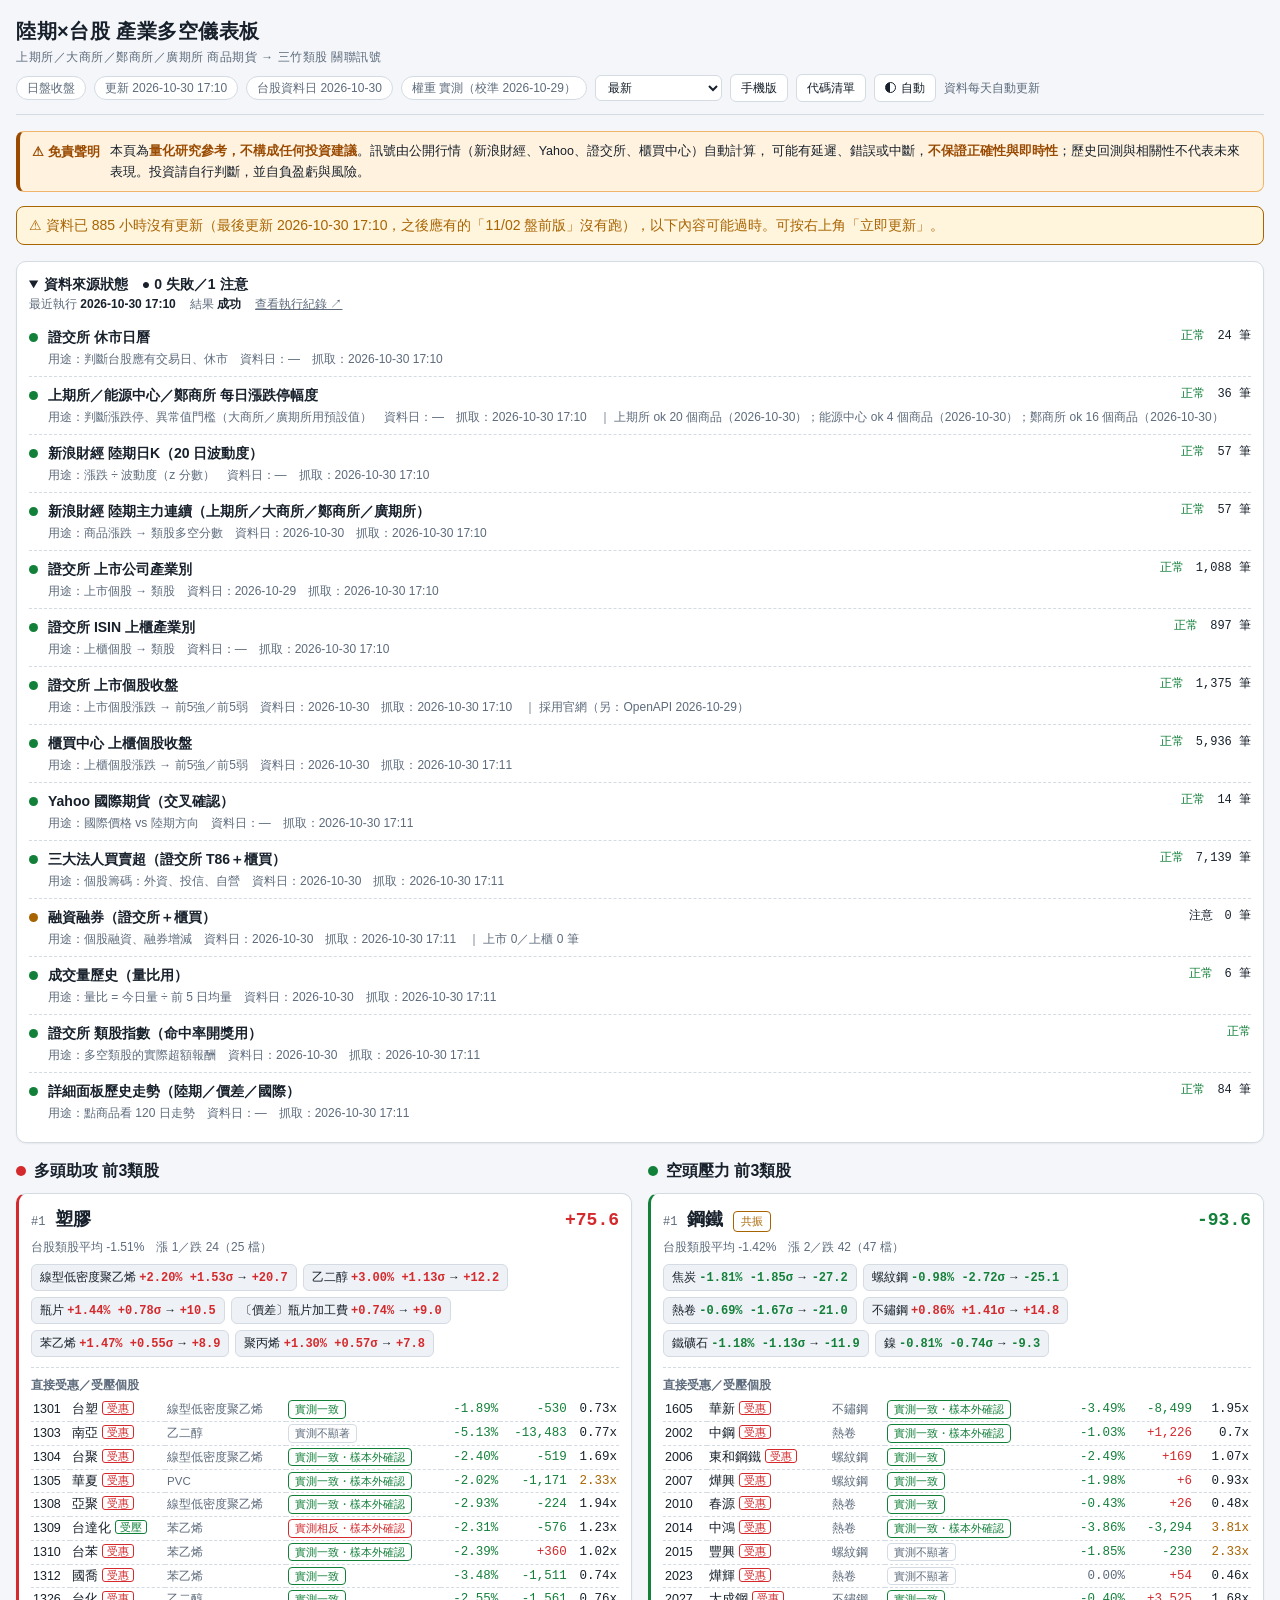
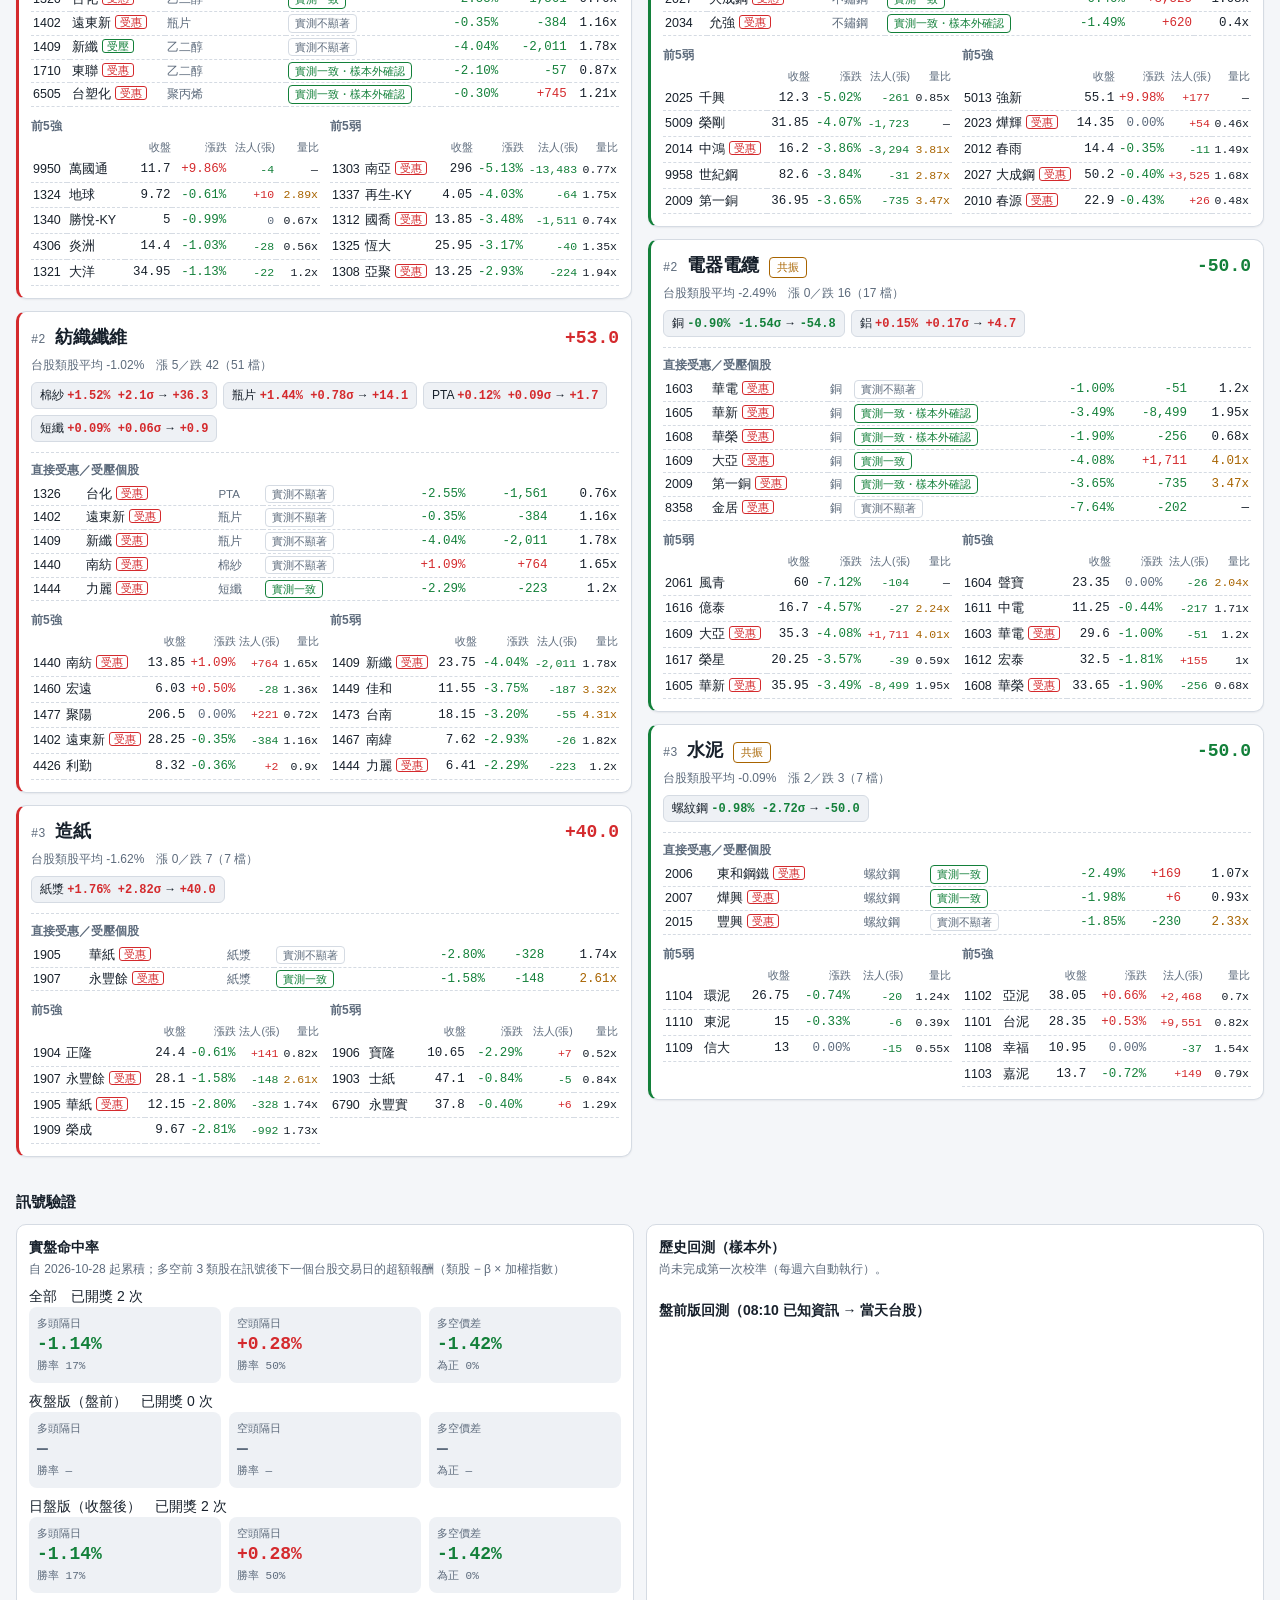
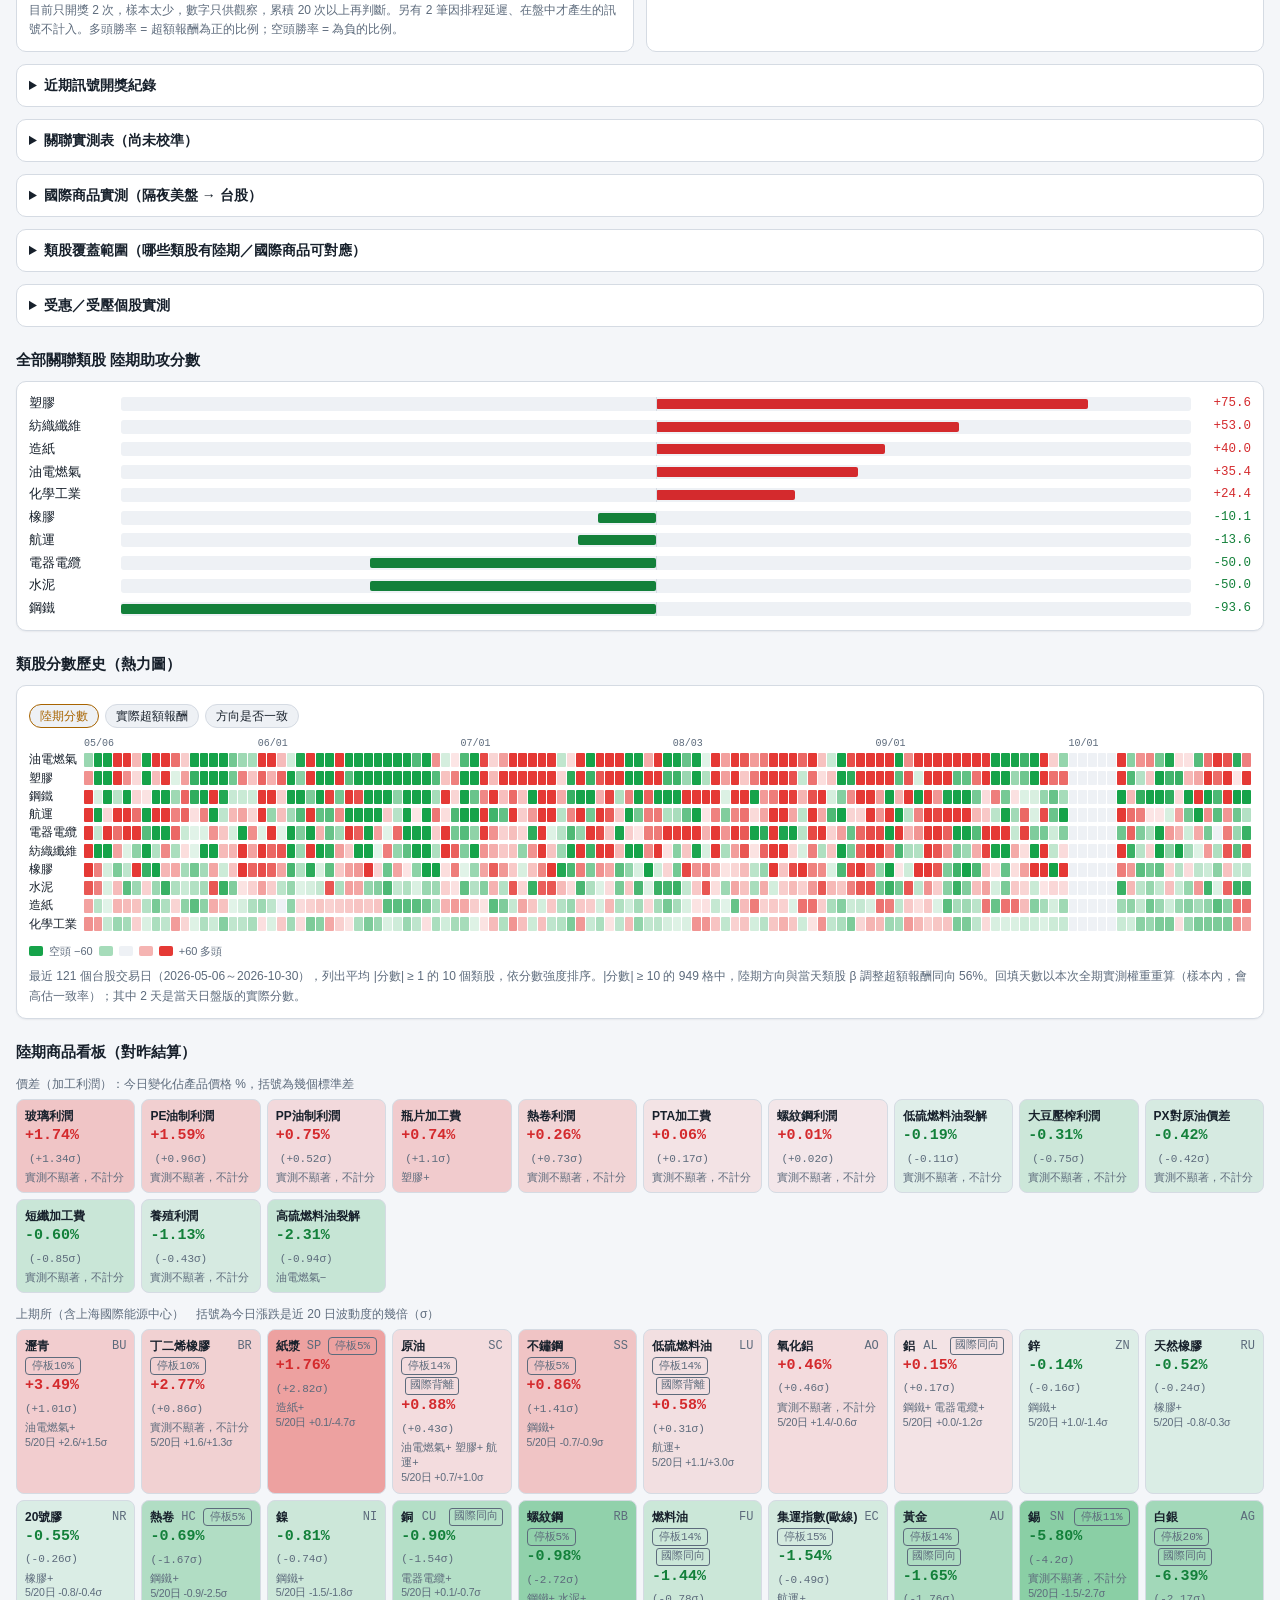
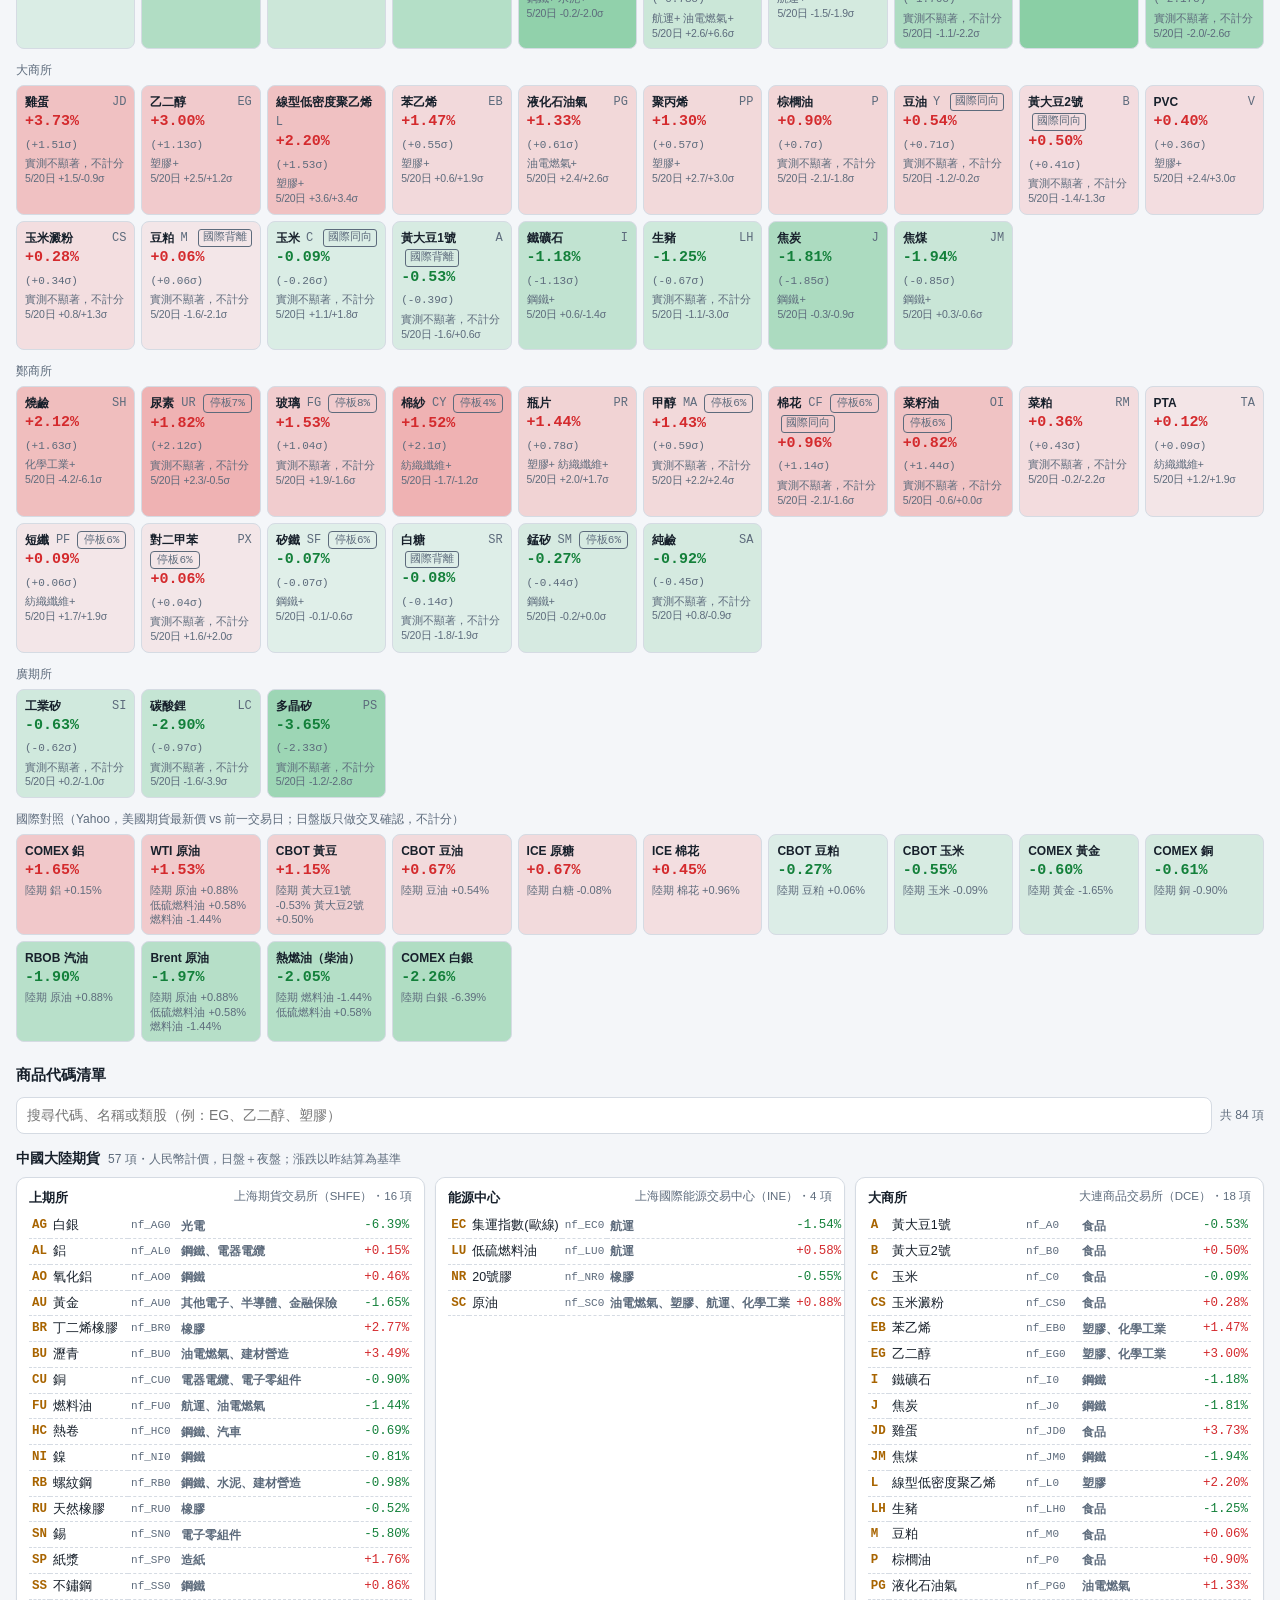
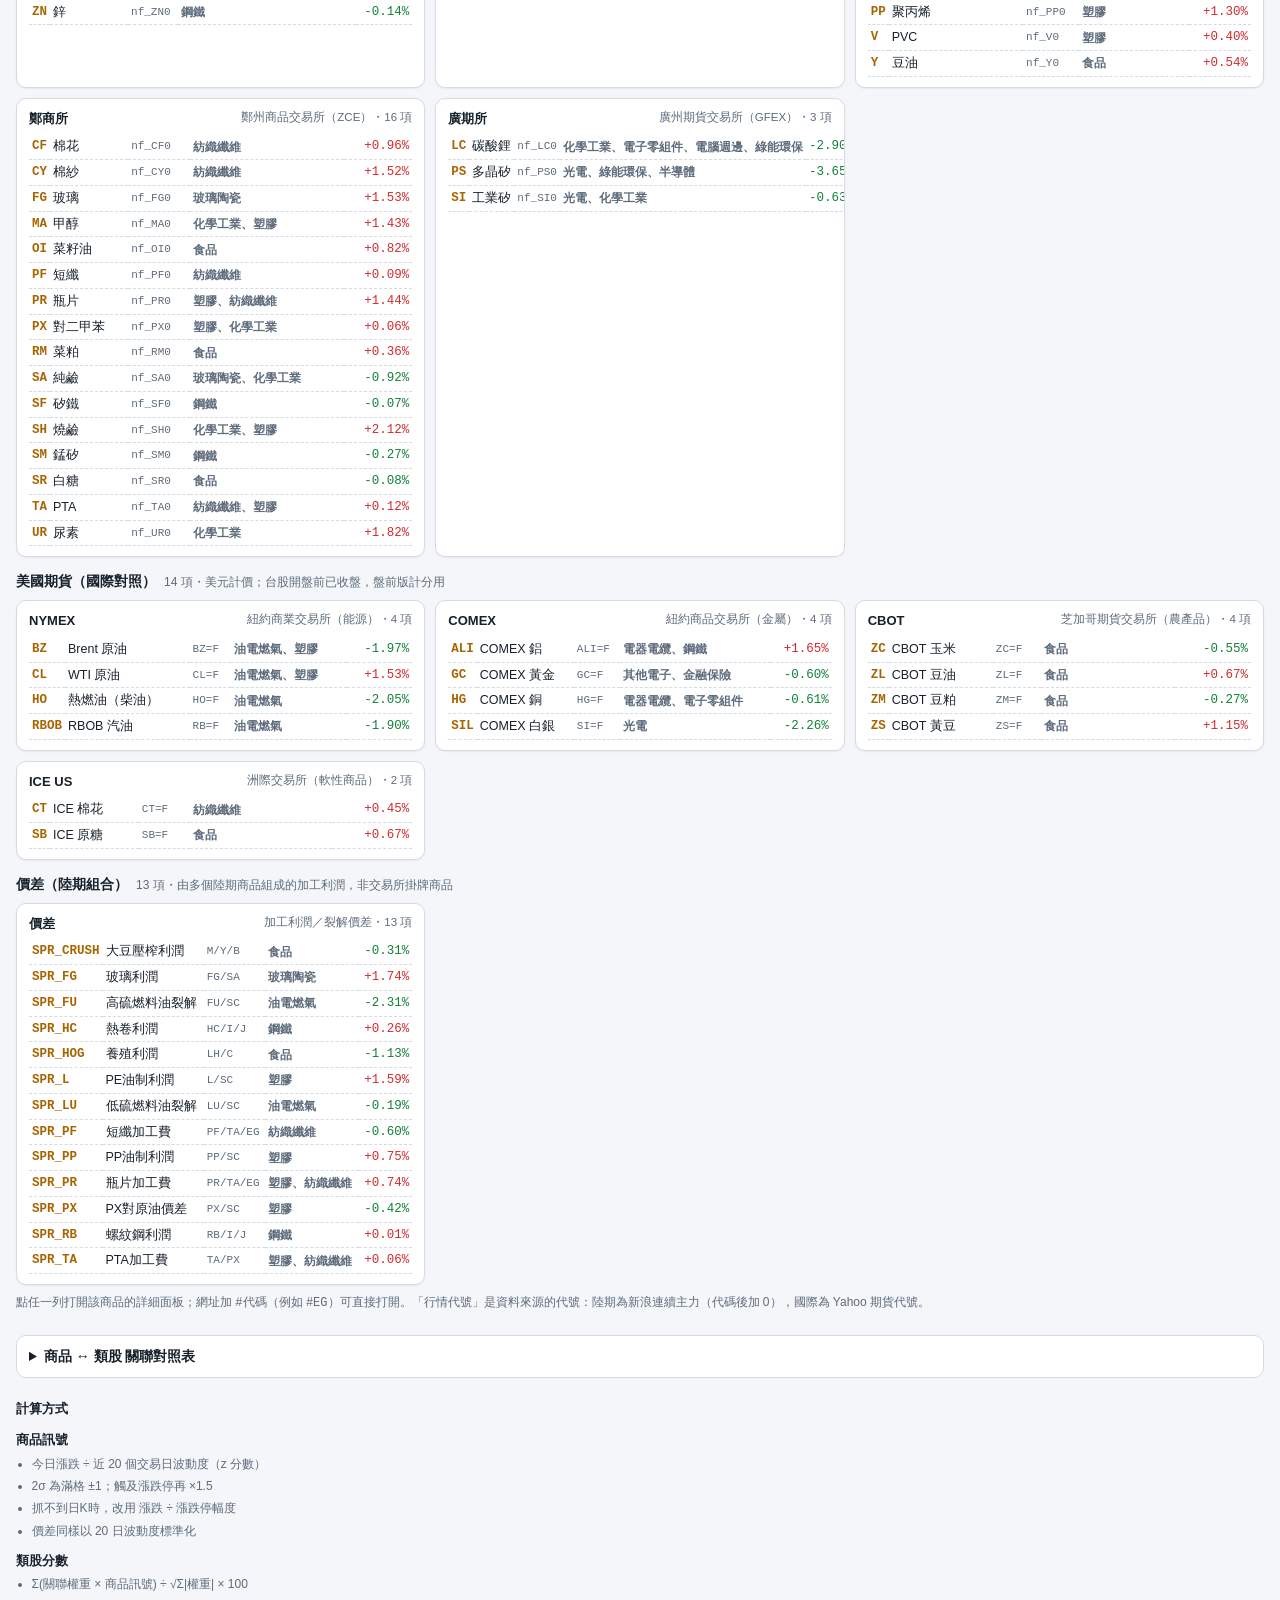
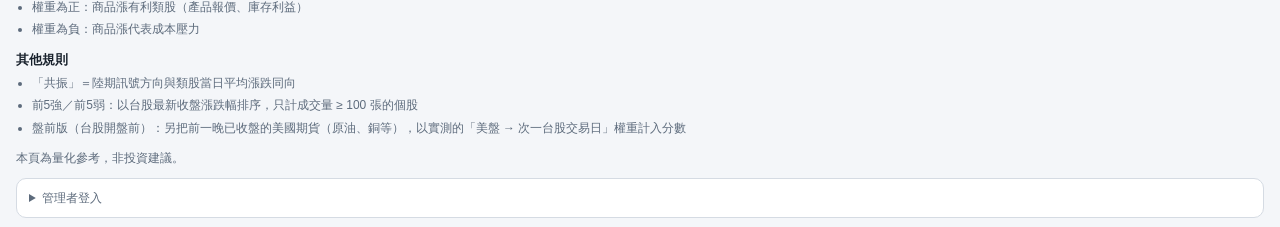
==== docs/index.html @ 8bf1ef6f "頁尾「計算方式」改為條列式（商品訊號／類股分數／其他規則），電腦版與手機版一致 Co-Authored-By: Claude Opus 5.5 <noreply@anthropic.com> Clau" ====
<!doctype html>
<html lang="zh-Hant">
<head>
<meta charset="utf-8">
<meta name="viewport" content="width=device-width,initial-scale=1">
<meta http-equiv="Content-Security-Policy" content="default-src 'self'; script-src 'self'; style-src 'self' 'unsafe-inline'; img-src 'self' data:; connect-src 'self' https://cn-tw-dashboard-trigger.maxwei6699.workers.dev; font-src 'self'; object-src 'none'; base-uri 'none'; form-action 'none'">
<meta name="referrer" content="strict-origin-when-cross-origin">
<title>陸期×台股 產業多空儀表板</title>
<script src="redirect.js"></script>
<script src="theme.js"></script>
<style>
:root{
  color-scheme:dark;
  --bg:#0b0f14;--panel:#121821;--panel2:#18202b;--line:#243041;--fg:#e6edf3;--muted:#8b98a8;
  --up:#ff4d4f;--dn:#22c55e;--up-rgb:255,77,79;--dn-rgb:34,197,94;
  --up-bg:rgba(var(--up-rgb),.14);--dn-bg:rgba(var(--dn-rgb),.14);
  --accent:#f5b544;--on-accent:#1a1200;--lag:#60a5fa;--demo-bg:#3a2a05;--tip-bg:#1f2937;
  --cell-off:#3b4656;--overlay:rgba(0,0,0,.6);--shadow:none;
  --warn:#ffb86b;--warn-bg:rgba(255,140,0,.10);--warn-line:rgba(255,160,60,.45);
  --mono:ui-monospace,SFMono-Regular,Menlo,Consolas,monospace;
}
/* 亮色：跟隨系統（未手動選擇時），或手動選「亮」 */
@media (prefers-color-scheme: light){
  :root:not([data-theme="dark"]){
    color-scheme:light;
    --bg:#f4f6f9;--panel:#ffffff;--panel2:#eef1f5;--line:#d5dbe3;--fg:#17202b;--muted:#5d6b7c;
    --up:#d42a2d;--dn:#13803a;--up-rgb:229,57,53;--dn-rgb:22,163,74;
    --accent:#a86400;--on-accent:#ffffff;--lag:#1d64d8;--demo-bg:#fff4dc;--tip-bg:#ffffff;
    --cell-off:#c3cad4;--overlay:rgba(15,23,42,.35);--shadow:0 1px 2px rgba(15,23,42,.06);
    --warn:#9a4a00;--warn-bg:#fff3e0;--warn-line:#f2b46b;
  }
}
:root[data-theme="light"]{
  color-scheme:light;
  --bg:#f4f6f9;--panel:#ffffff;--panel2:#eef1f5;--line:#d5dbe3;--fg:#17202b;--muted:#5d6b7c;
  --up:#d42a2d;--dn:#13803a;--up-rgb:229,57,53;--dn-rgb:22,163,74;
  --accent:#a86400;--on-accent:#ffffff;--lag:#1d64d8;--demo-bg:#fff4dc;--tip-bg:#ffffff;
  --cell-off:#c3cad4;--overlay:rgba(15,23,42,.35);--shadow:0 1px 2px rgba(15,23,42,.06);
  --warn:#9a4a00;--warn-bg:#fff3e0;--warn-line:#f2b46b;
}
*{box-sizing:border-box}
body{margin:0;background:var(--bg);color:var(--fg);font:14px/1.5 -apple-system,"PingFang TC","Noto Sans TC","Microsoft JhengHei",sans-serif}
.wrap{max-width:1280px;margin:0 auto;padding:16px}
header{display:flex;flex-wrap:wrap;gap:8px 16px;align-items:flex-end;justify-content:space-between;border-bottom:1px solid var(--line);padding-bottom:12px;margin-bottom:16px}
h1{font-size:20px;margin:0;letter-spacing:.5px}
h1 small{display:block;color:var(--muted);font-size:12px;font-weight:400;margin-top:2px}
.meta{display:flex;flex-wrap:wrap;gap:8px;align-items:center;color:var(--muted);font-size:12px}
.pill{border:1px solid var(--line);border-radius:999px;padding:2px 10px;background:var(--panel)}
select{background:var(--panel);color:var(--fg);border:1px solid var(--line);border-radius:6px;padding:4px 8px;font:inherit}
.demo{background:var(--demo-bg);border:1px solid var(--accent);color:var(--accent);padding:8px 12px;border-radius:8px;margin-bottom:16px;display:none}
.grid2{display:grid;grid-template-columns:1fr 1fr;gap:16px}
@media(max-width:860px){.grid2{grid-template-columns:1fr}}
.col-h{display:flex;align-items:center;gap:8px;font-size:16px;font-weight:700;margin:0 0 10px}
.col-h .dot{width:10px;height:10px;border-radius:50%}
.bull .dot{background:var(--up)} .bear .dot{background:var(--dn)}
.card{box-shadow:var(--shadow);background:var(--panel);border:1px solid var(--line);border-radius:10px;padding:12px;margin-bottom:12px}
.bull .card{border-left:3px solid var(--up)} .bear .card{border-left:3px solid var(--dn)}
.card-h{display:flex;align-items:baseline;gap:10px;flex-wrap:wrap}
.rank{font-family:var(--mono);color:var(--muted);font-size:12px}
.sec{font-size:18px;font-weight:700}
.score{font-family:var(--mono);font-size:18px;font-weight:700;margin-left:auto}
.badge{font-size:11px;padding:1px 7px;border-radius:4px;border:1px solid currentColor}
.res{color:var(--accent)}
.sub{color:var(--muted);font-size:12px;margin:4px 0 8px}
.chips{display:flex;flex-wrap:wrap;gap:6px;margin-bottom:10px}
.chip{font-size:12px;padding:3px 8px;border-radius:6px;background:var(--panel2);border:1px solid var(--line);cursor:default}
.chip b{font-family:var(--mono)}
.chip.lim{border-color:var(--accent)}
.up{color:var(--up)} .dn{color:var(--dn)} .flat{color:var(--muted)}
.lists{display:grid;grid-template-columns:1fr 1fr;gap:10px}
@media(max-width:420px){.lists{grid-template-columns:1fr}}
.lists h4{margin:0 0 4px;font-size:12px;color:var(--muted);font-weight:600}
table{width:100%;border-collapse:collapse;font-size:12.5px}
td{padding:3px 2px;border-bottom:1px dashed var(--line);white-space:nowrap}
td.n{text-align:right;font-family:var(--mono)}
td.nm{overflow:hidden;text-overflow:ellipsis;max-width:90px}
.empty{color:var(--muted);font-size:13px;padding:8px 0}
section{margin-top:22px}
section>h2{font-size:15px;margin:0 0 10px;color:var(--fg)}
.board{display:grid;grid-template-columns:repeat(auto-fill,minmax(112px,1fr));gap:6px}
.tile{border-radius:8px;padding:7px 8px;border:1px solid var(--line);background:var(--panel)}
.tile{min-width:0}
.tile .t1{font-size:12px;display:flex;flex-wrap:wrap;justify-content:space-between;gap:2px 4px}
.tile .t1 span{color:var(--muted);font-family:var(--mono)}
.tile .t2{font-family:var(--mono);font-size:15px;font-weight:700}
.tile .t3{font-size:11px;color:var(--muted);line-height:1.35;overflow-wrap:anywhere}
.ex-h{font-size:12px;color:var(--muted);margin:12px 0 6px}
.bars{display:grid;grid-template-columns:84px 1fr 52px;gap:4px 8px;align-items:center;font-size:12.5px}
.bar-track{position:relative;height:14px;background:var(--panel2);border-radius:3px}
.bar-track::after{content:"";position:absolute;left:50%;top:0;bottom:0;width:1px;background:var(--line)}
.bars .n{text-align:right;font-family:var(--mono)}
.bar{position:absolute;top:2px;bottom:2px;border-radius:2px}
details{background:var(--panel);border:1px solid var(--line);border-radius:10px;padding:10px 12px}
summary{cursor:pointer;font-weight:600}
.map td{white-space:normal;vertical-align:top;padding:5px 4px}
.map th{text-align:left;font-size:12px;color:var(--muted);font-weight:600;padding:4px;border-bottom:1px solid var(--line)}
.foot{color:var(--muted);font-size:12px;margin-top:20px;line-height:1.7}
.calc h3{font-size:13px;margin:0 0 4px;color:var(--fg)}.calc h4{font-size:12.5px;margin:10px 0 2px;color:var(--fg);font-weight:600}.calc ul{margin:0;padding-left:1.3em}.calc li{margin:2px 0}.calc li::marker{color:var(--muted)}.calc-end{margin:10px 0 0}
.btn{background:var(--accent);color:var(--on-accent);border:0;border-radius:6px;padding:5px 12px;font:inherit;font-weight:700;cursor:pointer}
.theme-btn{background:var(--panel);color:var(--fg);border:1px solid var(--line);border-radius:6px;padding:4px 10px;font:inherit;font-size:12px;cursor:pointer;white-space:nowrap}
.theme-btn:hover{border-color:var(--muted)}
.theme-btn .ico{display:inline-block;width:11px;height:11px;border-radius:50%;border:1.5px solid currentColor;margin-right:5px;vertical-align:-1px}
.theme-btn .ico.auto{background:linear-gradient(90deg,currentColor 50%,transparent 50%)}
.theme-btn .ico.dark{background:currentColor}
.btn:disabled{opacity:.55;cursor:wait}
.upd{font-size:12px;color:var(--muted)}
.src-list{list-style:none;margin:0;padding:0}
.src-list li{display:grid;grid-template-columns:auto 1fr auto;gap:2px 10px;padding:8px 0;border-bottom:1px dashed var(--line);align-items:start}
.src-list li:last-child{border-bottom:0}
.sdot{width:9px;height:9px;border-radius:50%;margin-top:6px}
.s-ok{background:var(--dn)} .s-warn{background:var(--accent)} .s-fail{background:var(--up)}
.src-name{font-weight:600}
.src-sub{grid-column:2/4;color:var(--muted);font-size:12px}
.src-sub a{color:var(--muted)}
.src-stat{font-family:var(--mono);font-size:12px;text-align:right;white-space:nowrap}
.src-head{display:flex;flex-wrap:wrap;gap:6px 14px;align-items:center;font-size:12px;color:var(--muted);margin-bottom:6px}
.src-head b{color:var(--fg)}
.vgrid{display:grid;grid-template-columns:repeat(auto-fit,minmax(280px,1fr));gap:12px}
.vcard{background:var(--panel);border:1px solid var(--line);border-radius:10px;padding:12px}
.vcard h3{margin:0 0 2px;font-size:14px}
.vcard .hint{color:var(--muted);font-size:12px;margin:0 0 8px}
.kpis{display:grid;grid-template-columns:repeat(3,1fr);gap:8px}
.kpi{background:var(--panel2);border-radius:8px;padding:8px}
.kpi .k{font-size:11px;color:var(--muted)}
.kpi .v{font-family:var(--mono);font-size:18px;font-weight:700}
.kpi .s{font-size:11px;color:var(--muted);font-family:var(--mono)}
.vt th{text-align:left;font-size:11.5px;color:var(--muted);font-weight:600;padding:4px 3px;border-bottom:1px solid var(--line);white-space:nowrap}
.vt td{padding:4px 3px;white-space:normal;vertical-align:top}
.vt td.n{white-space:nowrap}
.tag{display:inline-block;font-size:11px;padding:0 6px;border-radius:4px;border:1px solid var(--line);white-space:nowrap}
.tag.ok{color:var(--dn);border-color:currentColor} .tag.lag{color:var(--lag);border-color:currentColor}
.tag.rev{color:var(--up);border-color:currentColor} .tag.no{color:var(--muted)} .tag.new{color:var(--accent);border-color:currentColor}
.tag.few{color:var(--muted);border-style:dashed}
.note{color:var(--muted);font-size:12px;line-height:1.6;margin:8px 0 0}
.filters{display:flex;flex-wrap:wrap;gap:6px;margin:6px 0 8px}
.filters button{background:var(--panel2);color:var(--fg);border:1px solid var(--line);border-radius:999px;padding:2px 10px;font:inherit;font-size:12px;cursor:pointer}
.filters button.on{border-color:var(--accent);color:var(--accent)}
.ben{margin:0 0 10px;border-top:1px dashed var(--line);padding-top:8px;overflow-x:auto}
.grid2>div{min-width:0}
@media(max-width:480px){.ben .via{display:none}}
.ben h4{margin:0 0 4px;font-size:12px;color:var(--muted);font-weight:600}
.ben table td{padding:2px 2px}
.ben .via{color:var(--muted);font-size:11.5px}
.mk{font-size:10.5px;padding:0 4px;border-radius:3px;margin-left:4px;border:1px solid currentColor;vertical-align:1px}
.mk.p{color:var(--up)} .mk.c{color:var(--dn)}
.tile .t2 small{font-size:11px;color:var(--muted);font-weight:400;margin-left:2px}
.tile.spr .t2 small{font-size:11px;color:var(--muted);font-weight:400;margin-left:4px}
.lists table td.ch{font-size:11.5px}
.lists{overflow-x:auto}
.xb{font-size:10.5px;margin-left:4px;padding:0 4px;border-radius:3px;border:1px solid currentColor}
.xb.ag{color:var(--muted)} .xb.dv{color:var(--accent)}
.tile.intl .t3{white-space:normal}
.tile .t4{font-size:10.5px;color:var(--muted);letter-spacing:-.2px;white-space:nowrap;overflow:hidden;text-overflow:ellipsis}
.heat-wrap{overflow-x:auto;padding-bottom:4px}
.heat{display:grid;gap:1px;font-size:11.5px;align-items:center}
.heat .hn{position:sticky;left:0;background:var(--panel);padding-right:6px;white-space:nowrap;z-index:1}
.heat .hc{height:14px;min-width:6px;border-radius:1px;background:var(--panel2)}
.heat .hd{font-size:10px;color:var(--muted);font-family:var(--mono);white-space:nowrap;overflow:visible;height:14px}
.legend{display:flex;align-items:center;gap:6px;font-size:11px;color:var(--muted);margin-top:6px;flex-wrap:wrap}
.legend .sw{width:14px;height:10px;border-radius:2px;display:inline-block}
.cov td.lst{min-width:12em}
.cov td:first-child,.cov td:last-child{white-space:nowrap}
.tile,.chip.click{cursor:pointer}
.tile:hover{border-color:var(--muted)}
.modal{position:fixed;inset:0;background:var(--overlay);display:none;align-items:flex-start;justify-content:center;z-index:8;padding:4vh 12px;overflow-y:auto}
.modal.on{display:flex}
.sheet{background:var(--panel);border:1px solid var(--line);border-radius:12px;width:100%;max-width:760px;padding:14px 16px 18px;position:relative}
@media(max-width:480px){.modal{padding:0}.sheet{border-radius:0;min-height:100vh;padding:12px}}
.sheet h3{margin:16px 0 6px;font-size:13px;color:var(--muted);font-weight:600}
.sheet .x{position:absolute;right:10px;top:8px;background:none;border:0;color:var(--muted);font-size:22px;cursor:pointer;line-height:1}
.dh{display:flex;flex-wrap:wrap;align-items:baseline;gap:6px 12px;padding-right:28px}
.dh .nm{font-size:18px;font-weight:700}
.dh .big{font-family:var(--mono);font-size:20px;font-weight:700}
.dstats{display:grid;grid-template-columns:repeat(auto-fit,minmax(110px,1fr));gap:6px;margin-top:10px}
.dstats .kpi .v{font-size:15px}
.chart{width:100%;height:auto;display:block;touch-action:pan-y}
.sheet .vt td:first-child,.sheet .vt td .mk,.sheet .vt td .tag{white-space:nowrap}
.chart text{fill:var(--muted);font-size:10px;font-family:var(--mono)}
.chart-tip{font-family:var(--mono);font-size:12px;color:var(--muted);min-height:18px;margin-top:2px}
.codes-bar{display:flex;flex-wrap:wrap;gap:8px;align-items:center;margin-bottom:10px}
.codes-bar input{flex:1 1 220px;min-width:0;background:var(--panel);color:var(--fg);border:1px solid var(--line);border-radius:8px;padding:7px 10px;font:inherit}
.codes-bar .cnt{color:var(--muted);font-size:12px}
.mkt-h{font-size:14px;font-weight:700;margin:14px 0 8px;display:flex;flex-wrap:wrap;gap:2px 8px;align-items:baseline}
.mkt-h small{color:var(--muted);font-weight:400;font-size:12px}
.ex-grid{display:grid;grid-template-columns:repeat(auto-fill,minmax(330px,1fr));gap:10px}
@media(max-width:400px){.ex-grid{grid-template-columns:1fr}}
.ex-card{background:var(--panel);border:1px solid var(--line);border-radius:10px;padding:10px 12px;min-width:0;box-shadow:var(--shadow)}
.ex-card h4{margin:0 0 6px;font-size:13px;display:flex;justify-content:space-between;gap:8px}
.ex-card h4 span{color:var(--muted);font-weight:400;font-size:11.5px}
.ex-card table td{padding:3px 3px;white-space:nowrap}
.ex-card tr.row{cursor:pointer}
.ex-card tr.row:hover td{background:var(--panel2)}
.ex-card td.cd{font-family:var(--mono);font-weight:700;width:1%}
.ex-card td.cd a{color:var(--accent);text-decoration:none}
.ex-card td.sec{color:var(--muted);font-size:11.5px;line-height:1.4;min-width:90px}
.ex-card td.sym{color:var(--muted);font-family:var(--mono);font-size:11px}
.ex-card{overflow-x:auto}
@media(max-width:480px){.ex-card td.sym{display:none}.ex-card td.sec{max-width:110px}}
.disclaimer{display:flex;gap:10px;align-items:flex-start;background:var(--warn-bg);border:1px solid var(--warn-line);border-left:4px solid var(--warn);color:var(--warn);border-radius:8px;padding:9px 12px;margin:0 0 14px;font-size:12.5px;line-height:1.65}
.disclaimer b{font-size:13px;white-space:nowrap}
@media(max-width:480px){.disclaimer{flex-direction:column;gap:2px}}
.disclaimer span{color:var(--fg)}
.disclaimer em{font-style:normal;color:var(--warn);font-weight:700}
.hidden{display:none !important}
.auto-note{font-size:12px;color:var(--muted);white-space:nowrap}
.admin{margin-top:10px;font-size:12px;color:var(--muted)}
.admin summary{font-weight:400;font-size:12px;color:var(--muted)}
.admin-row{display:flex;flex-wrap:wrap;gap:6px;align-items:center;margin-top:8px}
.admin-row input{background:var(--panel);color:var(--fg);border:1px solid var(--line);border-radius:6px;padding:5px 8px;font:inherit;min-width:0;flex:1 1 200px;max-width:320px}
#tip{position:fixed;white-space:pre-line;pointer-events:none;background:var(--tip-bg);color:var(--fg);box-shadow:0 4px 14px rgba(0,0,0,.18);border:1px solid var(--line);padding:6px 9px;border-radius:6px;font-size:12px;max-width:260px;display:none;z-index:9}
</style>
</head>
<body>
<div class="wrap">
  <header>
    <h1>陸期×台股 產業多空儀表板<small>上期所／大商所／鄭商所／廣期所 商品期貨 → 三竹類股 關聯訊號</small></h1>
    <div class="meta">
      <span class="pill" id="m-session">—</span>
      <span class="pill" id="m-time">—</span>
      <span class="pill" id="m-tw">—</span>
      <span class="pill" id="m-weights">—</span>
      <select id="hist" aria-label="歷史資料"></select>
      <a class="theme-btn" href="m/" id="to-mobile" style="text-decoration:none">手機版</a>
      <a class="theme-btn" href="#codes" style="text-decoration:none">代碼清單</a>
      <button class="theme-btn" id="theme" type="button" aria-label="切換明暗模式"></button>
      <span class="auto-note" id="auto-note" title="盤前版：週一～五 06:17；收盤版：週一～五 17:10（台北時間）">資料每天自動更新</span>
      <button class="btn hidden" id="refresh">⟳ 立即更新</button>
      <span class="upd" id="upd"></span>
    </div>
  </header>
  <div class="disclaimer" role="note">
    <b>⚠ 免責聲明</b>
    <span>本頁為<em>量化研究參考，不構成任何投資建議</em>。訊號由公開行情（新浪財經、Yahoo、證交所、櫃買中心）自動計算，
    可能有延遲、錯誤或中斷，<em>不保證正確性與即時性</em>；歷史回測與相關性不代表未來表現。投資請自行判斷，並自負盈虧與風險。</span>
  </div>
  <div class="demo" id="mkt-note" style="display:none"></div>
  <div class="demo" id="demo">⚠ 目前顯示的是離線示範資料，並非真實行情。GitHub Actions 首次執行後會自動換成實際數據。</div>

  <section style="margin-top:0;margin-bottom:16px">
    <details class="card" id="src-box" style="margin:0">
      <summary><span id="src-summary">資料來源狀態</span></summary>
      <div class="src-head" id="src-head"></div>
      <ul class="src-list" id="src-list"></ul>
    </details>
  </section>

  <div class="grid2">
    <div class="bull"><p class="col-h"><span class="dot"></span>多頭助攻 前3類股</p><div id="bull"></div></div>
    <div class="bear"><p class="col-h"><span class="dot"></span>空頭壓力 前3類股</p><div id="bear"></div></div>
  </div>

  <section id="verify">
    <h2>訊號驗證</h2>
    <div class="vgrid">
      <div class="vcard">
        <h3>實盤命中率</h3>
        <p class="hint" id="tk-hint">多空前 3 類股在訊號後下一個台股交易日的表現（β 調整超額報酬）</p>
        <div id="tk-kpis"></div>
        <p class="note" id="tk-note"></p>
      </div>
      <div class="vcard">
        <h3>歷史回測（樣本外）</h3>
        <p class="hint" id="bt-hint">—</p>
        <div style="overflow-x:auto"><table class="vt" id="bt"></table></div>
        <p class="note" id="bt-note"></p>
        <h3 style="margin-top:14px">盤前版回測（08:10 已知資訊 → 當天台股）</h3>
        <div style="overflow-x:auto"><table class="vt" id="bt-pre"></table></div>
        <p class="note" id="bt-pre-note"></p>
      </div>
    </div>
    <details style="margin-top:12px">
      <summary>近期訊號開獎紀錄</summary>
      <div style="overflow-x:auto;margin-top:8px"><table class="vt" id="tk-rows"></table></div>
    </details>
    <details style="margin-top:12px">
      <summary id="cal-summary">關聯實測表（手動權重 vs 歷史資料）</summary>
      <p class="note" id="cal-note"></p>
      <div class="filters" id="cal-filters"></div>
      <div style="overflow-x:auto"><table class="vt" id="cal"></table></div>
    </details>
    <details style="margin-top:12px">
      <summary id="intl-summary">國際商品實測（隔夜美盤 → 台股）</summary>
      <p class="note" id="intl-note"></p>
      <div style="overflow-x:auto"><table class="vt" id="intl"></table></div>
    </details>
    <details style="margin-top:12px">
      <summary id="cov-summary">類股覆蓋範圍（哪些類股有陸期／國際商品可對應）</summary>
      <p class="note" id="cov-note"></p>
      <div style="overflow-x:auto"><table class="vt cov" id="cov"></table></div>
    </details>
    <details style="margin-top:12px">
      <summary id="stk-summary">受惠／受壓個股實測</summary>
      <p class="note" id="stk-note"></p>
      <div style="overflow-x:auto"><table class="vt" id="stk"></table></div>
    </details>
  </section>

  <section>
    <h2>全部關聯類股 陸期助攻分數</h2>
    <div class="card"><div class="bars" id="bars"></div></div>
  </section>

  <section>
    <h2>類股分數歷史（熱力圖）</h2>
    <div class="card">
      <div class="filters" id="heat-mode"></div>
      <div class="heat-wrap"><div class="heat" id="heat"></div></div>
      <div class="legend" id="heat-legend"></div>
      <p class="note" id="heat-note"></p>
    </div>
  </section>

  <section>
    <h2>陸期商品看板（對昨結算）</h2>
    <div id="board"></div>
  </section>

  <section id="codes">
    <h2>商品代碼清單</h2>
    <div class="codes-bar">
      <input id="code-q" type="search" placeholder="搜尋代碼、名稱或類股（例：EG、乙二醇、塑膠）" aria-label="搜尋商品代碼">
      <span class="cnt" id="code-cnt"></span>
    </div>
    <div id="code-list"></div>
    <p class="note">點任一列打開該商品的詳細面板；網址加 <code>#代碼</code>（例如 <code>#EG</code>）可直接打開。「行情代號」是資料來源的代號：陸期為新浪連續主力（代碼後加 0），國際為 Yahoo 期貨代號。</p>
  </section>

  <section>
    <details>
      <summary>商品 ↔ 類股 關聯對照表</summary>
      <div style="overflow-x:auto;margin-top:8px"><table class="map" id="map"></table></div>
    </details>
  </section>

  <div class="foot">
    <div class="calc">
      <h3>計算方式</h3>
      <h4>商品訊號</h4>
      <ul>
        <li>今日漲跌 ÷ 近 20 個交易日波動度（z 分數）</li>
        <li>2σ 為滿格 ±1；觸及漲跌停再 ×1.5</li>
        <li>抓不到日K時，改用 漲跌 ÷ 漲跌停幅度</li>
        <li>價差同樣以 20 日波動度標準化</li>
      </ul>
      <h4>類股分數</h4>
      <ul>
        <li>Σ(關聯權重 × 商品訊號) ÷ √Σ|權重| × 100</li>
        <li>權重為正：商品漲有利類股（產品報價、庫存利益）</li>
        <li>權重為負：商品漲代表成本壓力</li>
      </ul>
      <h4>其他規則</h4>
      <ul>
        <li>「共振」＝陸期訊號方向與類股當日平均漲跌同向</li>
        <li>前5強／前5弱：以台股最新收盤漲跌幅排序，只計成交量 ≥ <span id="minlots">100</span> 張的個股</li>
        <li>盤前版（台股開盤前）：另把前一晚已收盤的美國期貨（原油、銅等），以實測的「美盤 → 次一台股交易日」權重計入分數</li>
      </ul>
      <p class="calc-end">本頁為量化參考，非投資建議。</p>
    </div>
  </div>
  <details class="admin" id="admin">
    <summary>管理者登入</summary>
    <div class="admin-row" id="admin-login">
      <input id="admin-key" type="password" autocomplete="current-password" placeholder="管理密碼" aria-label="管理密碼">
      <button class="theme-btn" id="admin-go" type="button">登入</button>
    </div>
    <div class="admin-row hidden" id="admin-in">
      已登入，這台裝置可以使用「立即更新」。<button class="theme-btn" id="admin-out" type="button">登出</button>
    </div>
    <div id="admin-msg"></div>
  </details>
</div>
<div id="tip"></div>
<div class="modal" id="modal" role="dialog" aria-modal="true" aria-labelledby="d-title">
  <div class="sheet" id="sheet"><button class="x" id="d-close" aria-label="關閉">×</button><div id="d-body"></div></div>
</div>

<script src="config.js"></script>
<script src="app.js"></script>
</body>
</html>
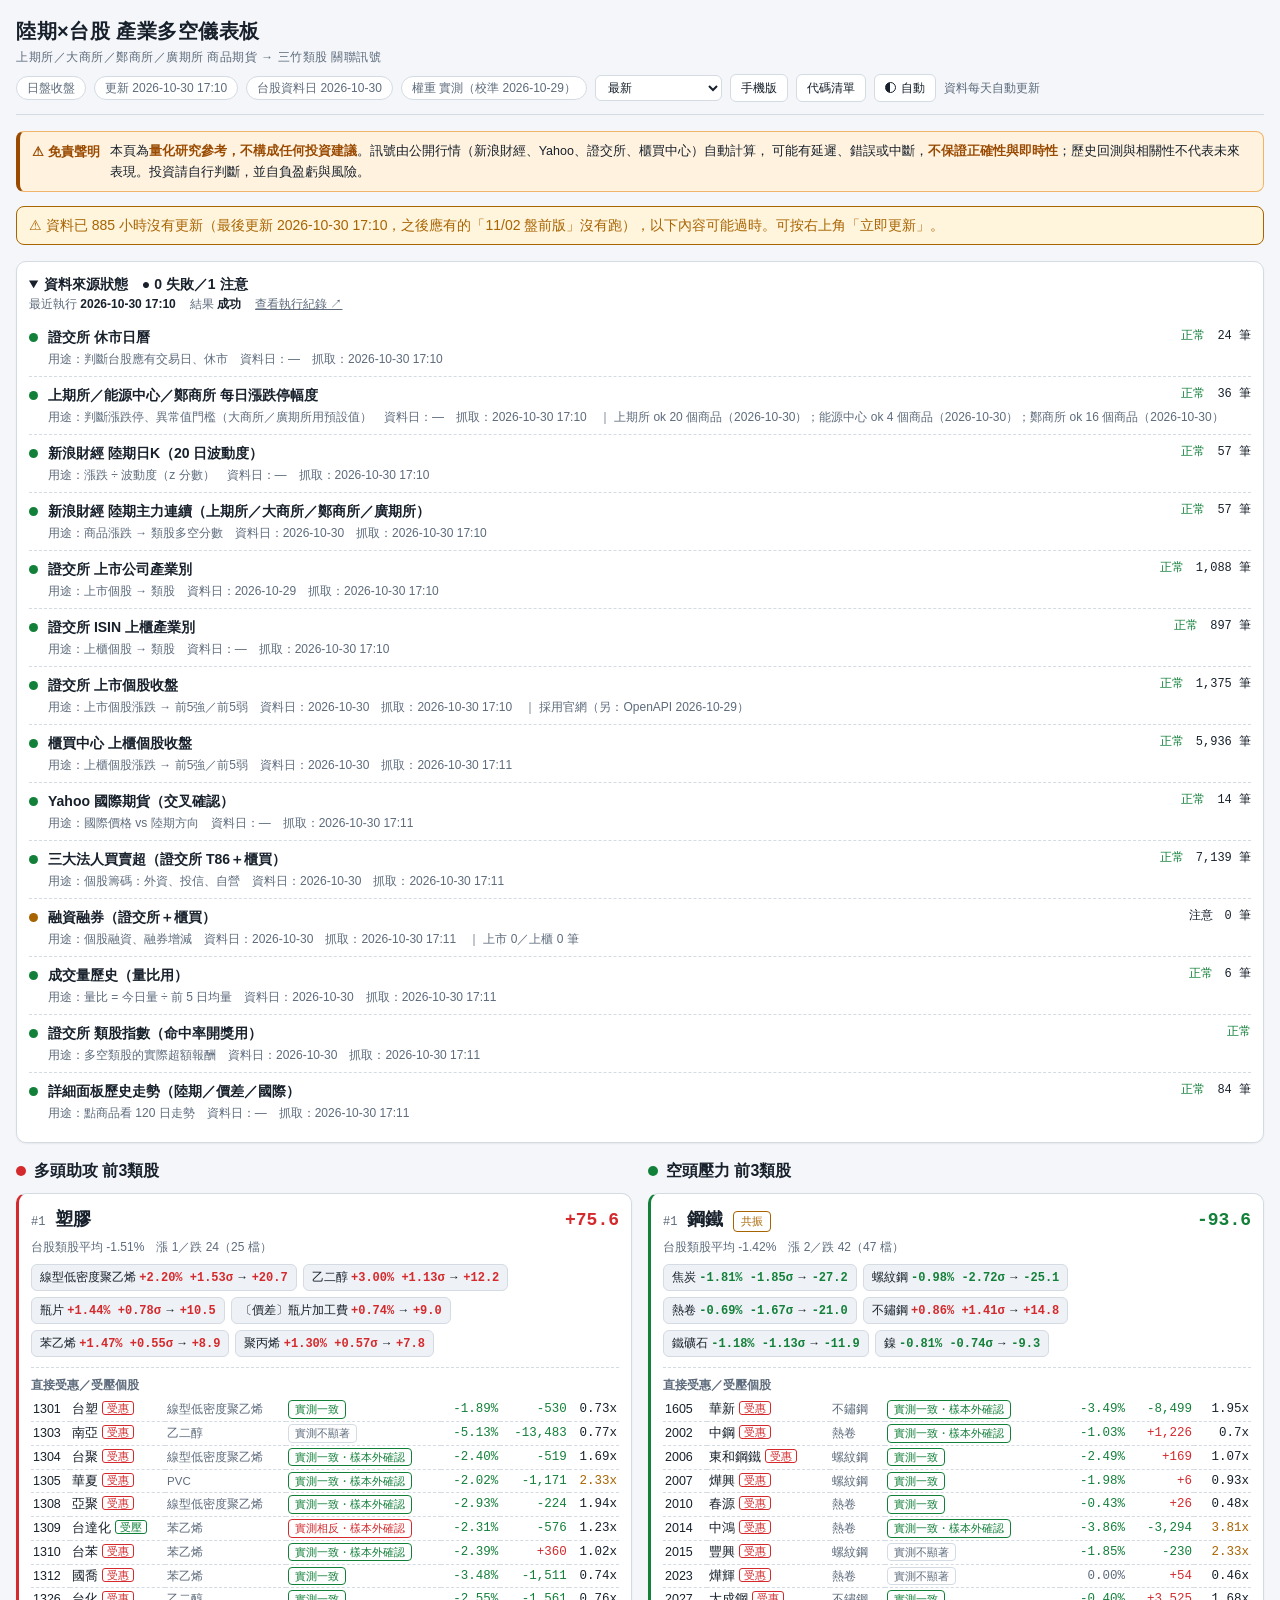
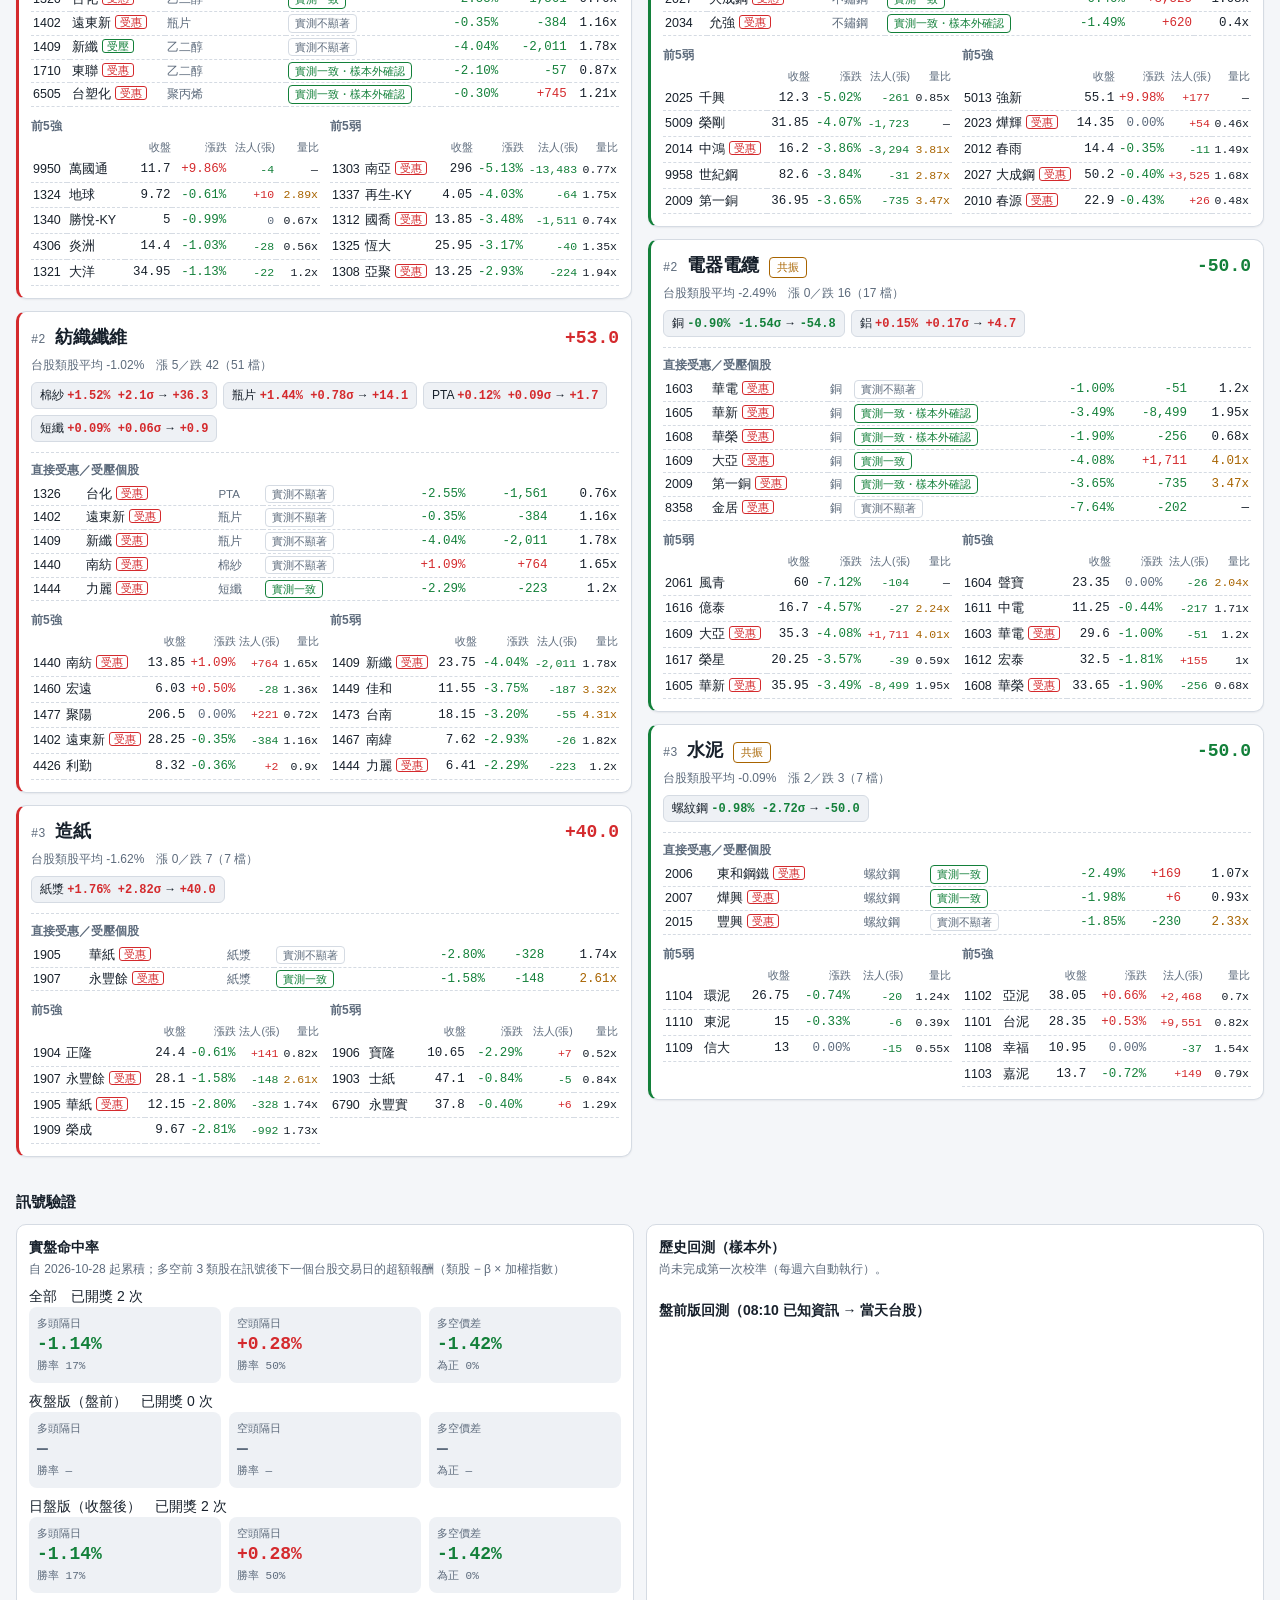
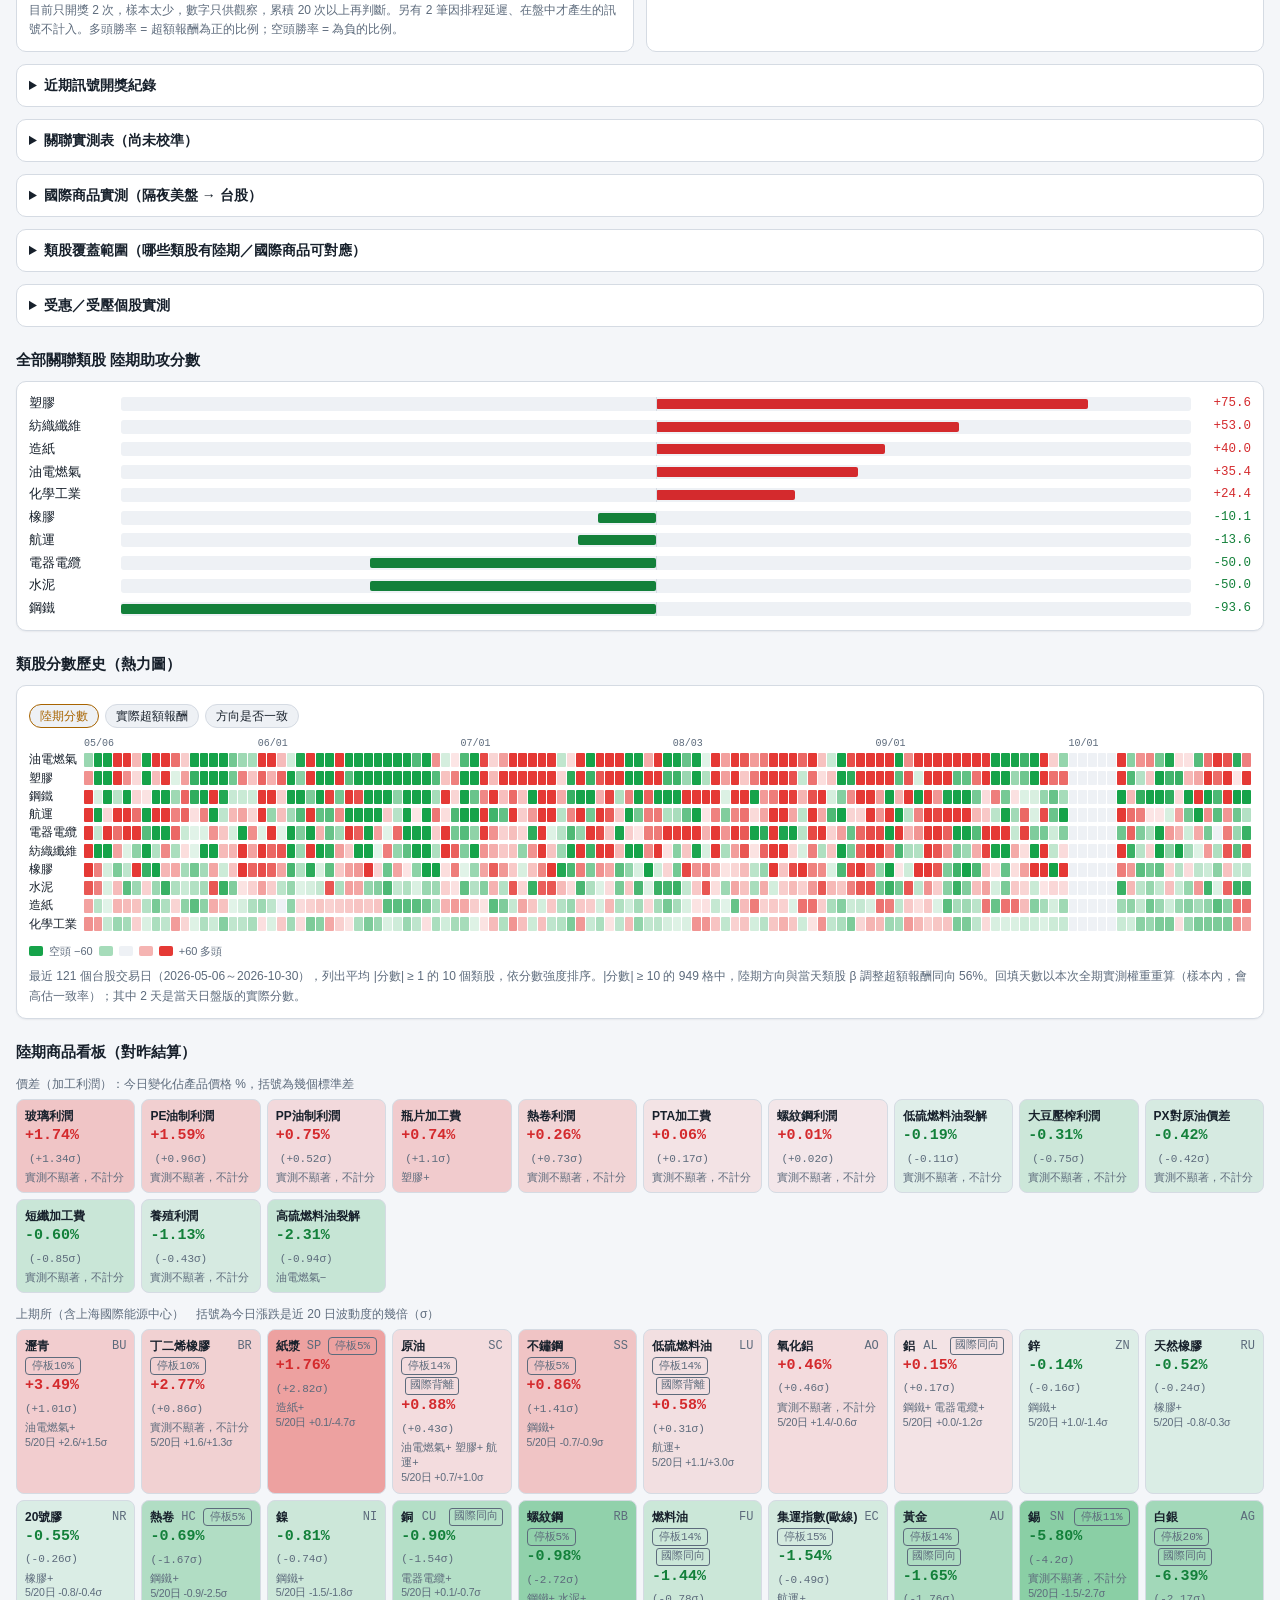
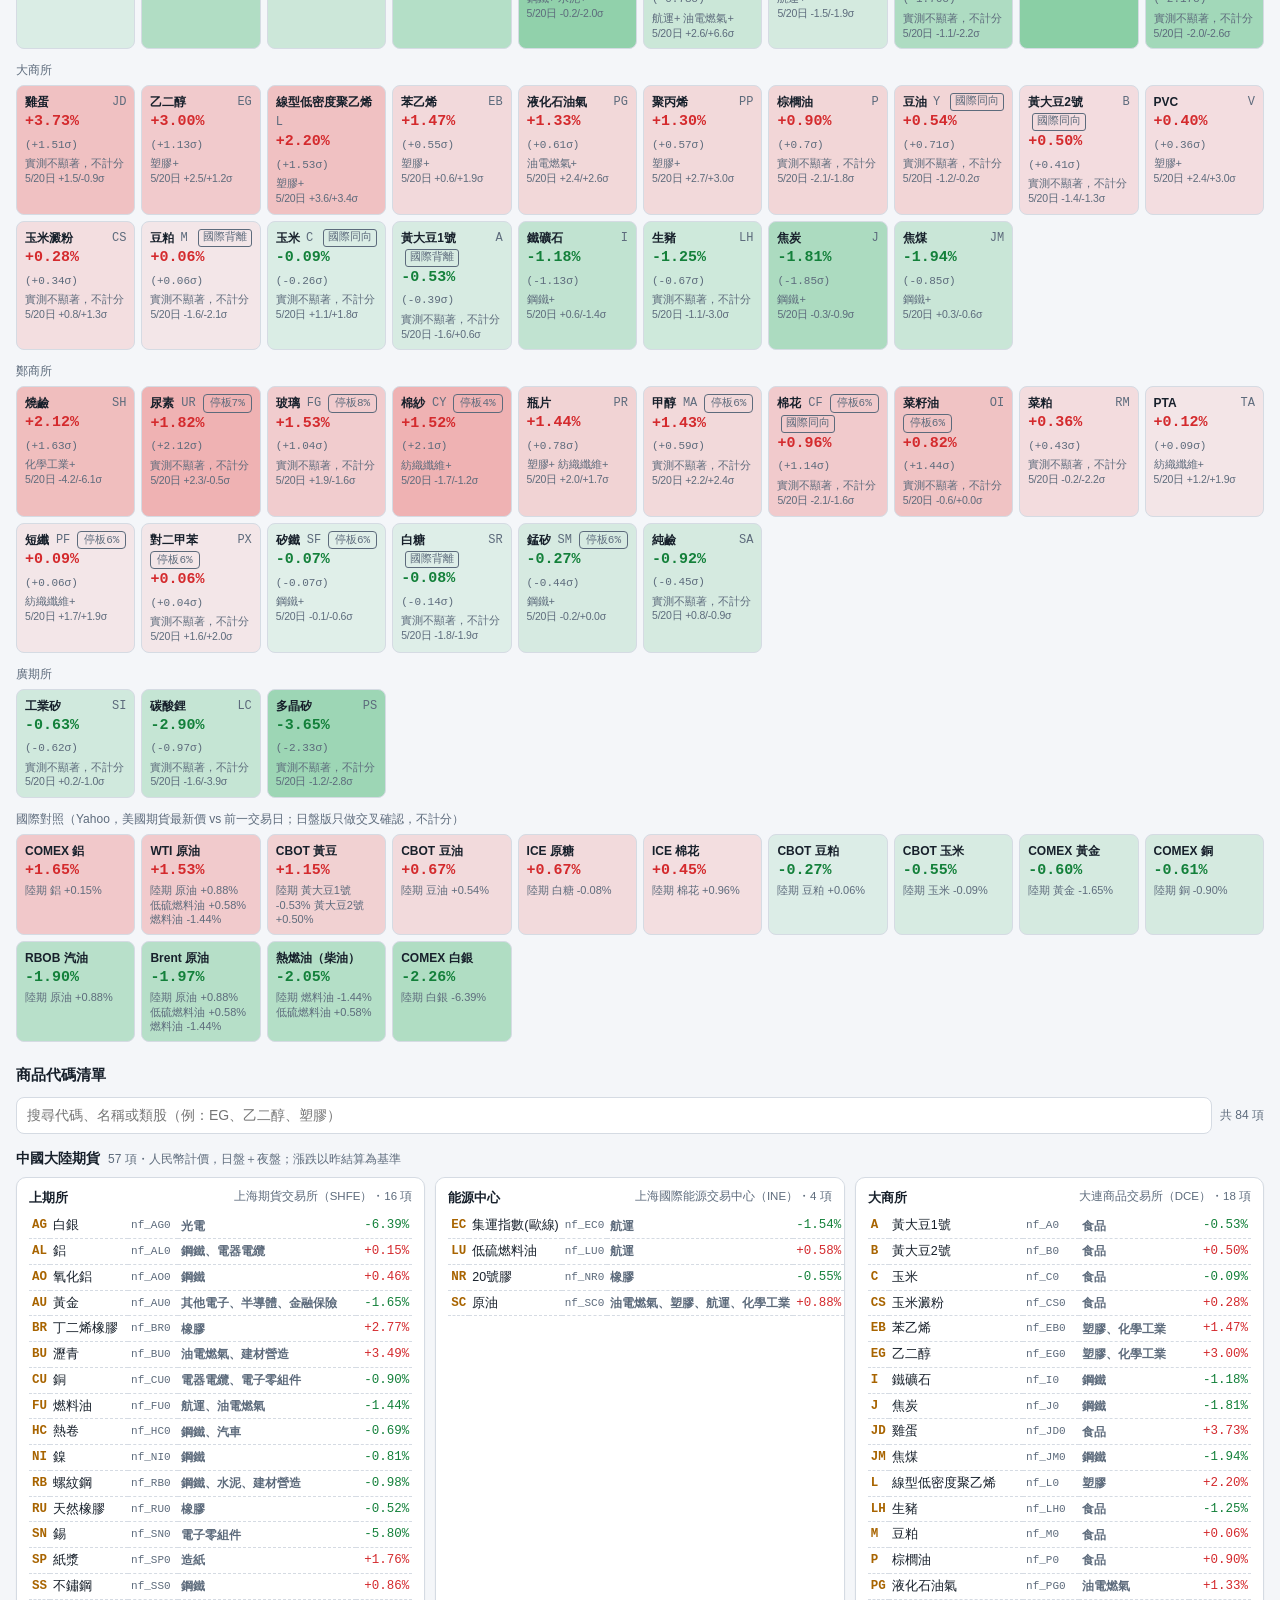
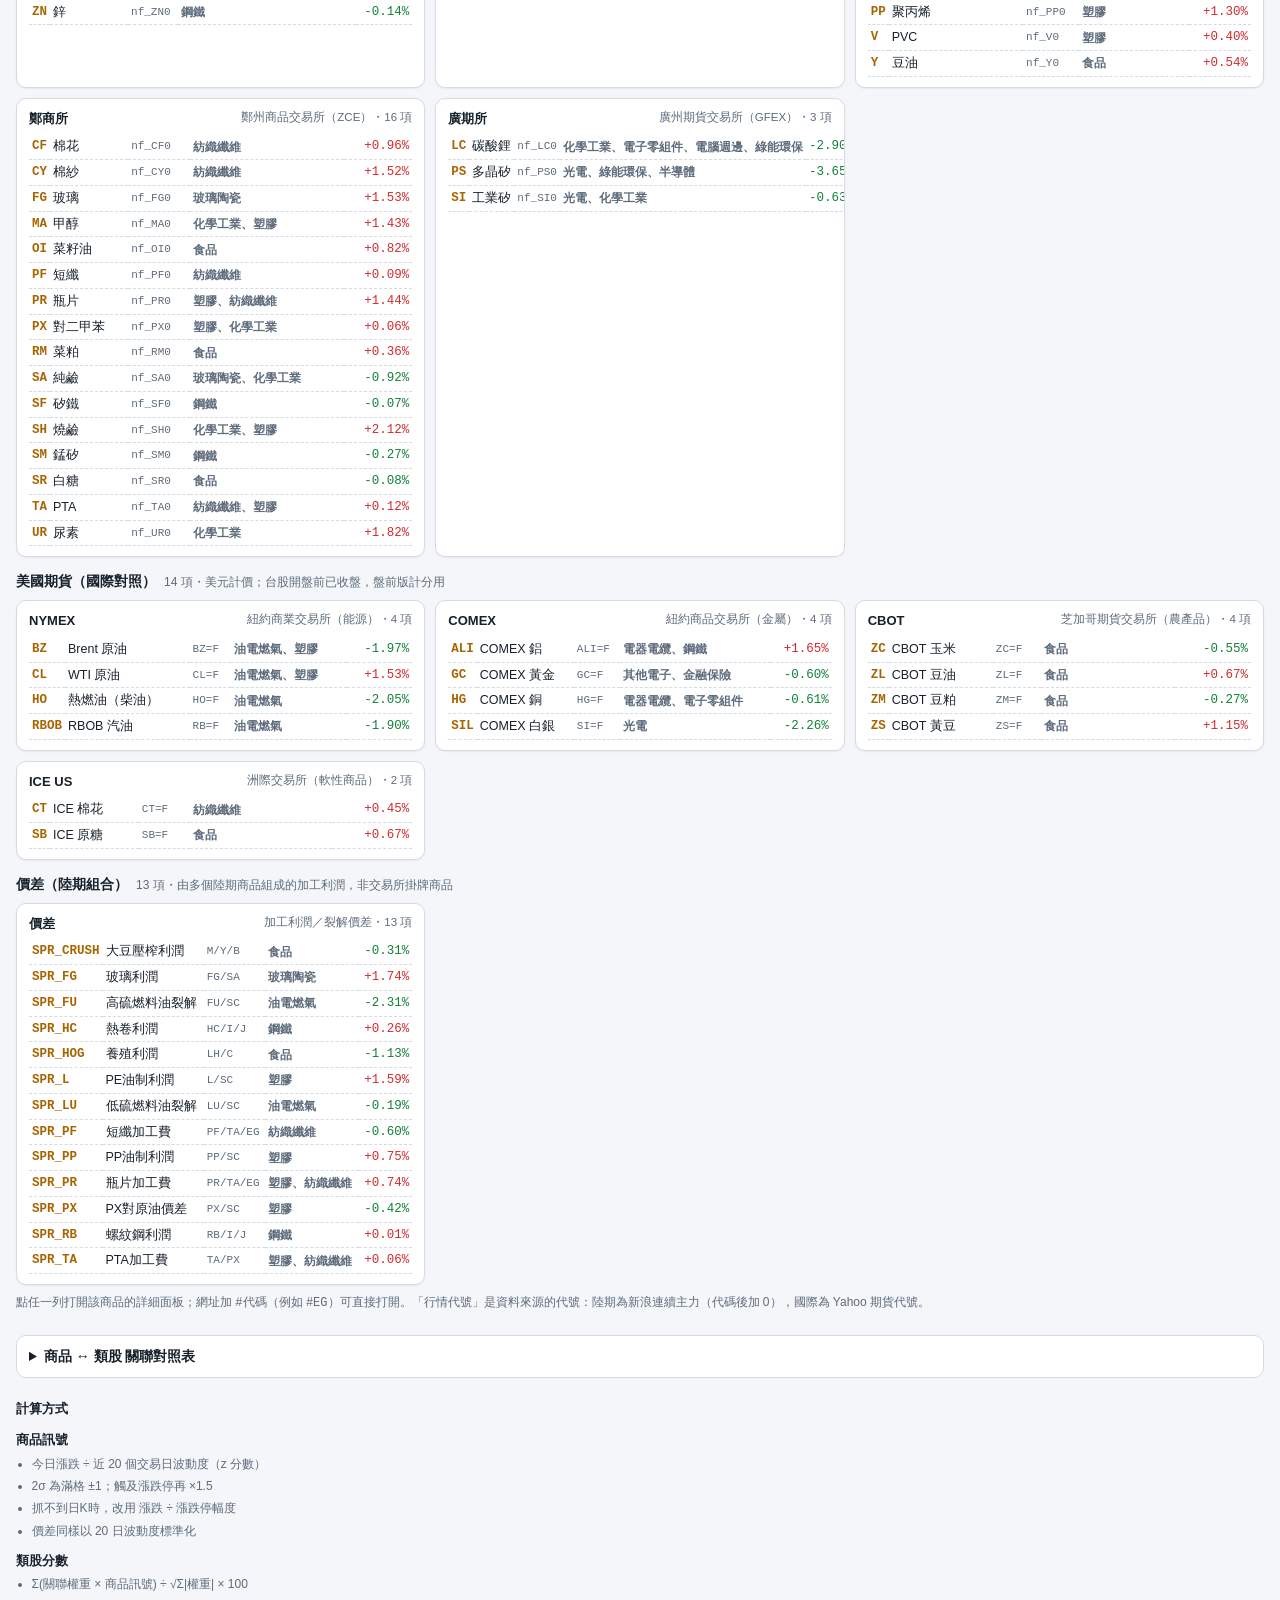
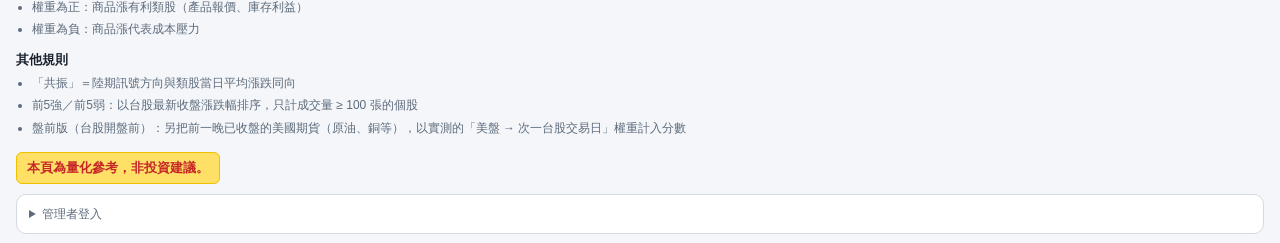
==== commit cf6e5582: "頁尾「本頁為量化參考，非投資建議」改為黃底紅字標記 Co-Authored-By: Claude Opus 5.5 <noreply@anthropic.com> Claude-Session: ht" ====
--- a/docs/index.html
+++ b/docs/index.html
@@ -95,7 +95,7 @@
 .map td{white-space:normal;vertical-align:top;padding:5px 4px}
 .map th{text-align:left;font-size:12px;color:var(--muted);font-weight:600;padding:4px;border-bottom:1px solid var(--line)}
 .foot{color:var(--muted);font-size:12px;margin-top:20px;line-height:1.7}
-.calc h3{font-size:13px;margin:0 0 4px;color:var(--fg)}.calc h4{font-size:12.5px;margin:10px 0 2px;color:var(--fg);font-weight:600}.calc ul{margin:0;padding-left:1.3em}.calc li{margin:2px 0}.calc li::marker{color:var(--muted)}.calc-end{margin:10px 0 0}
+.calc h3{font-size:13px;margin:0 0 4px;color:var(--fg)}.calc h4{font-size:12.5px;margin:10px 0 2px;color:var(--fg);font-weight:600}.calc ul{margin:0;padding-left:1.3em}.calc li{margin:2px 0}.calc li::marker{color:var(--muted)}.calc-end{display:inline-block;margin:12px 0 0;padding:4px 10px;border-radius:6px;background:#ffe066;color:#c62828;font-weight:700;font-size:13px;border:1px solid #f0c000}
 .btn{background:var(--accent);color:var(--on-accent);border:0;border-radius:6px;padding:5px 12px;font:inherit;font-weight:700;cursor:pointer}
 .theme-btn{background:var(--panel);color:var(--fg);border:1px solid var(--line);border-radius:6px;padding:4px 10px;font:inherit;font-size:12px;cursor:pointer;white-space:nowrap}
 .theme-btn:hover{border-color:var(--muted)}
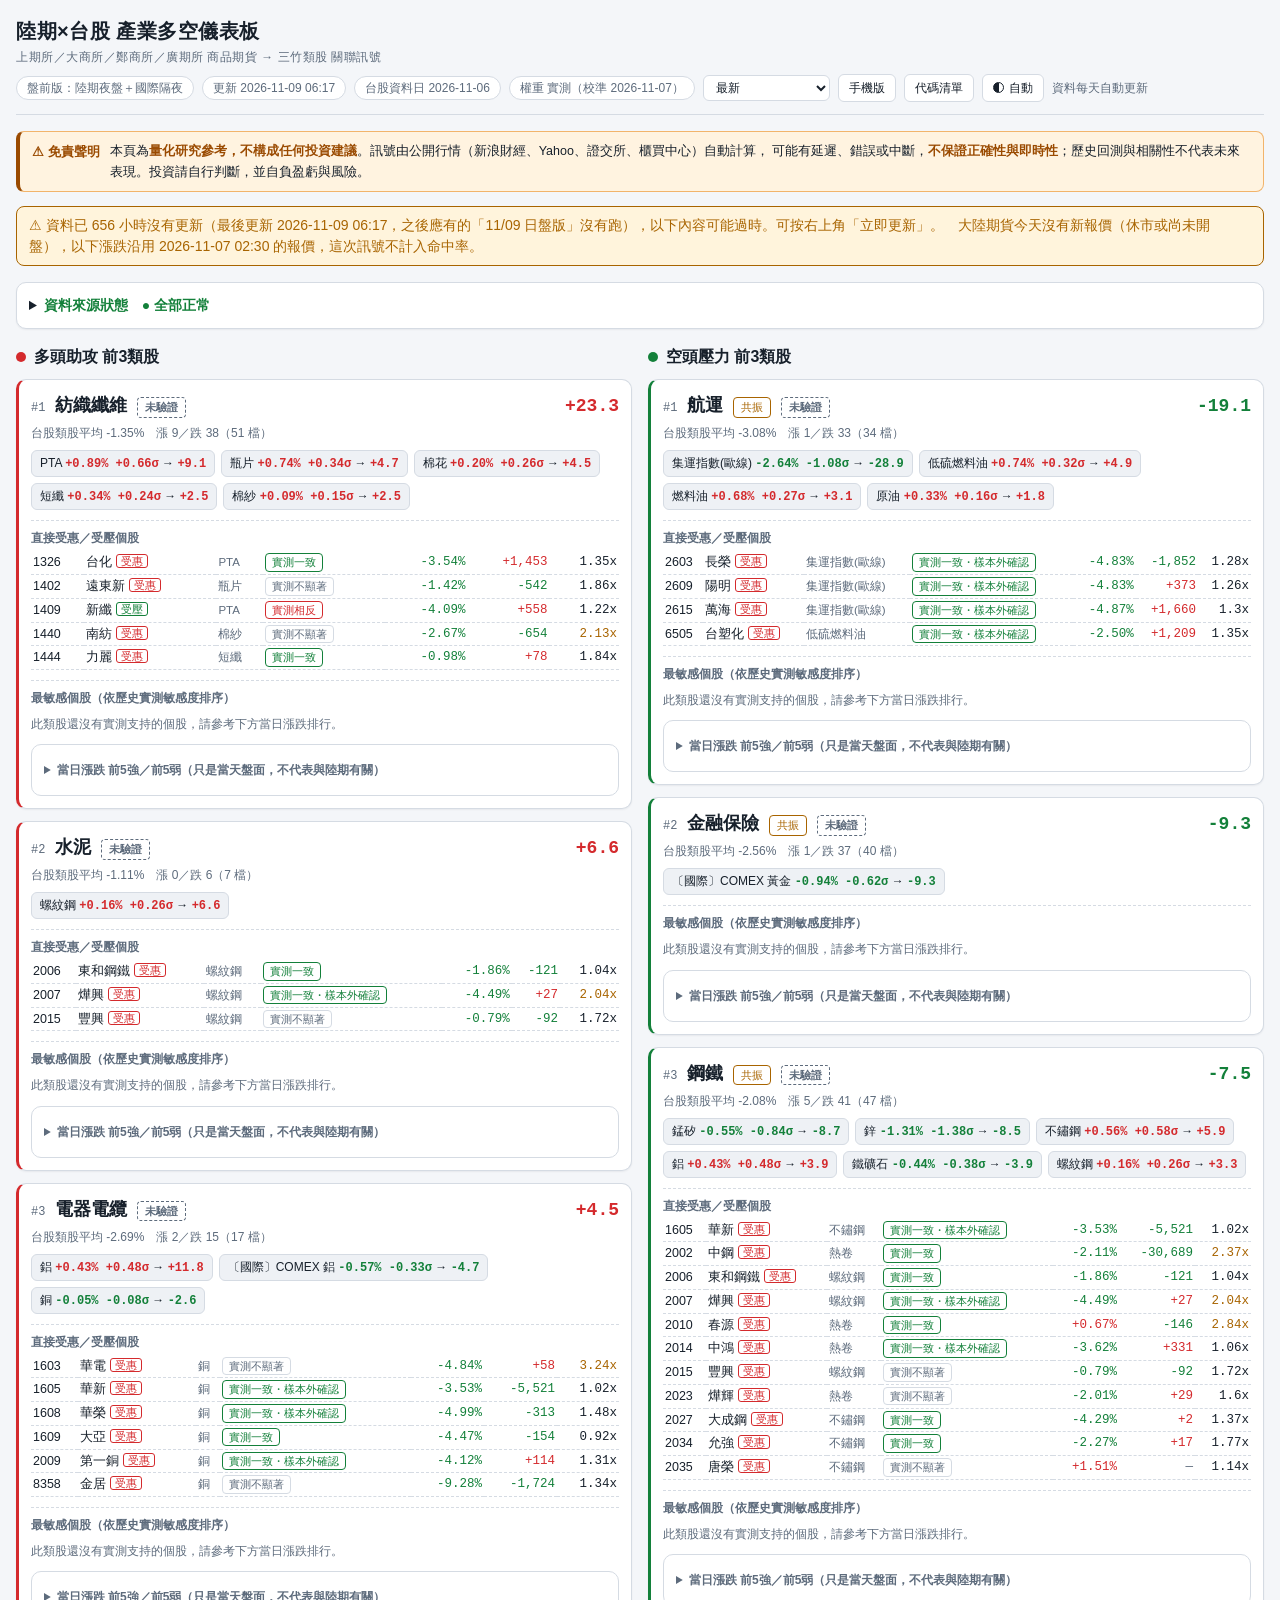
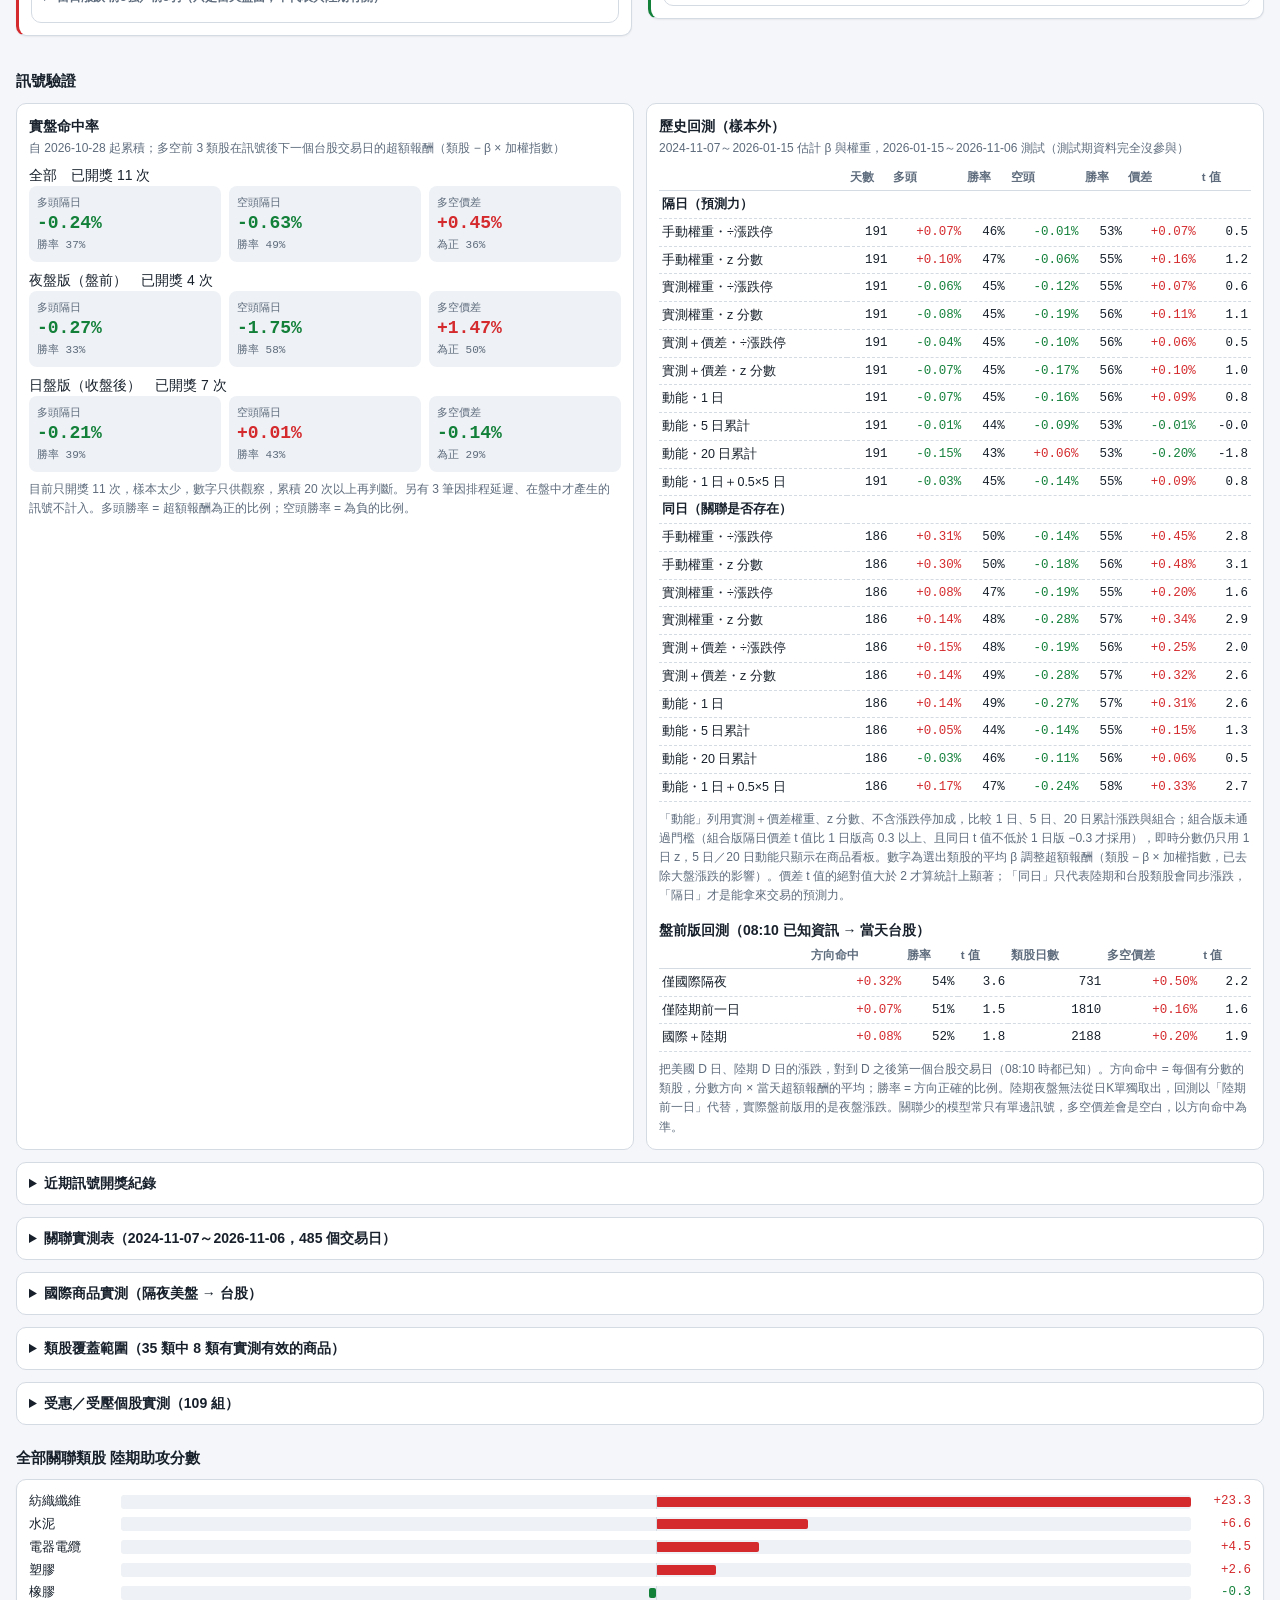
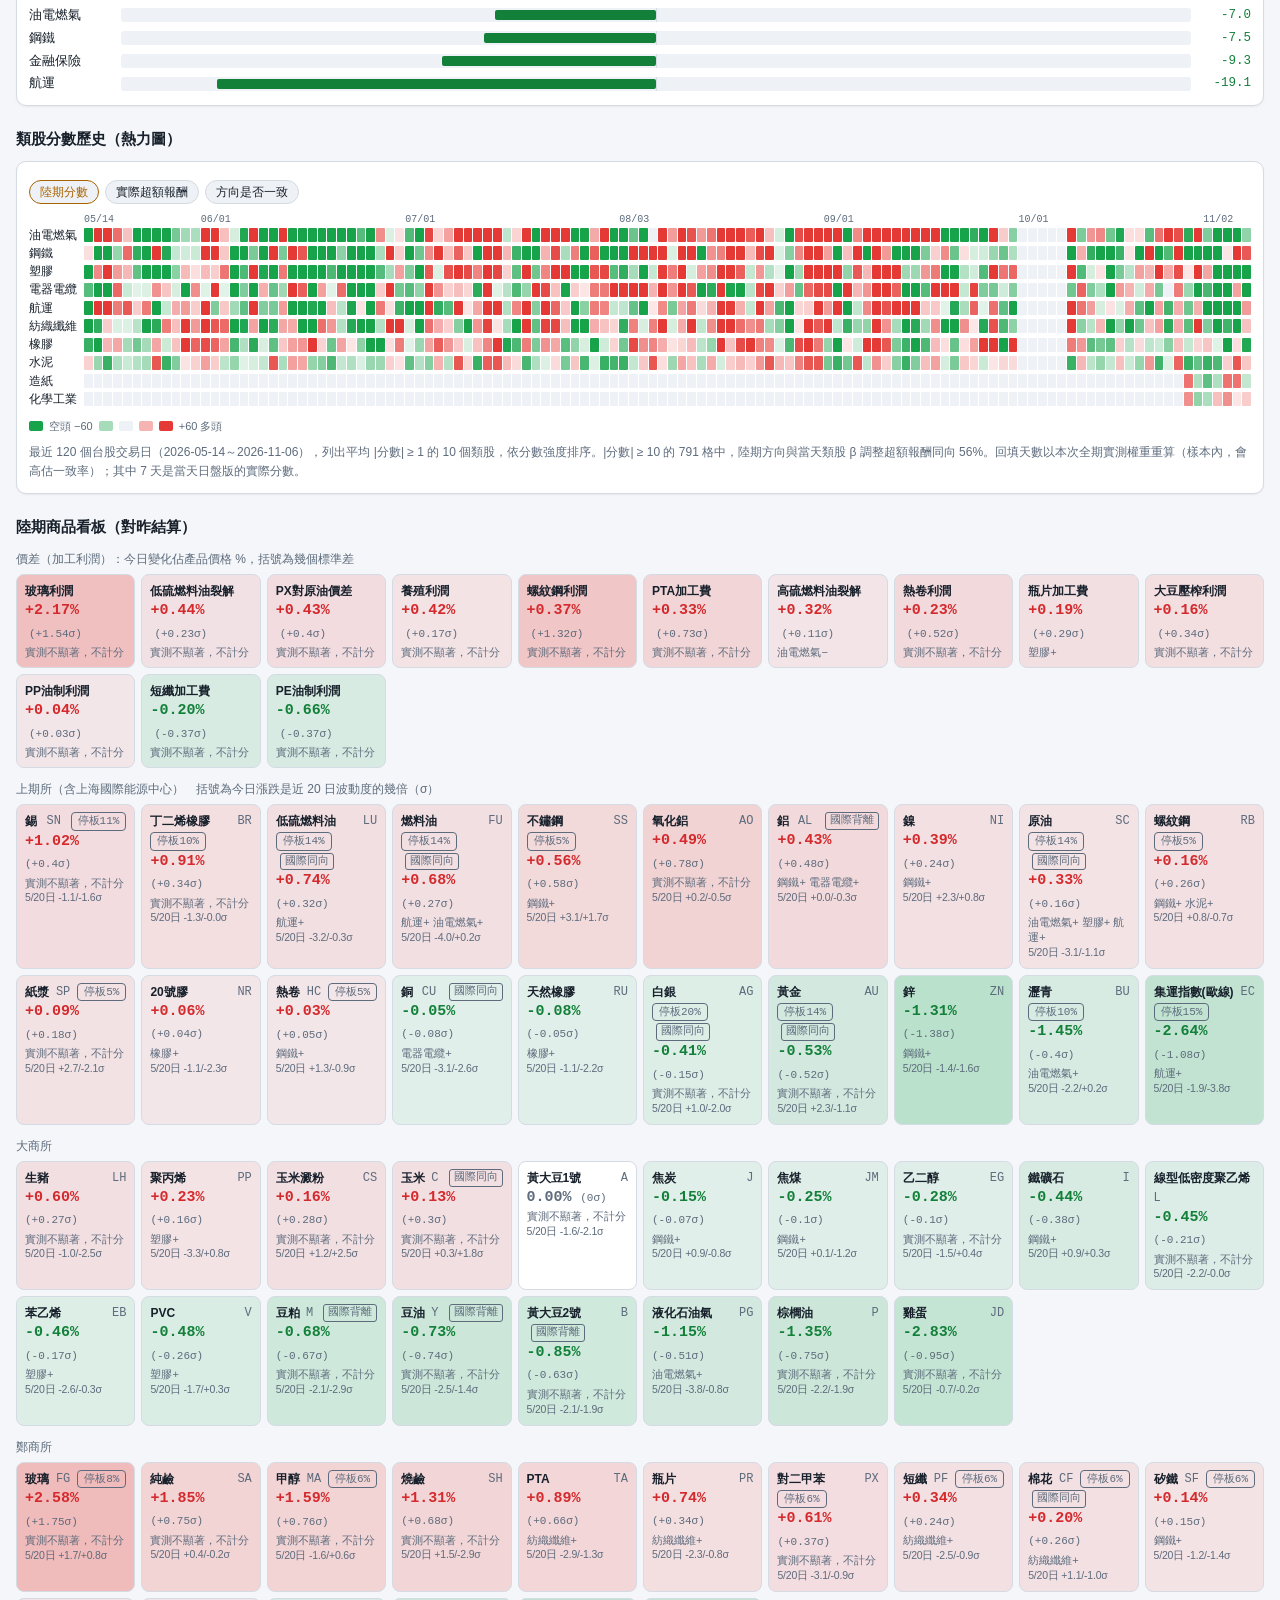
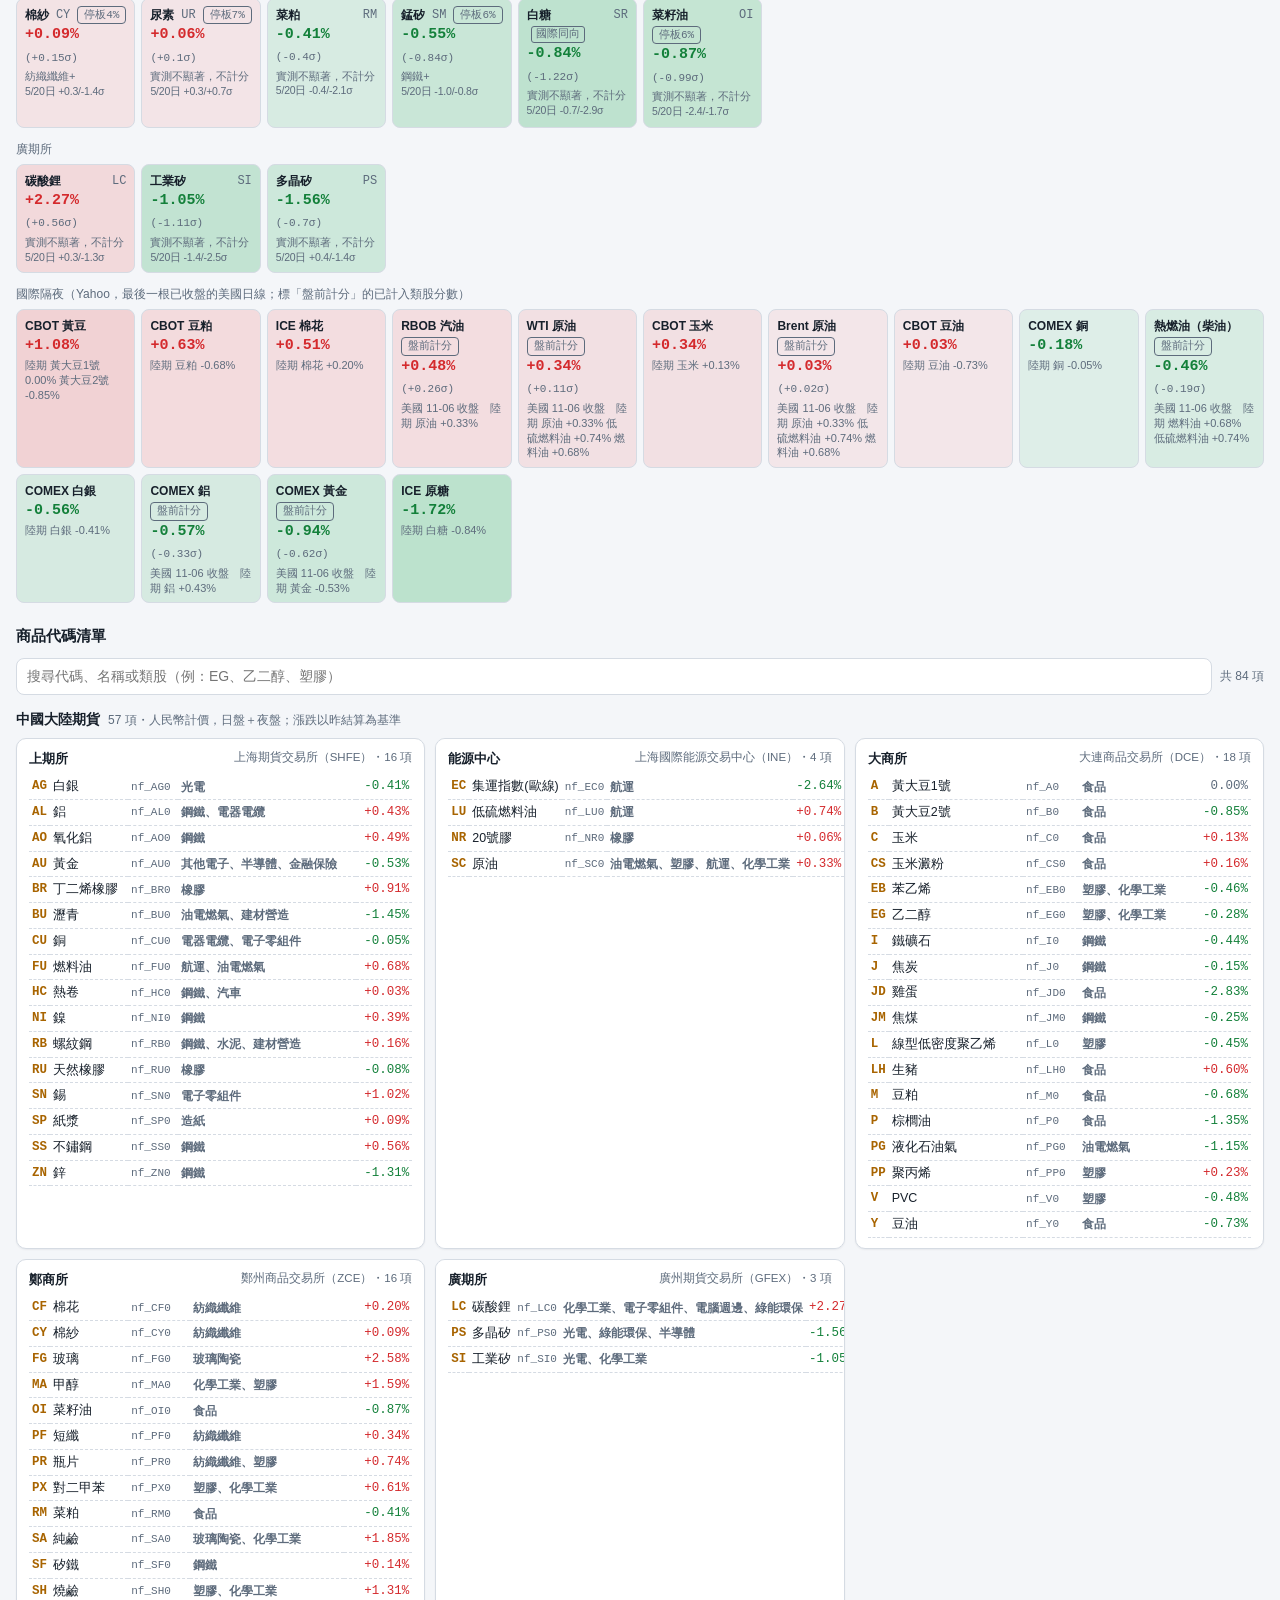
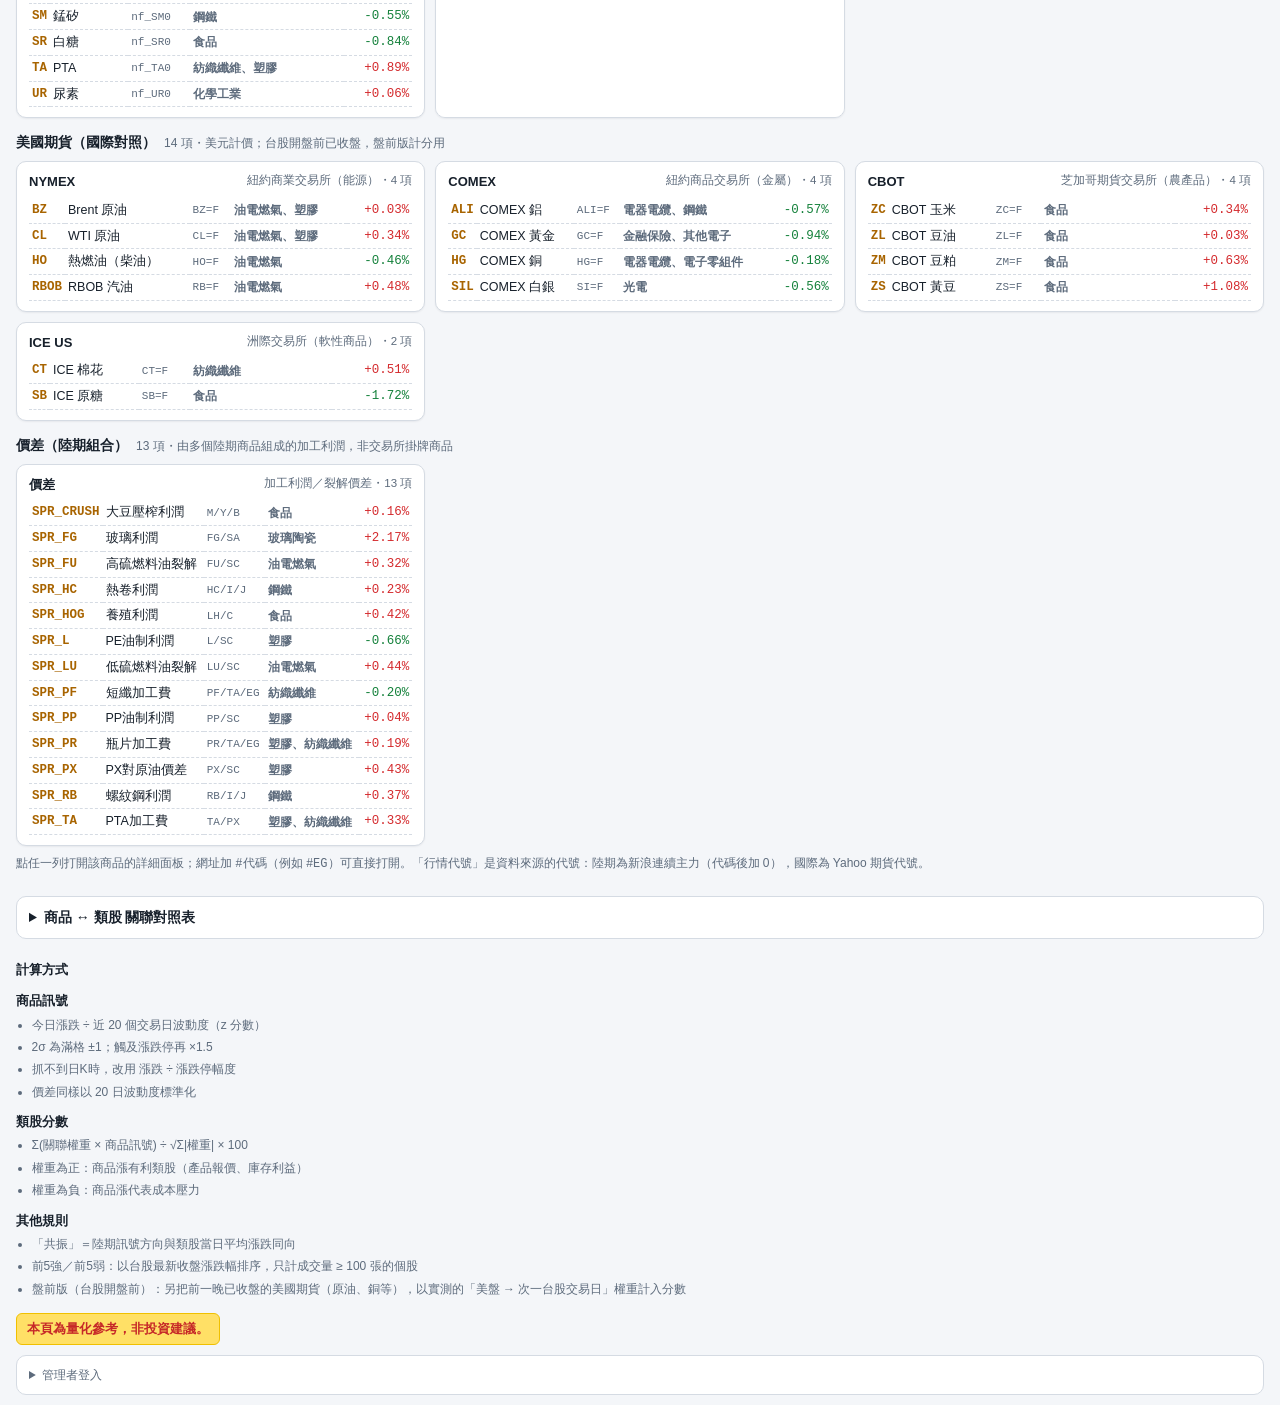
==== commit 9bf1913c: "高信心族群、隔日預測卡、最敏感個股 - 新增 pipeline/focus.py：類股信心等級（可預測／同步／未驗證）、隔日關係歷史命中率、依實測敏感度排序的個股 - 校準時計算隔日預測命中率（全期＋" ====
--- a/docs/index.html
+++ b/docs/index.html
@@ -49,6 +49,12 @@
 select{background:var(--panel);color:var(--fg);border:1px solid var(--line);border-radius:6px;padding:4px 8px;font:inherit}
 .demo{background:var(--demo-bg);border:1px solid var(--accent);color:var(--accent);padding:8px 12px;border-radius:8px;margin-bottom:16px;display:none}
 .grid2{display:grid;grid-template-columns:1fr 1fr;gap:16px}
+.badge.conf{font-weight:600;white-space:nowrap}.badge.cA{color:var(--lag)}.badge.cB{color:var(--accent)}.badge.c0{color:var(--muted);border-style:dashed}
+.pred h4{margin:10px 0 4px;font-size:12px;color:var(--muted);font-weight:600}.pred .vt{width:100%}.pred{overflow-x:auto}
+.sens .th-s{font-size:10.5px;color:var(--muted);font-weight:500;text-align:right}.sens .tag{margin-left:3px}
+details.day-move>summary{cursor:pointer;font-size:12px;color:var(--muted);margin:6px 0}
+#conf .vt{width:100%}
+
 @media(max-width:860px){.grid2{grid-template-columns:1fr}}
 .col-h{display:flex;align-items:center;gap:8px;font-size:16px;font-weight:700;margin:0 0 10px}
 .col-h .dot{width:10px;height:10px;border-radius:50%}
@@ -244,6 +250,14 @@
     </details>
   </section>
 
+  <section id="focus" class="hidden">
+    <h2>高信心族群</h2>
+    <div class="grid2">
+      <div><p class="col-h">隔日預測（只用已驗證的隔日關係）</p><div id="pred"></div></div>
+      <div><p class="col-h">有實測支持的類股</p><div class="card" id="conf" style="overflow-x:auto"></div></div>
+    </div>
+  </section>
+
   <div class="grid2">
     <div class="bull"><p class="col-h"><span class="dot"></span>多頭助攻 前3類股</p><div id="bull"></div></div>
     <div class="bear"><p class="col-h"><span class="dot"></span>空頭壓力 前3類股</p><div id="bear"></div></div>
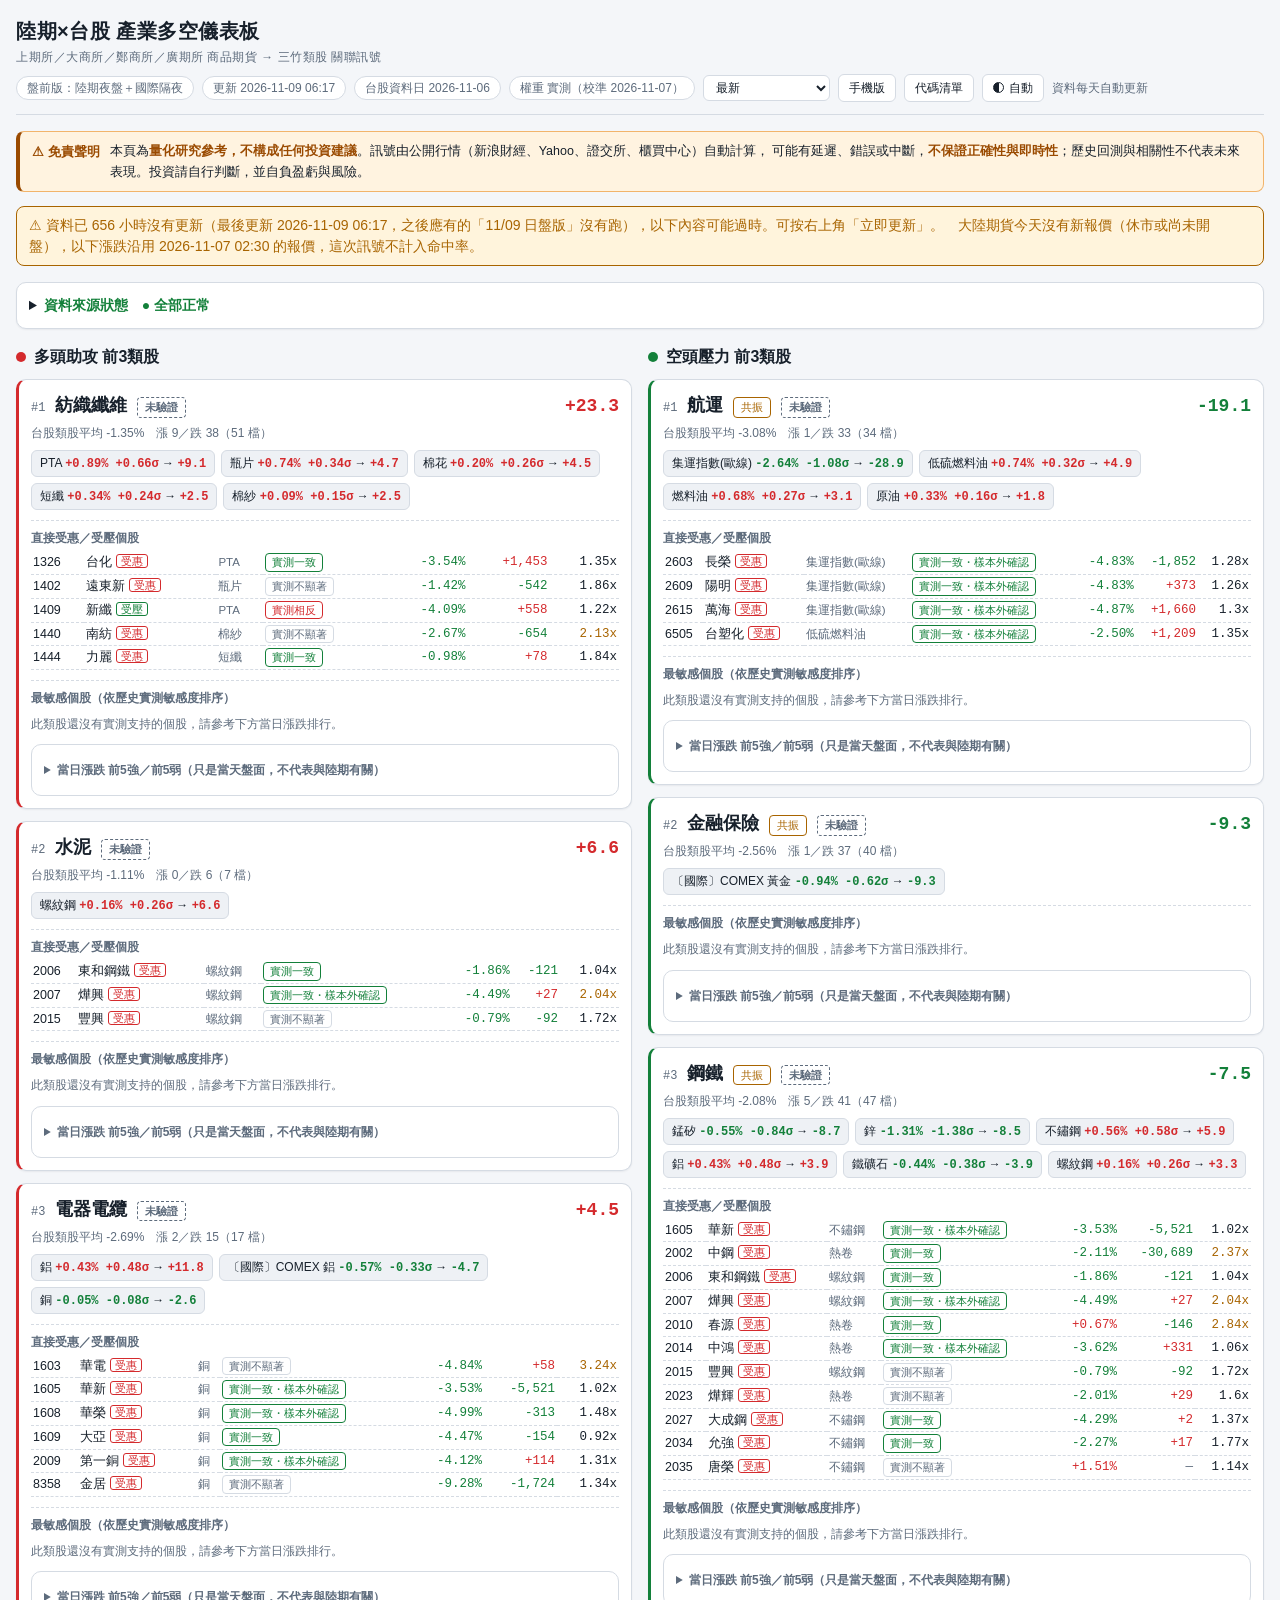
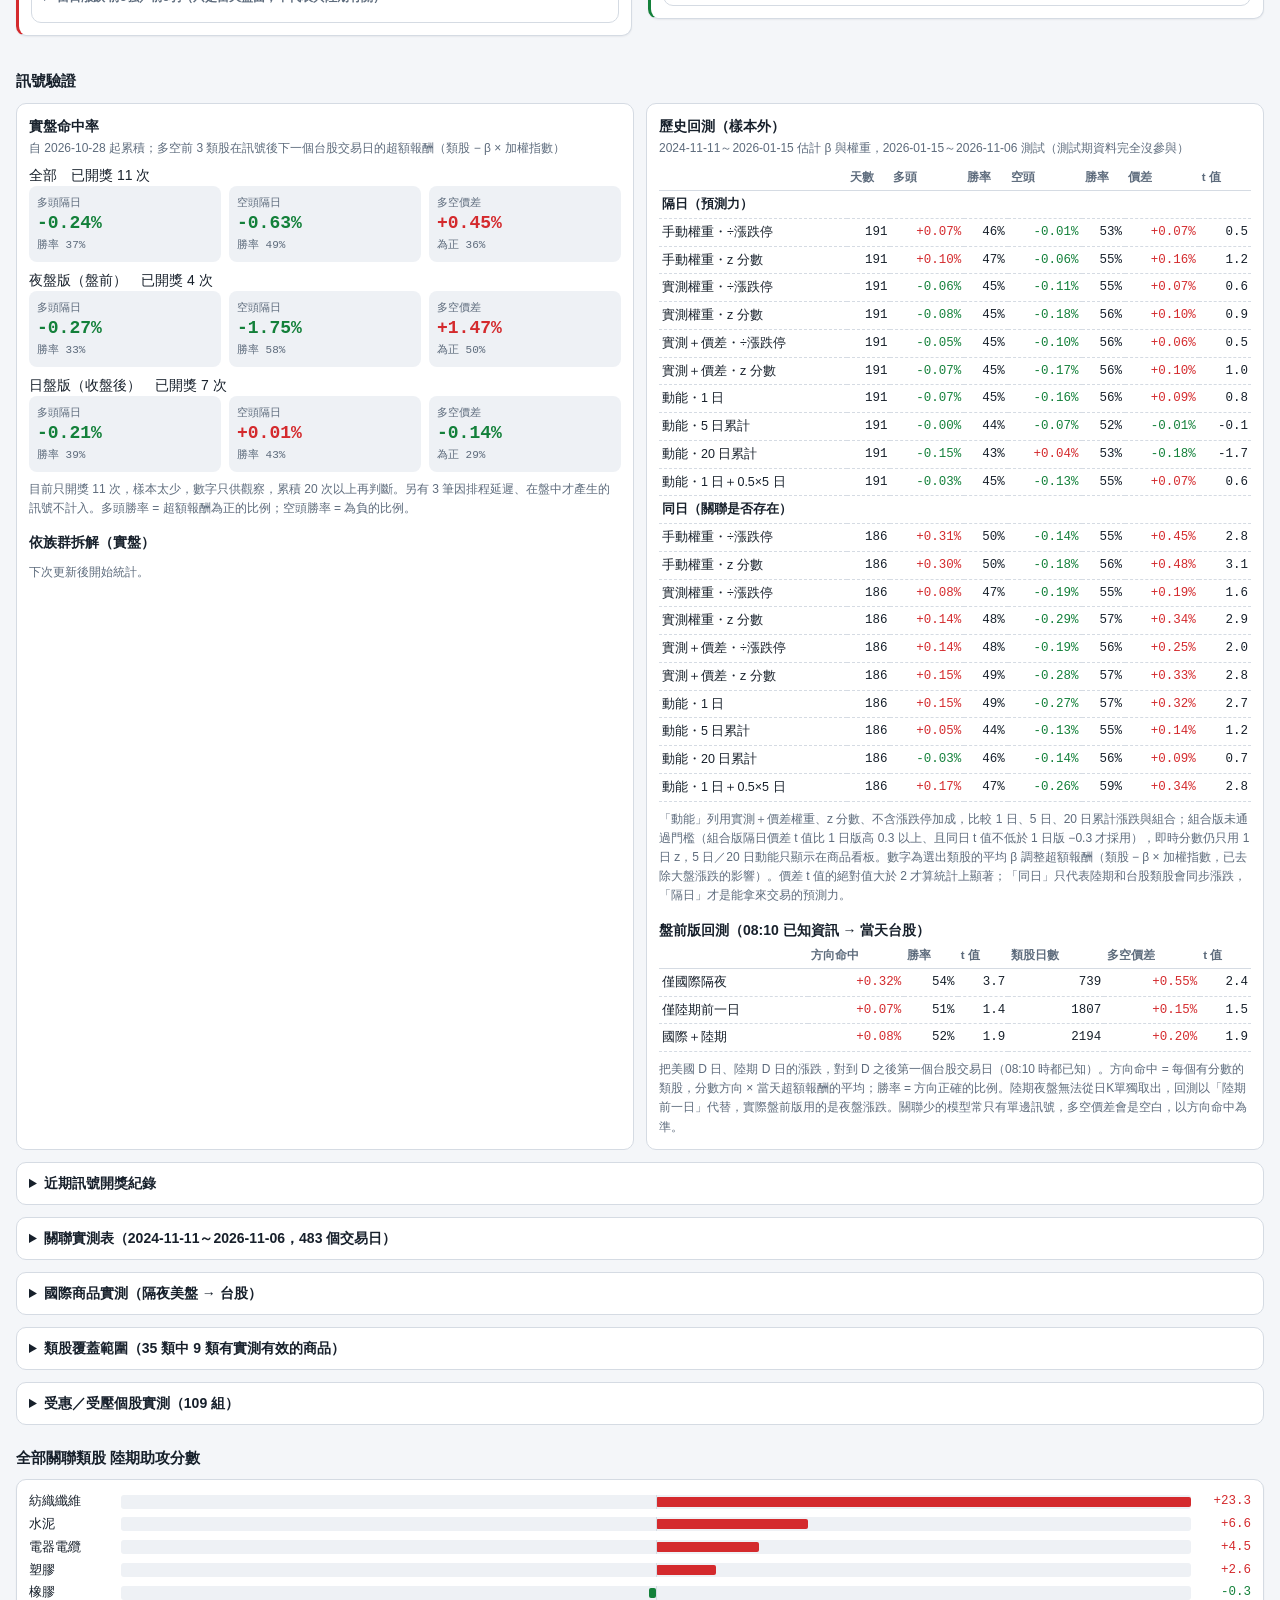
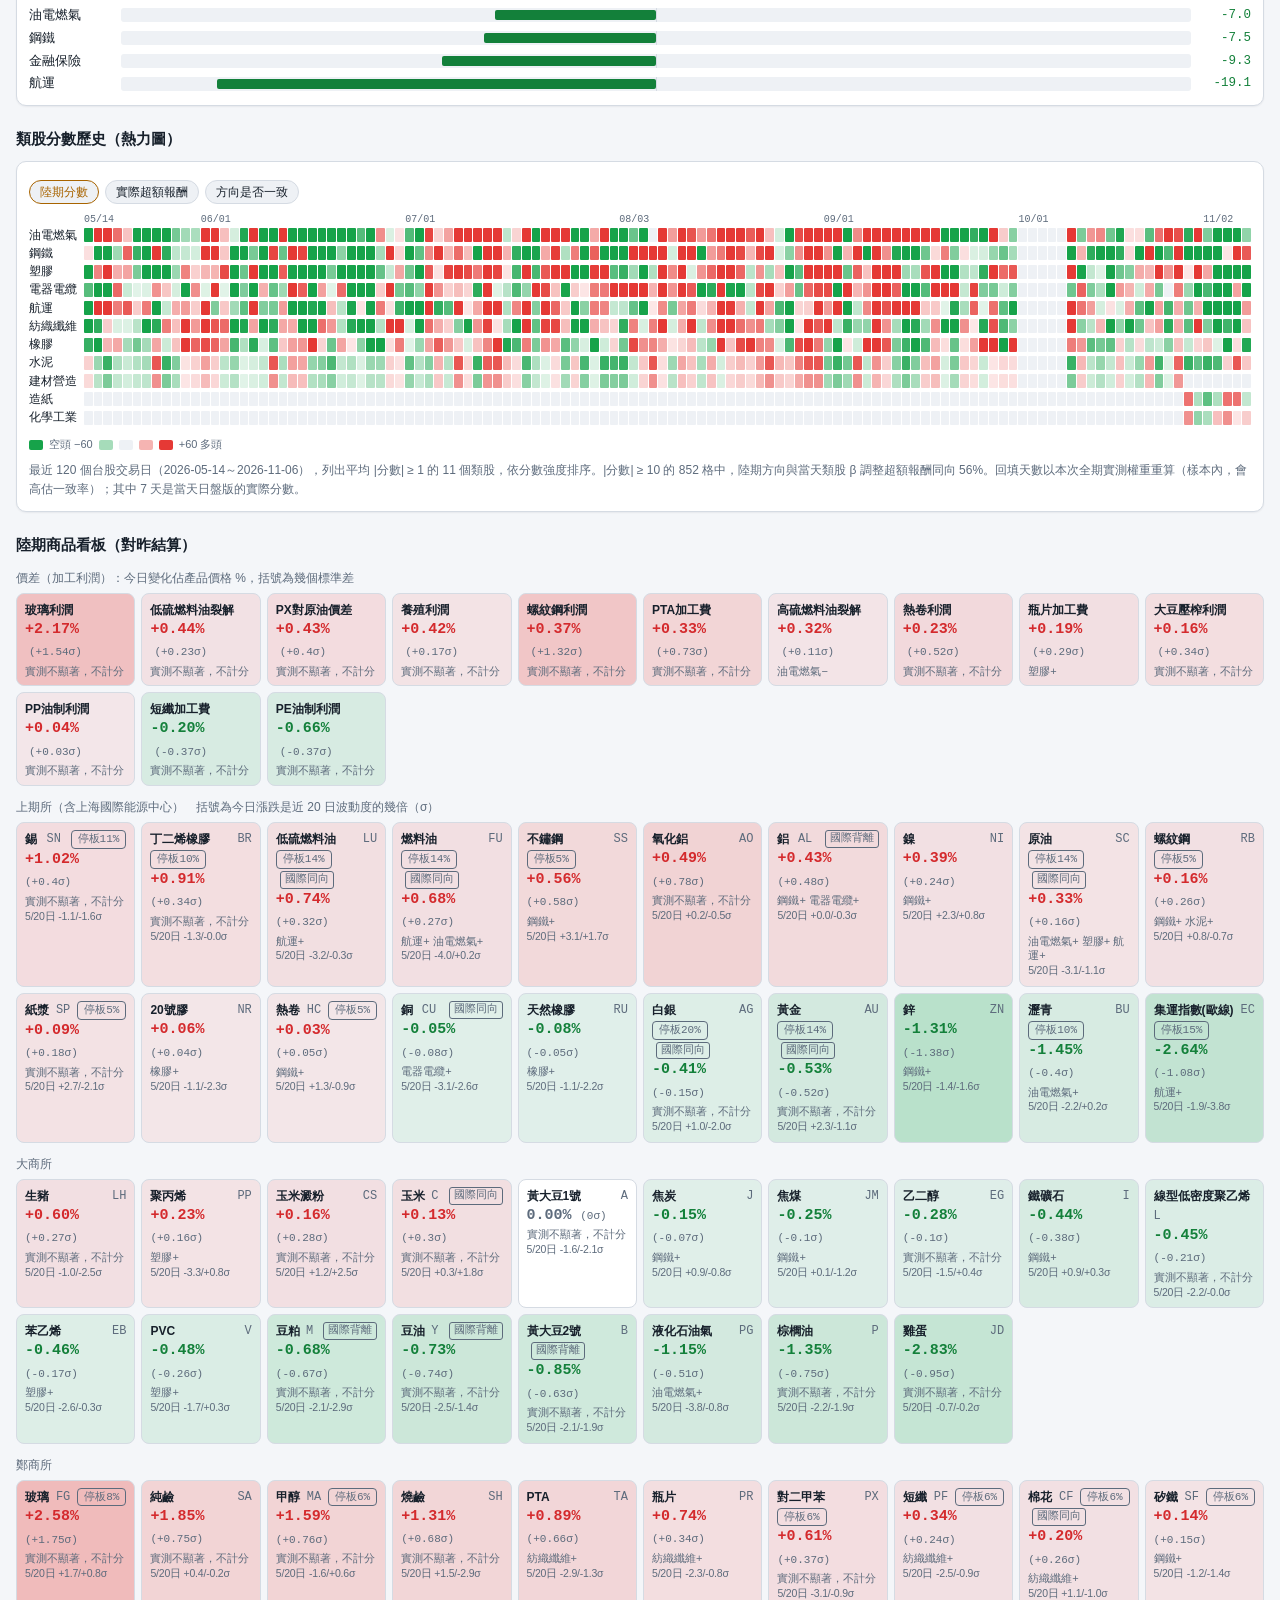
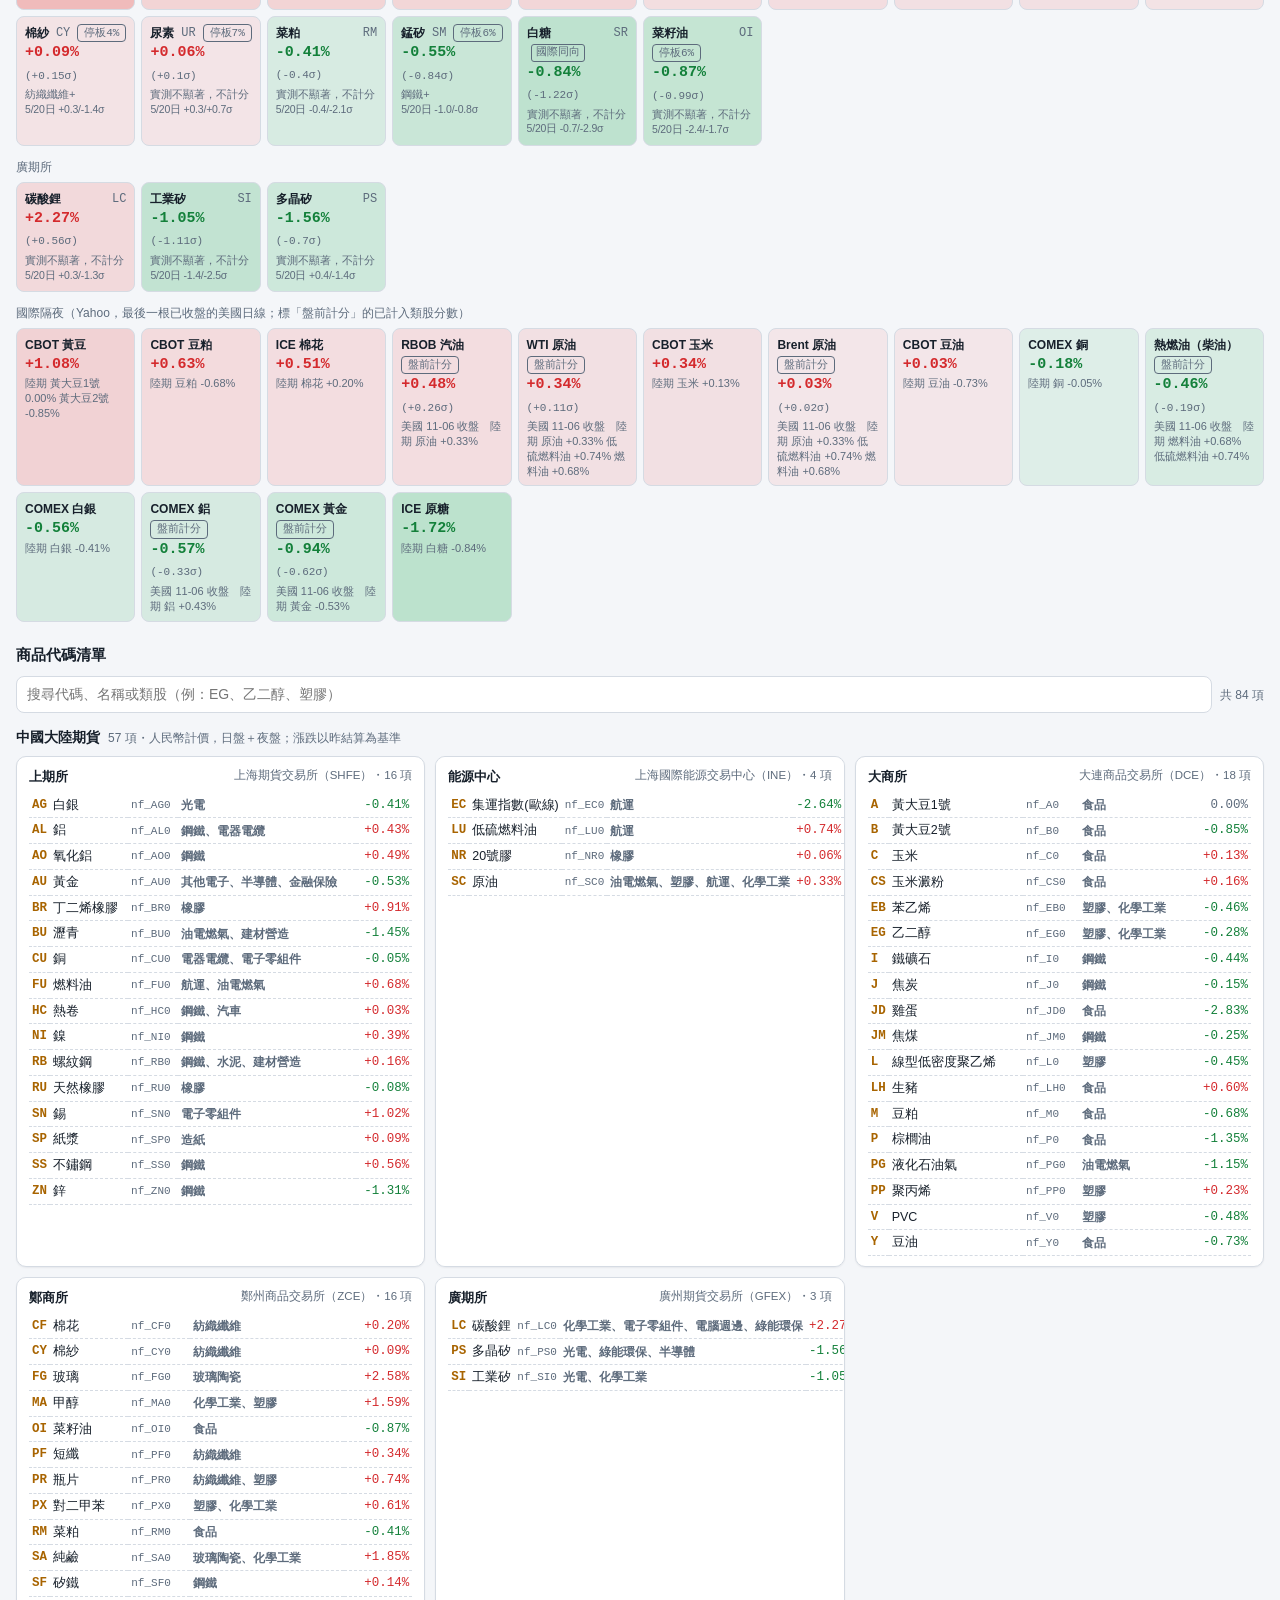
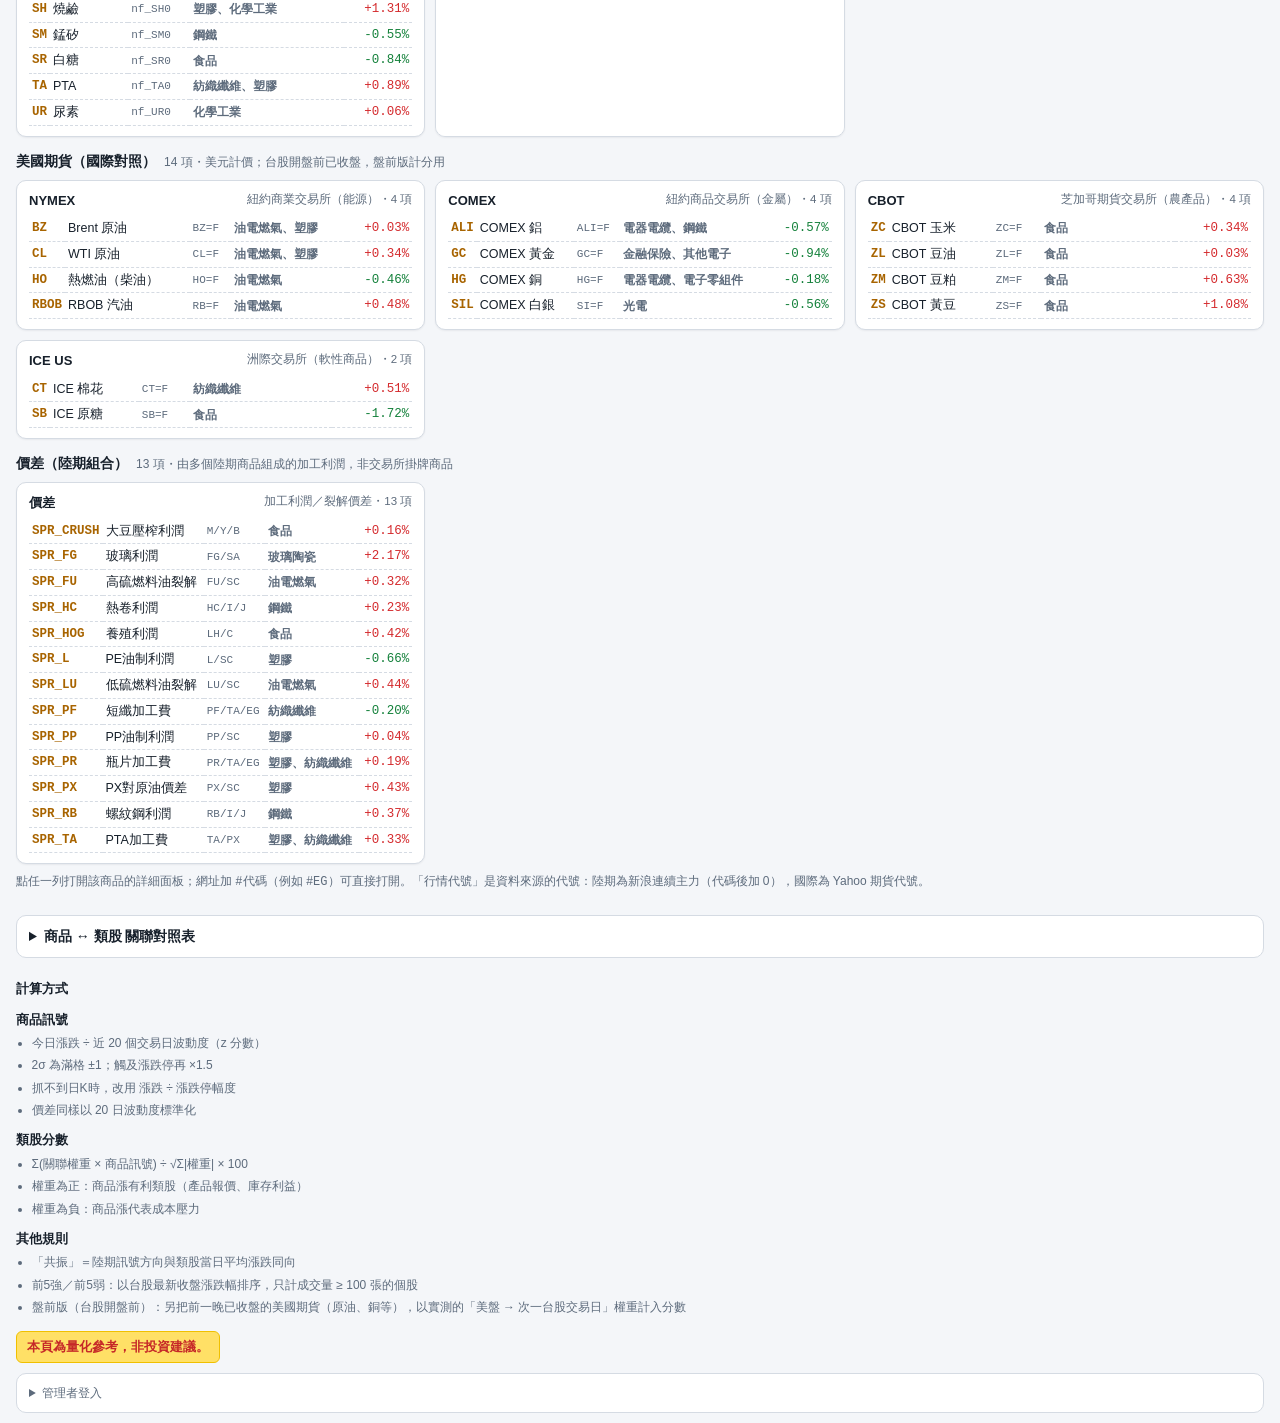
==== commit aedd8e9a: "依可信度調整分數（回測過關才採用）、實盤依族群拆解、延遲排程略過 - 校準：用訓練期信心等級測試三種類股分數調整，通過門檻才在即時排名採用 - 命中率帳本記錄信心等級、高信心排法前 3、隔日預測卡方向" ====
--- a/docs/index.html
+++ b/docs/index.html
@@ -271,6 +271,8 @@
         <p class="hint" id="tk-hint">多空前 3 類股在訊號後下一個台股交易日的表現（β 調整超額報酬）</p>
         <div id="tk-kpis"></div>
         <p class="note" id="tk-note"></p>
+        <h3 style="margin-top:14px">依族群拆解（實盤）</h3>
+        <div id="tk-break" style="overflow-x:auto"></div>
       </div>
       <div class="vcard">
         <h3>歷史回測（樣本外）</h3>
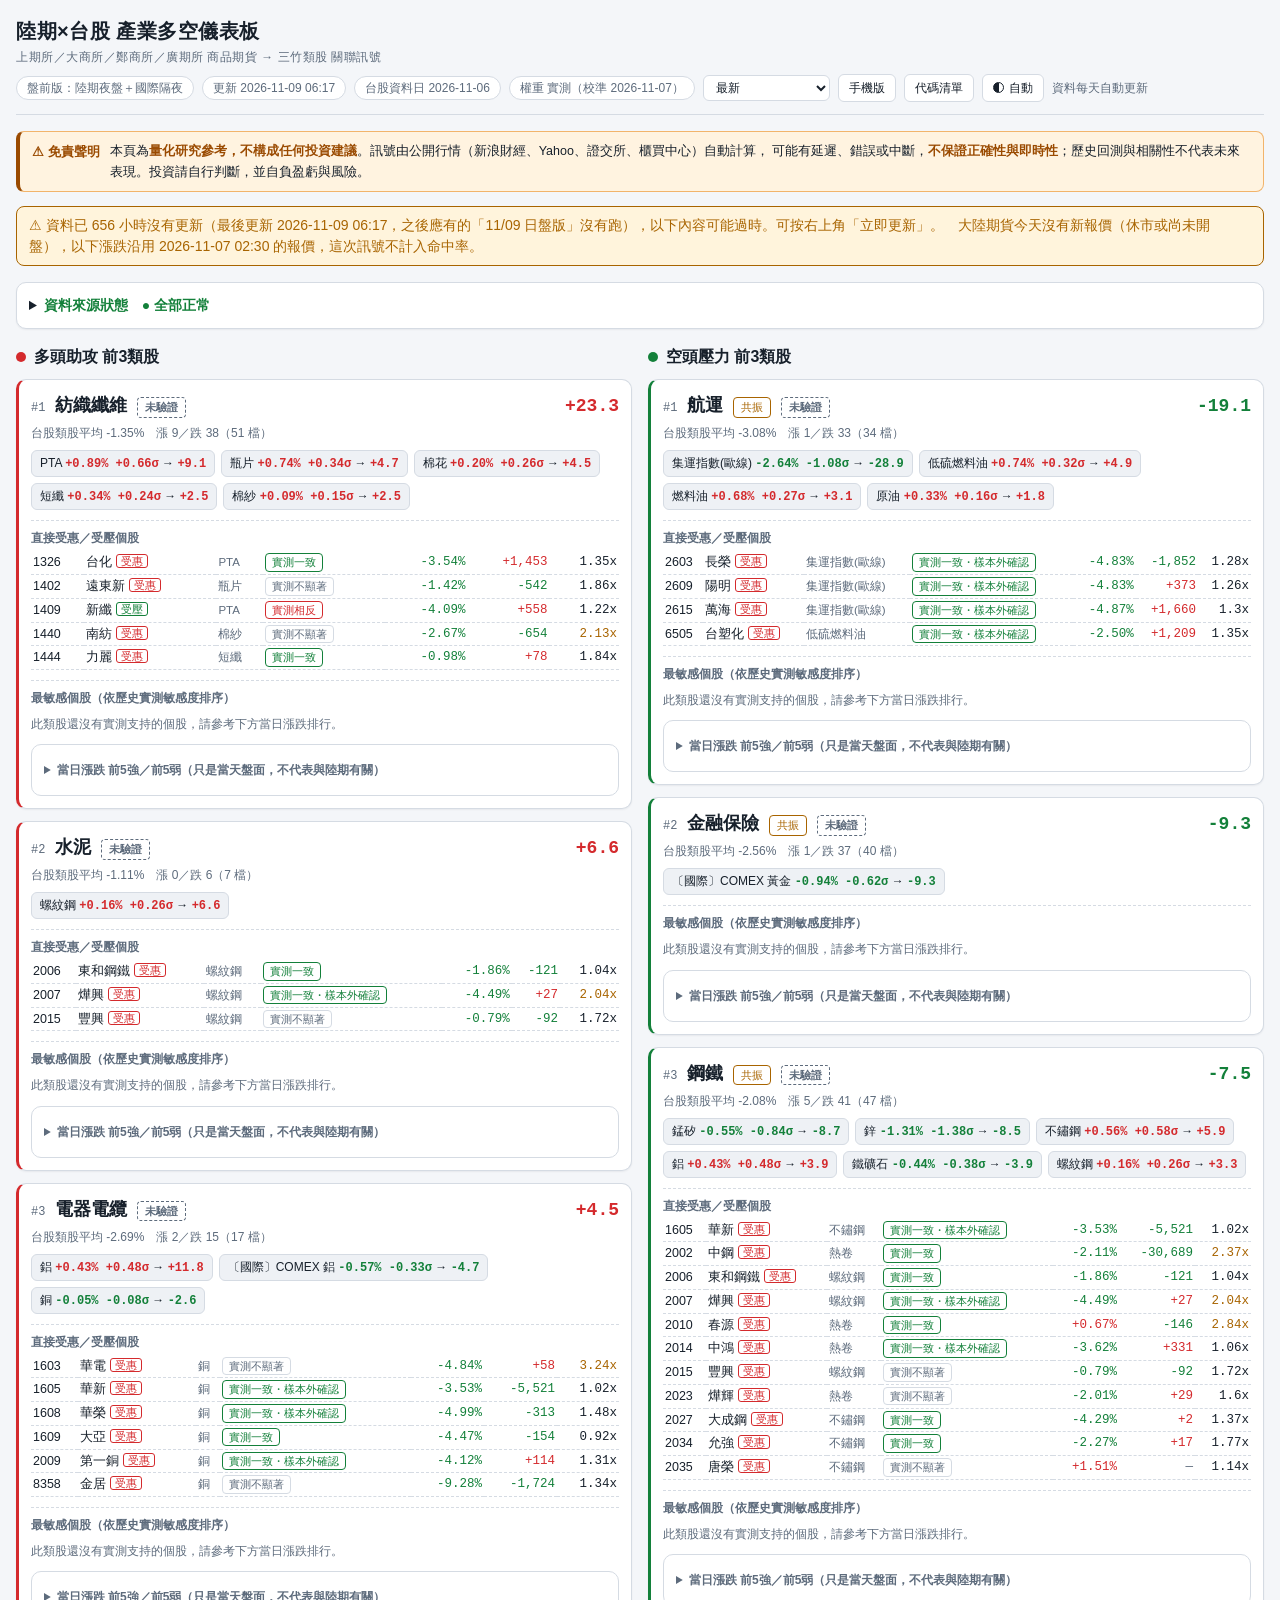
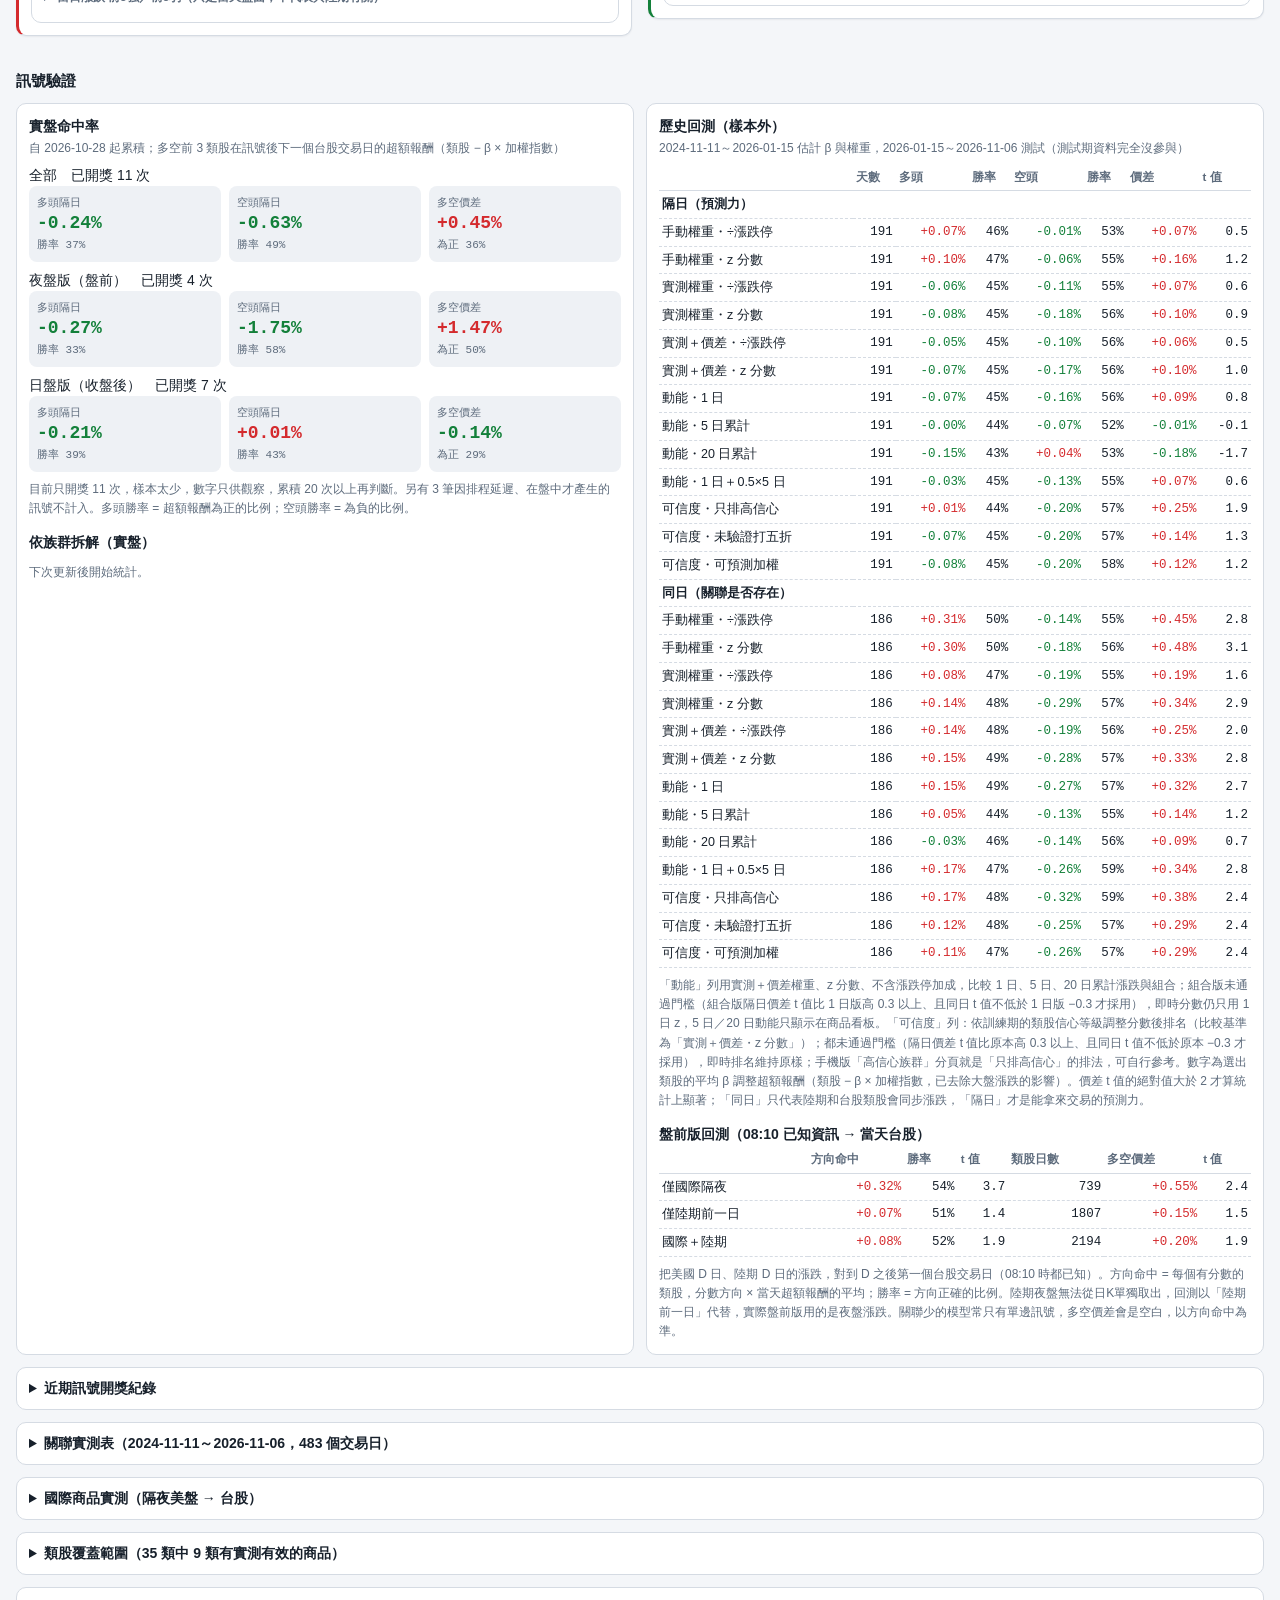
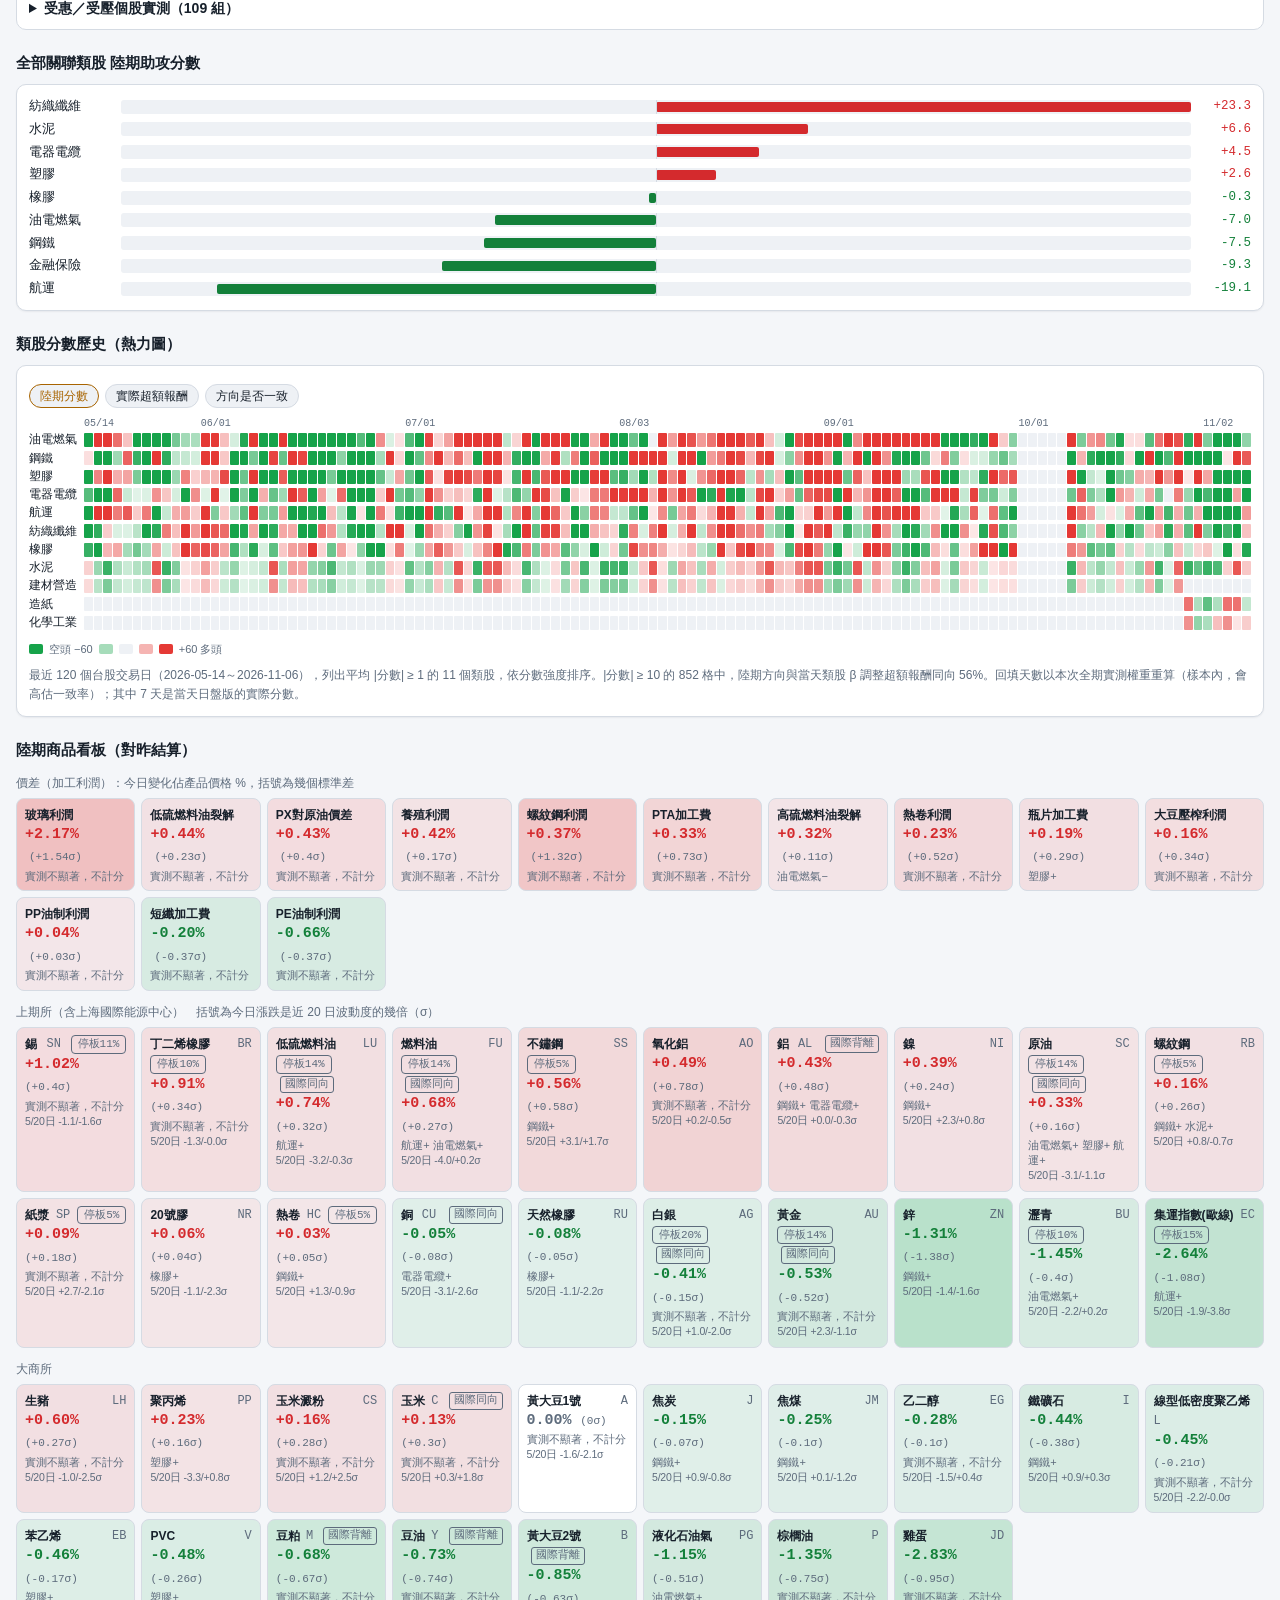
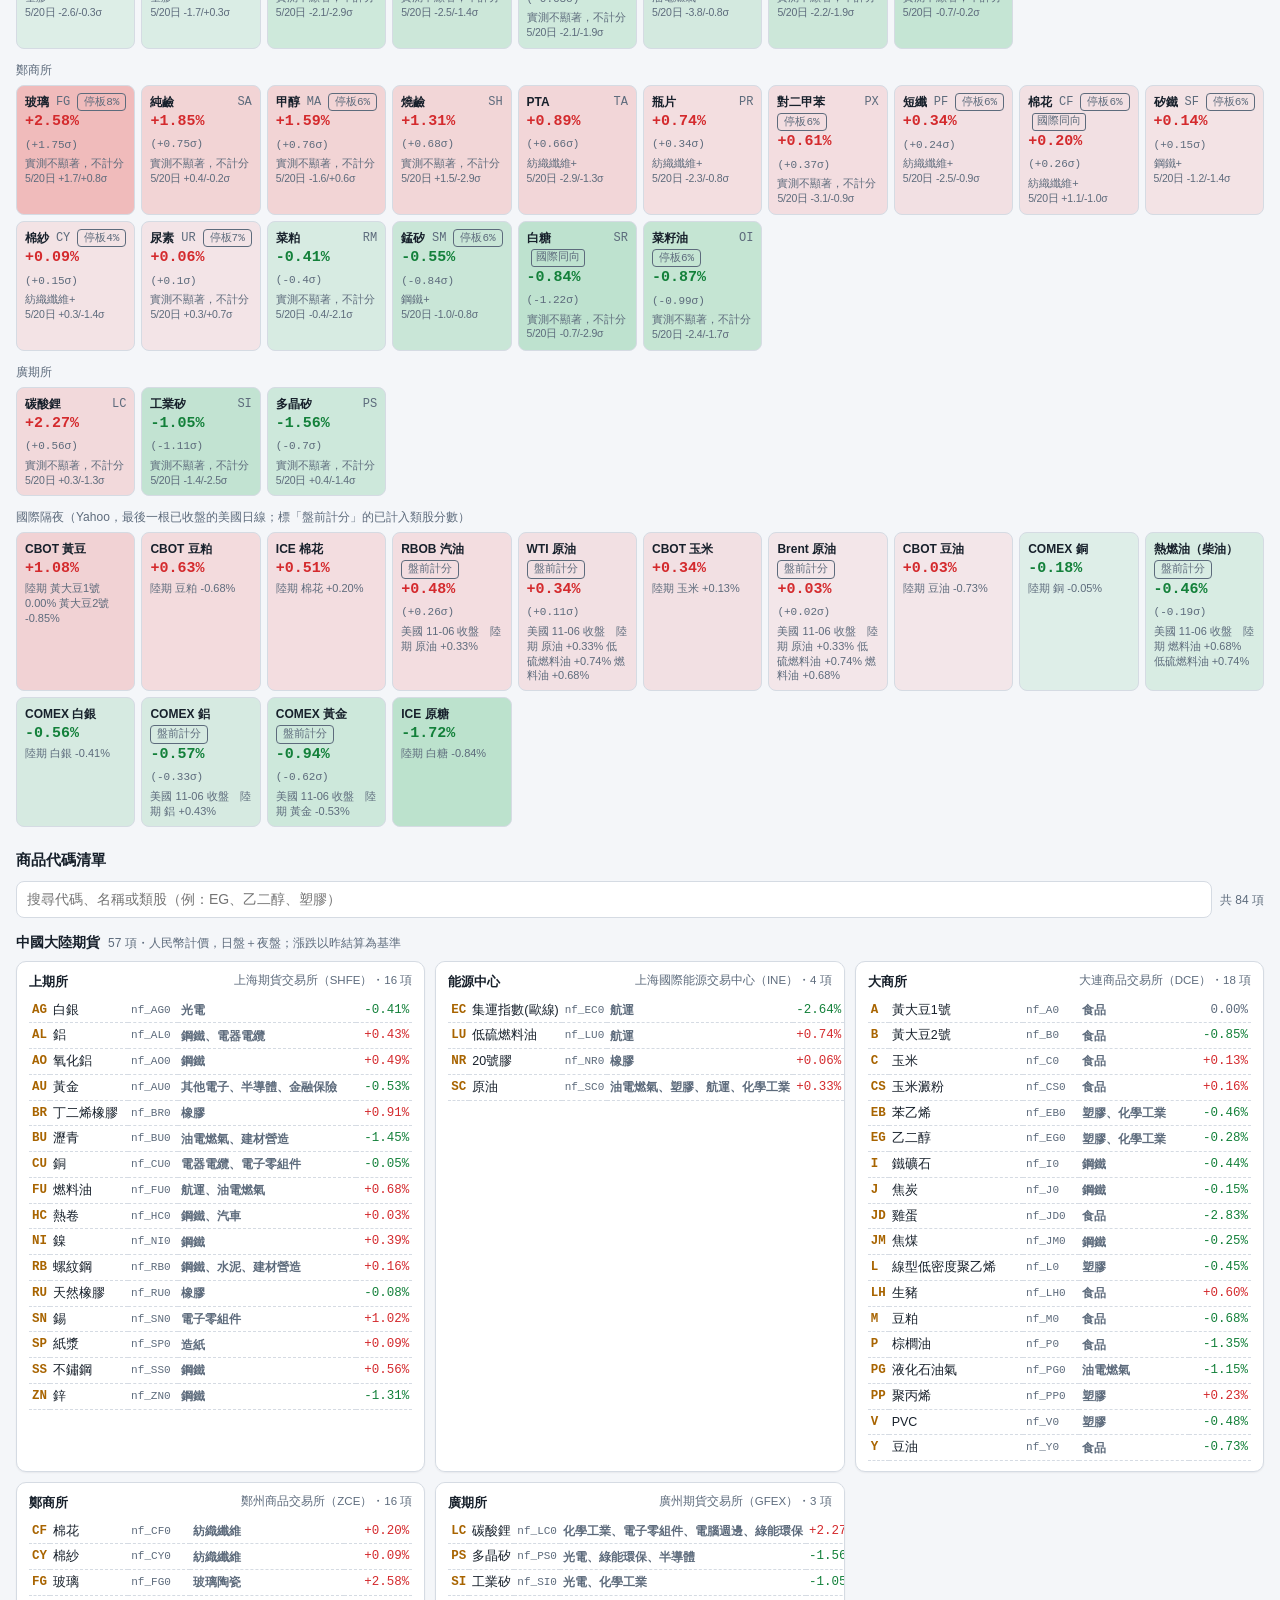
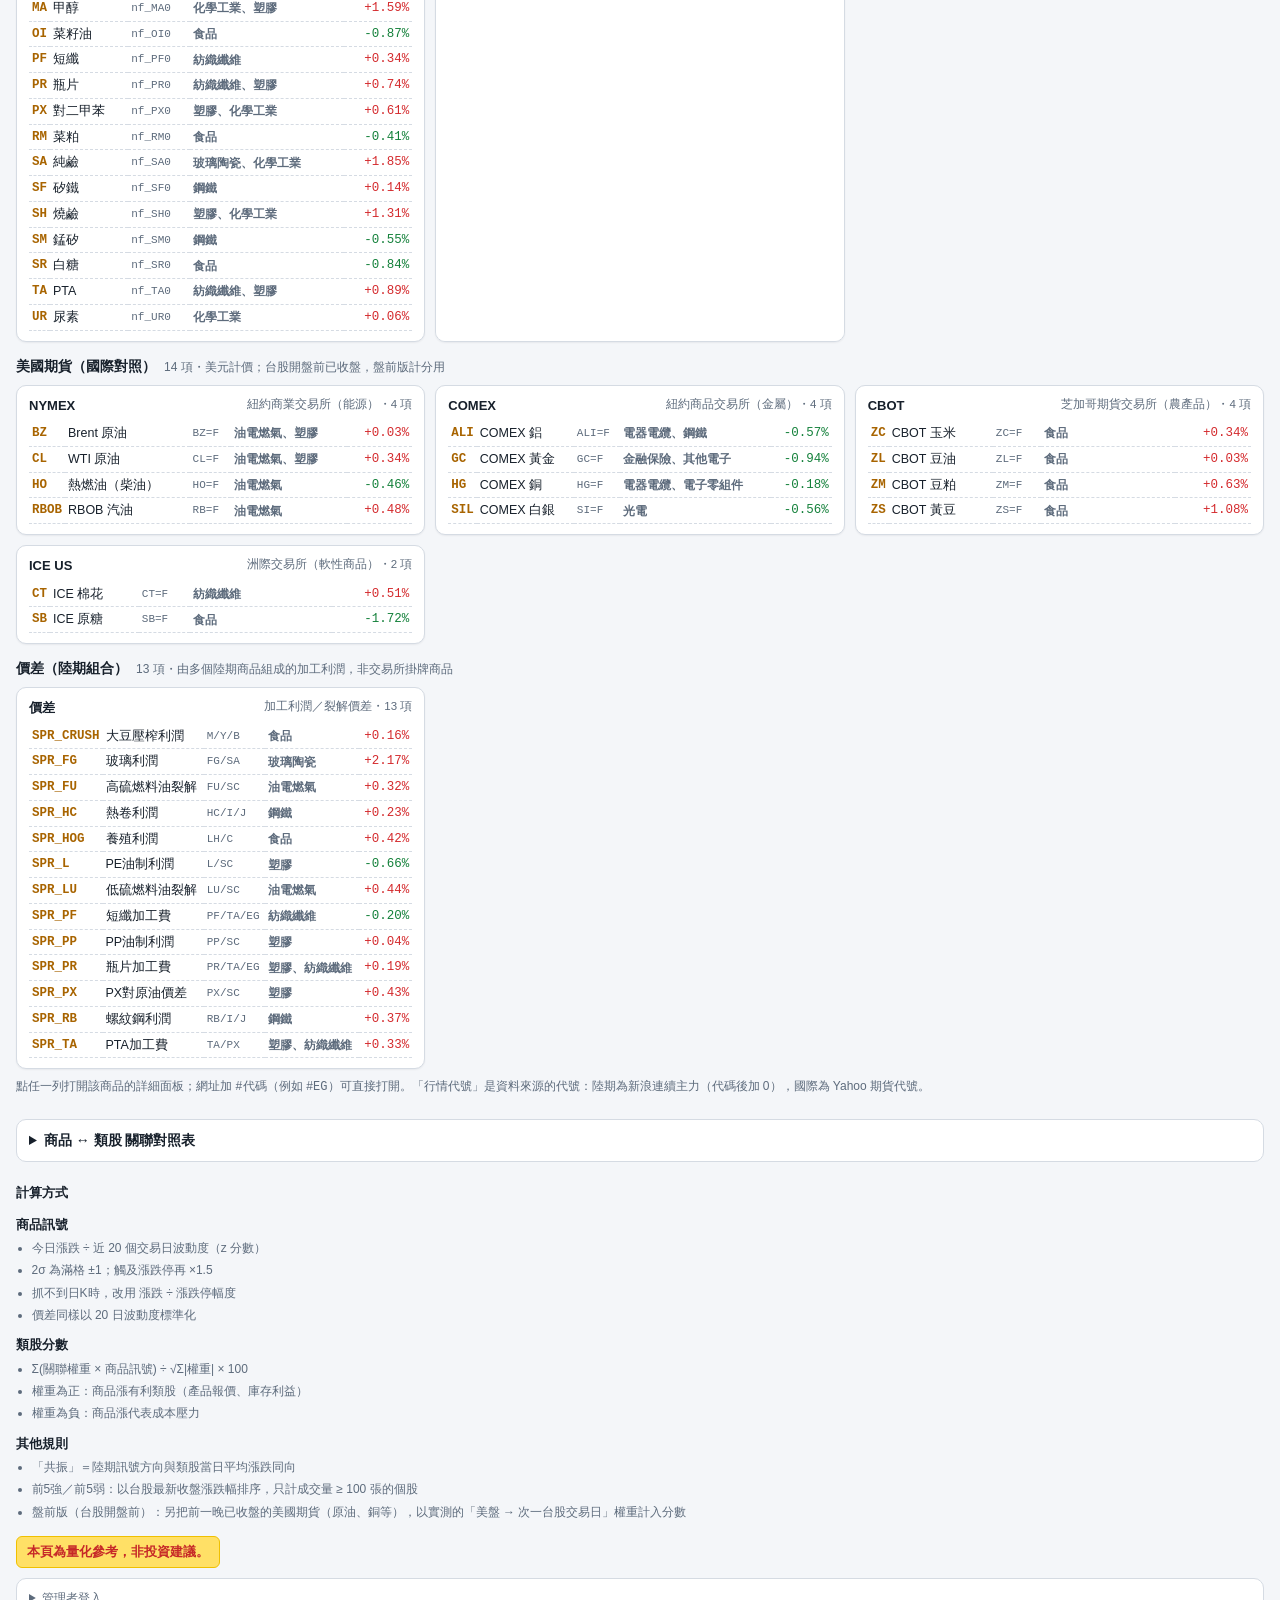
==== commit 47b52437: "盤前改用國際隔夜排名（回測過關才採用）、國際油價盤前預測卡、訊號強度分級、個股名單擴充、多重比較校正、關聯衰退監控 Co-Authored-By: Claude Opus 5.5 <noreply@a" ====
--- a/docs/index.html
+++ b/docs/index.html
@@ -54,6 +54,7 @@
 .sens .th-s{font-size:10.5px;color:var(--muted);font-weight:500;text-align:right}.sens .tag{margin-left:3px}
 details.day-move>summary{cursor:pointer;font-size:12px;color:var(--muted);margin:6px 0}
 #conf .vt{width:100%}
+.badge.tier{font-weight:700;white-space:nowrap}.badge.t強{color:var(--up)}.badge.t中{color:var(--accent)}.badge.t弱{color:var(--muted)}
 
 @media(max-width:860px){.grid2{grid-template-columns:1fr}}
 .col-h{display:flex;align-items:center;gap:8px;font-size:16px;font-weight:700;margin:0 0 10px}
@@ -253,11 +254,12 @@
   <section id="focus" class="hidden">
     <h2>高信心族群</h2>
     <div class="grid2">
-      <div><p class="col-h">隔日預測（只用已驗證的隔日關係）</p><div id="pred"></div></div>
+      <div><p class="col-h">預測卡（只用已驗證的預測關係）</p><div id="pred"></div></div>
       <div><p class="col-h">有實測支持的類股</p><div class="card" id="conf" style="overflow-x:auto"></div></div>
     </div>
   </section>
 
+  <p class="note hidden" id="pm-note" style="margin:0 0 10px;color:var(--lag)"></p>
   <div class="grid2">
     <div class="bull"><p class="col-h"><span class="dot"></span>多頭助攻 前3類股</p><div id="bull"></div></div>
     <div class="bear"><p class="col-h"><span class="dot"></span>空頭壓力 前3類股</p><div id="bear"></div></div>
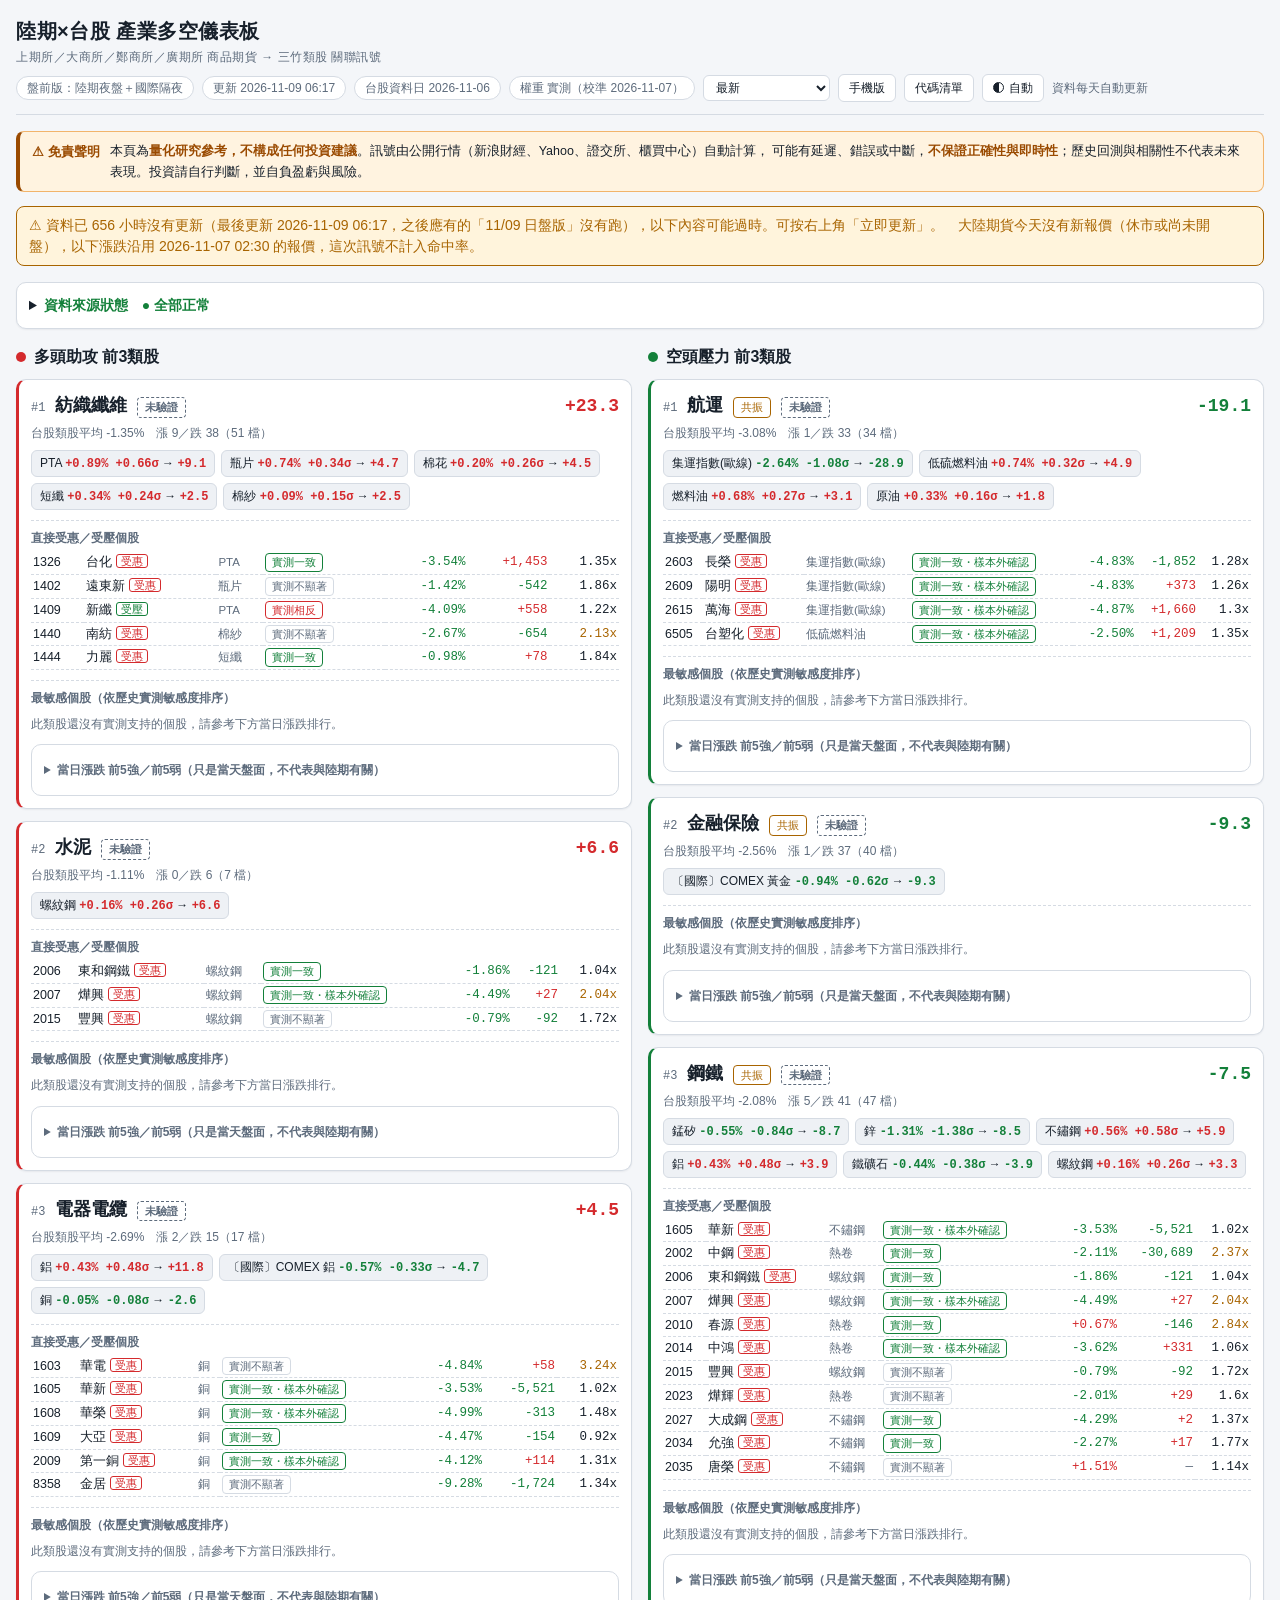
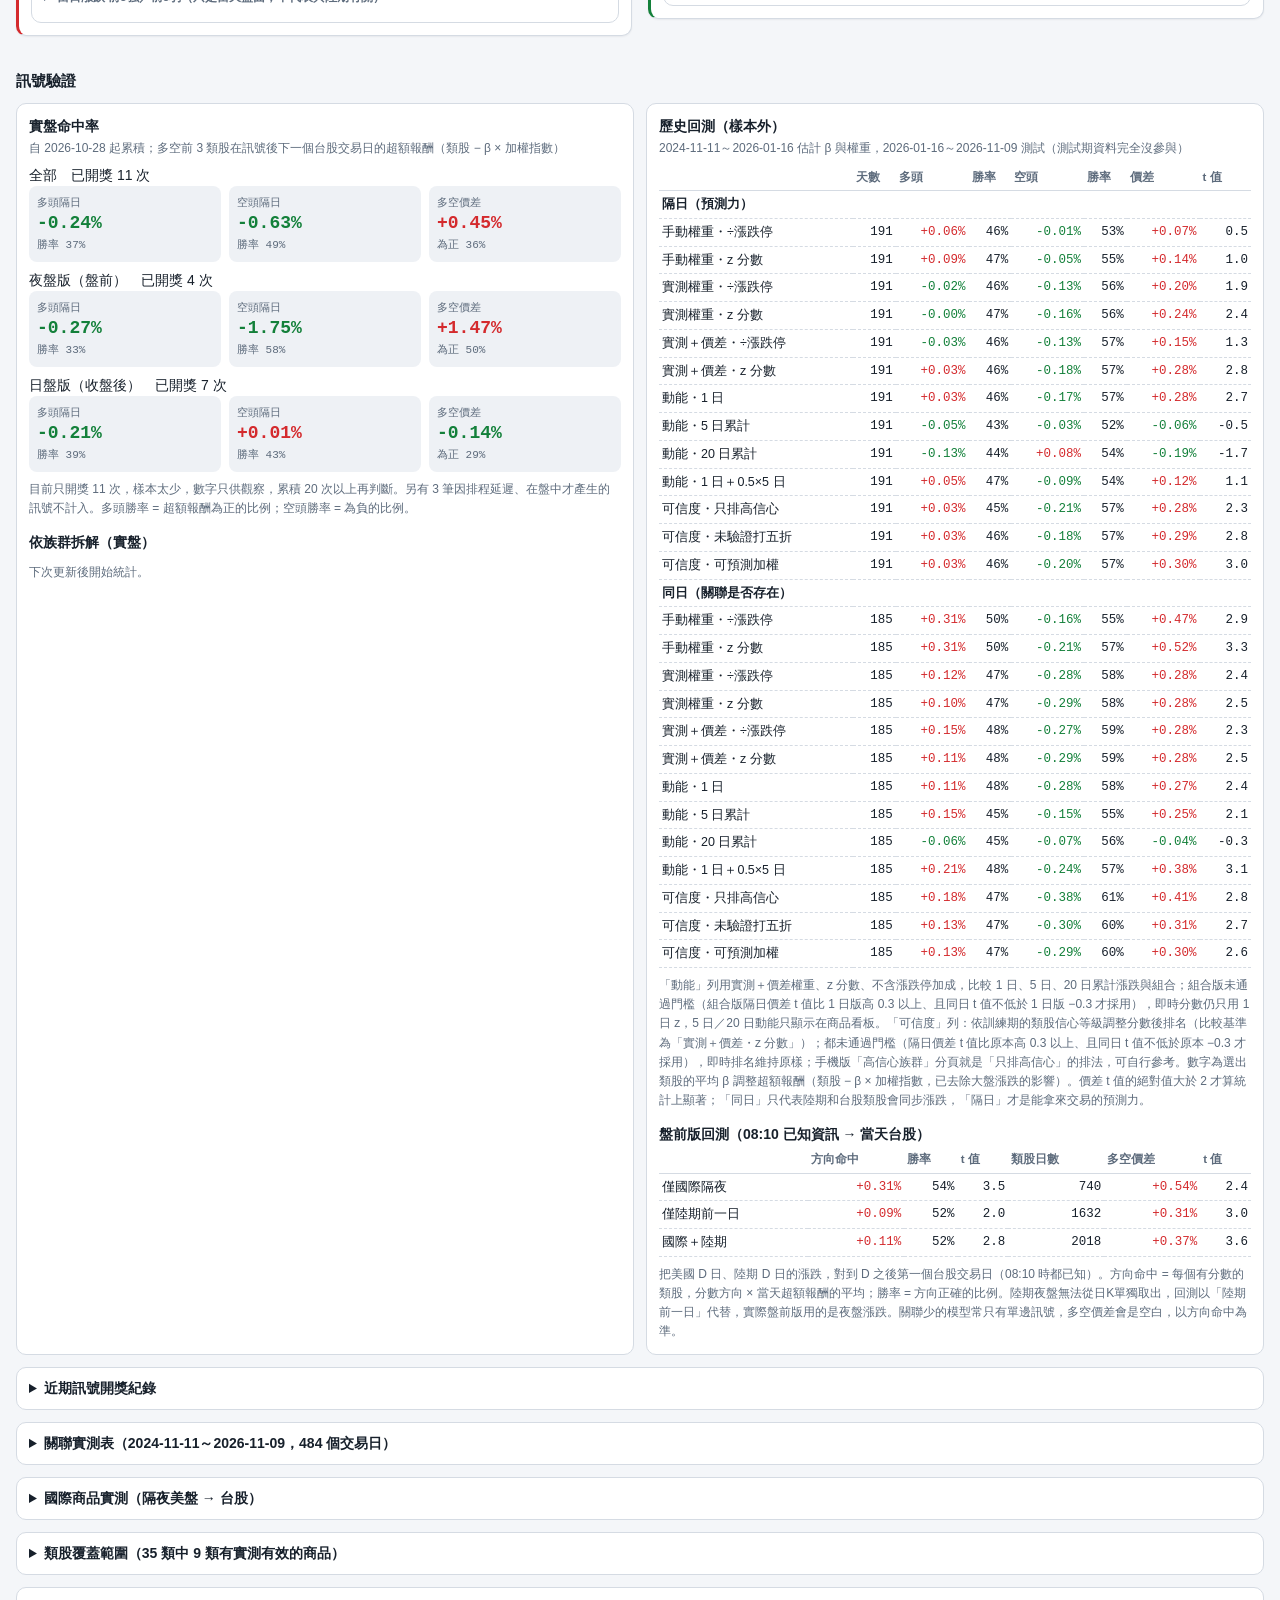
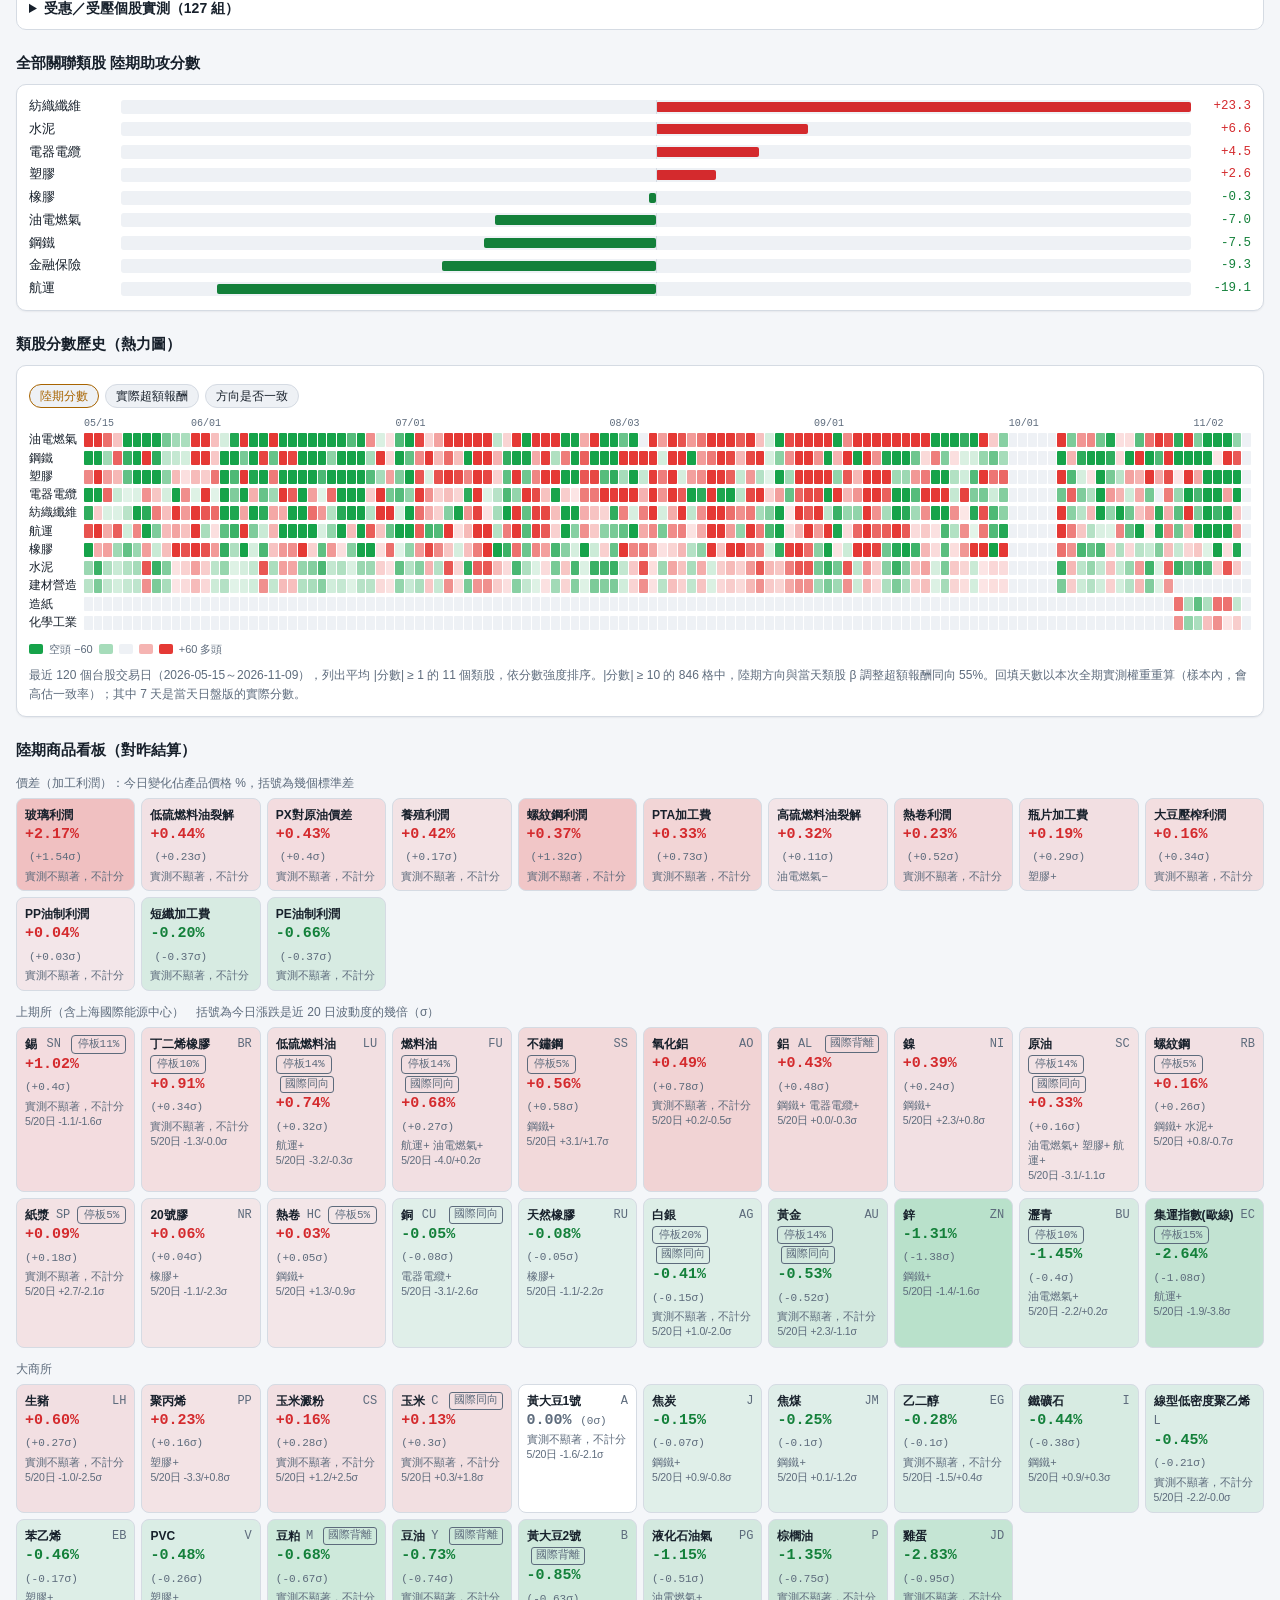
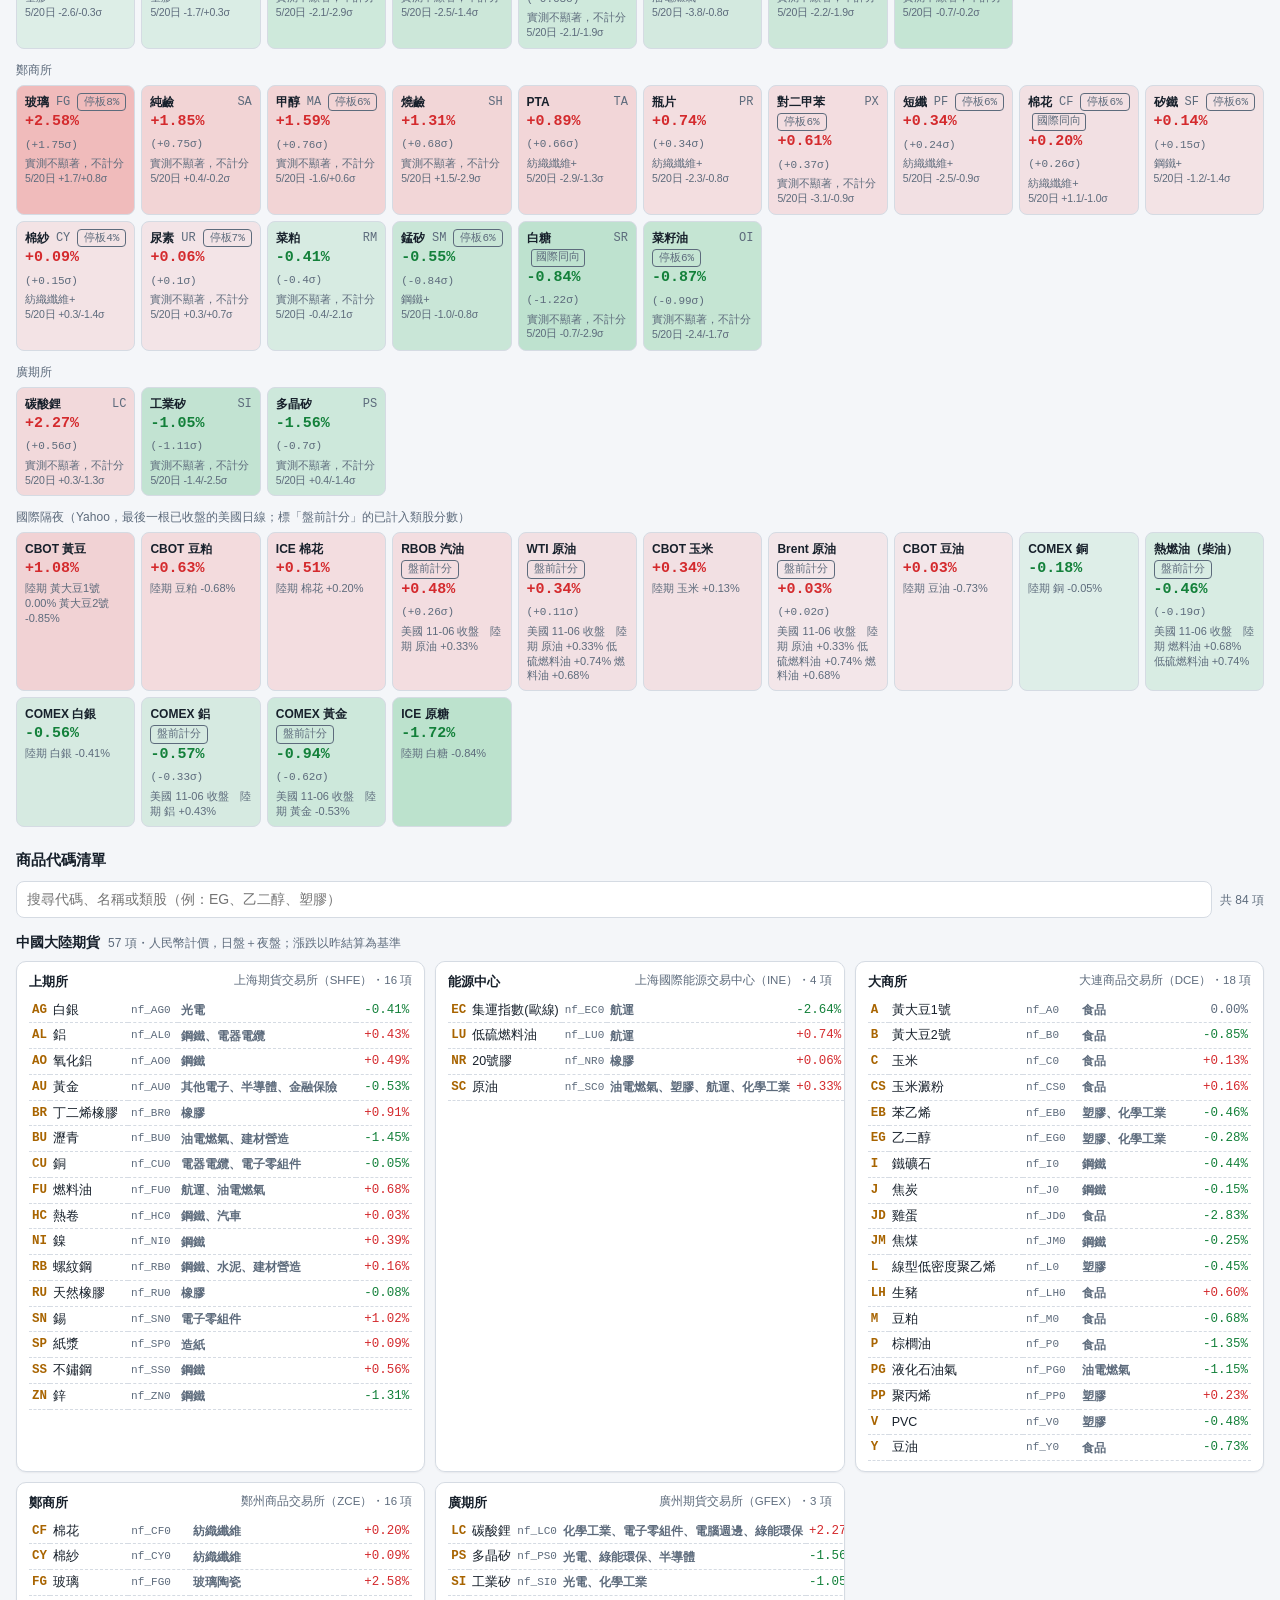
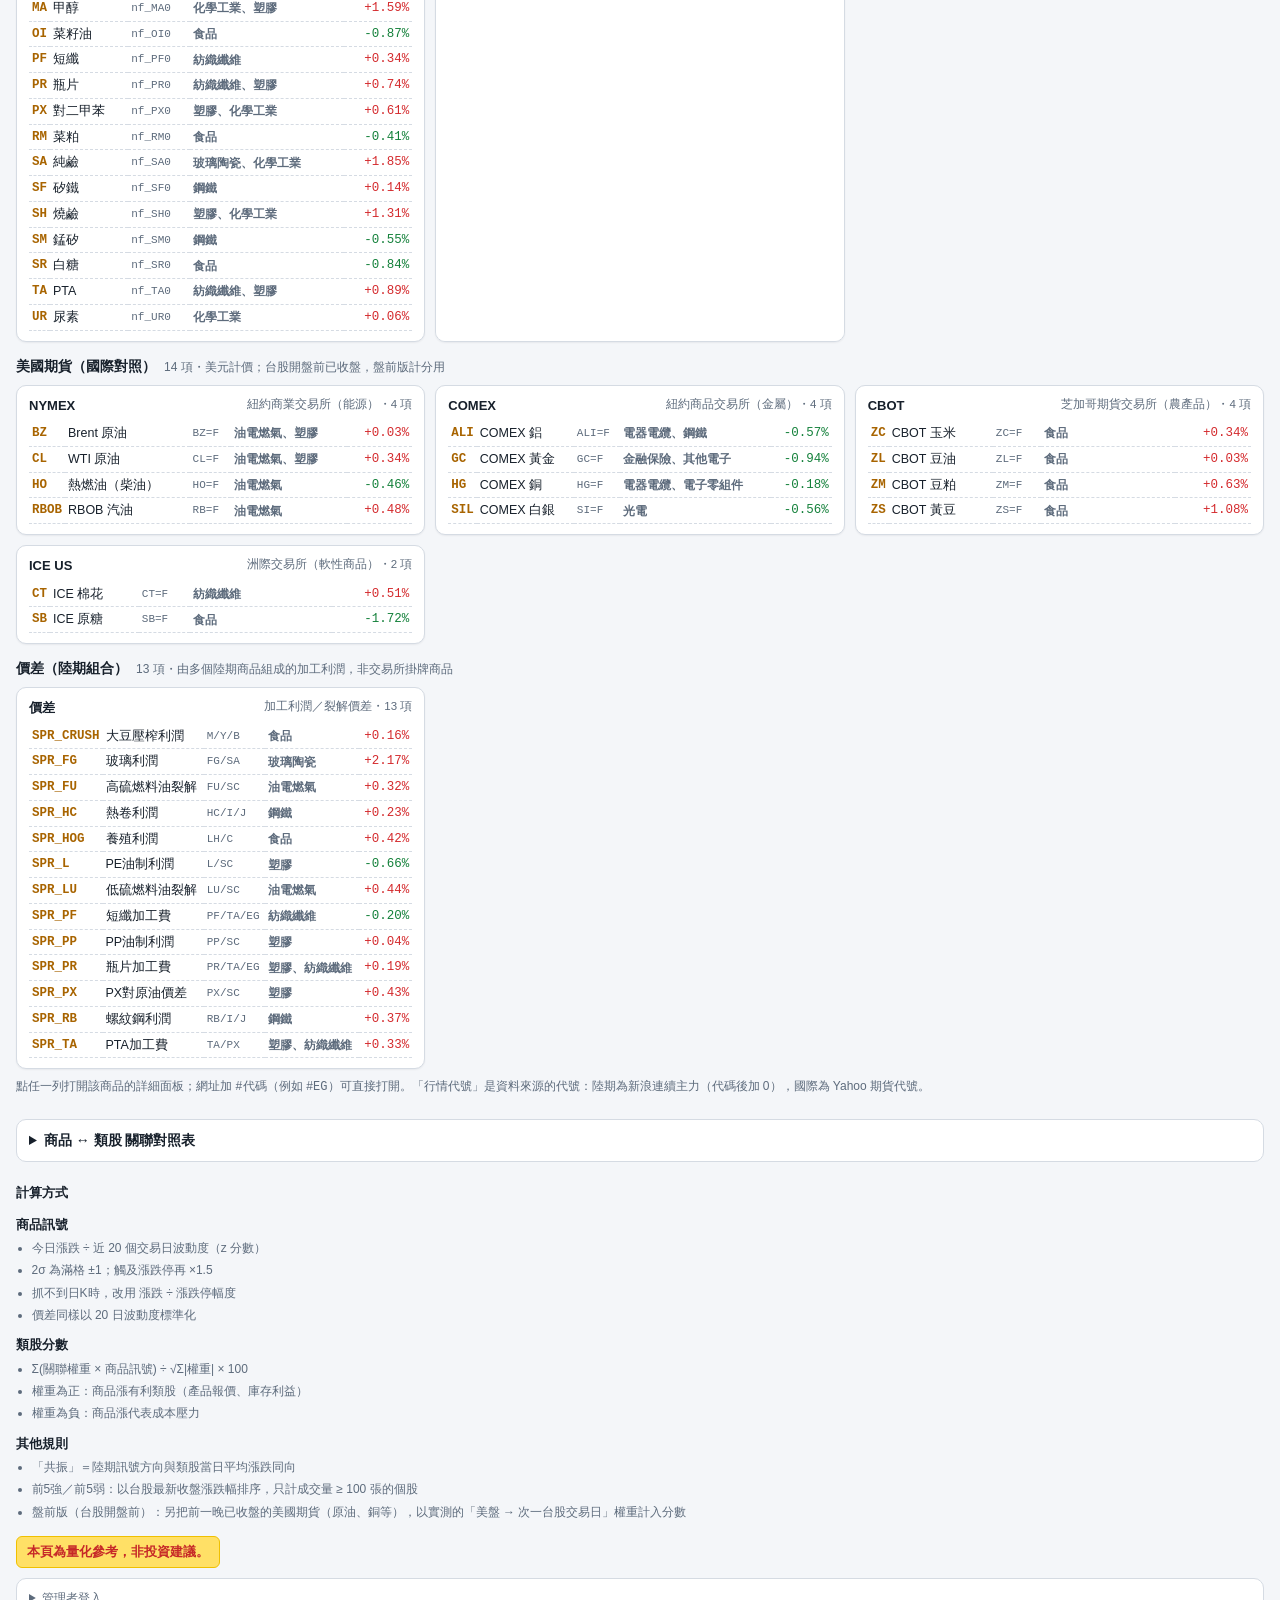
==== commit da0bc2e0: "採用新計分前加穩健性檢查（3 個訓練期切點都要過關）；手機版可加到主畫面（PWA、離線快取） Co-Authored-By: Claude Opus 5.5 <noreply@anthropic.co" ====
--- a/docs/index.html
+++ b/docs/index.html
@@ -5,6 +5,11 @@
 <meta name="viewport" content="width=device-width,initial-scale=1">
 <meta http-equiv="Content-Security-Policy" content="default-src 'self'; script-src 'self'; style-src 'self' 'unsafe-inline'; img-src 'self' data:; connect-src 'self' https://cn-tw-dashboard-trigger.maxwei6699.workers.dev; font-src 'self'; object-src 'none'; base-uri 'none'; form-action 'none'">
 <meta name="referrer" content="strict-origin-when-cross-origin">
+<link rel="manifest" href="manifest.webmanifest">
+<link rel="apple-touch-icon" href="icons/apple-180.png">
+<link rel="icon" type="image/png" href="icons/icon-192.png">
+<meta name="apple-mobile-web-app-capable" content="yes">
+<meta name="apple-mobile-web-app-title" content="陸期多空">
 <title>陸期×台股 產業多空儀表板</title>
 <script src="redirect.js"></script>
 <script src="theme.js"></script>
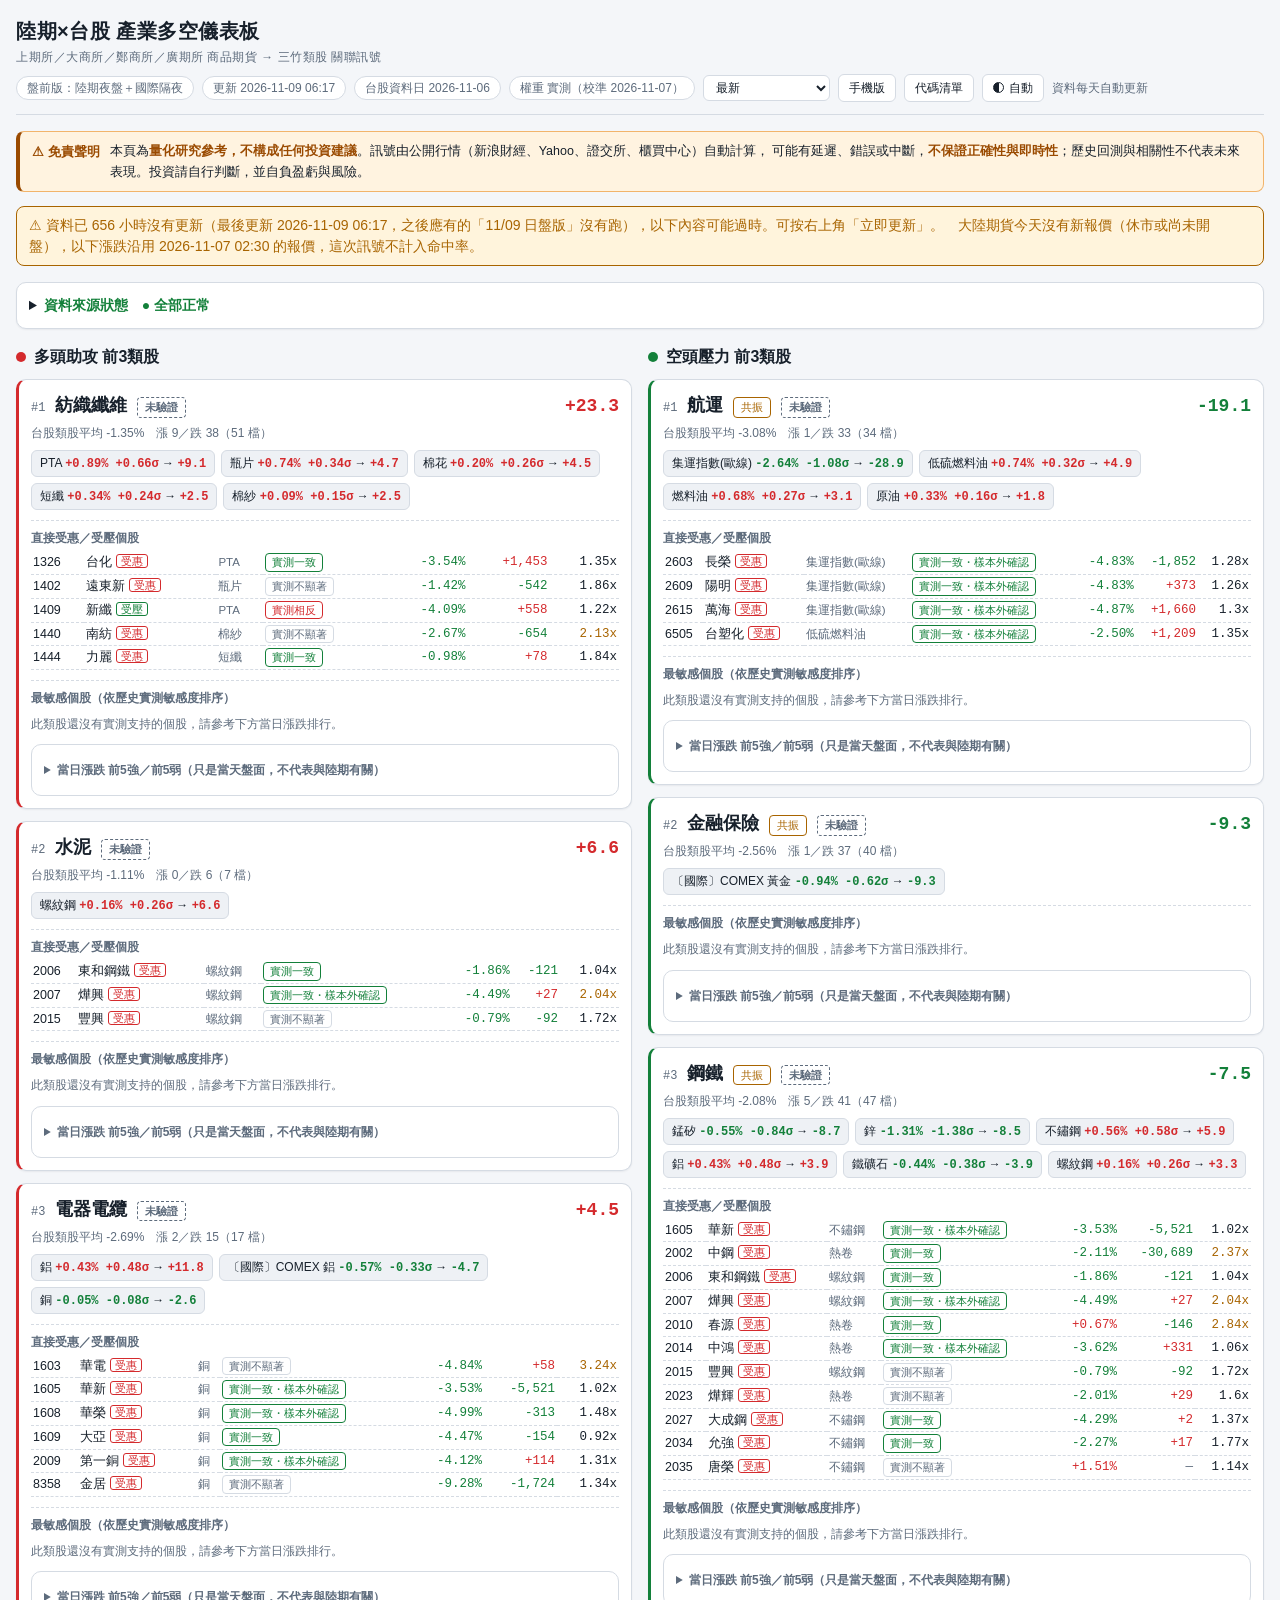
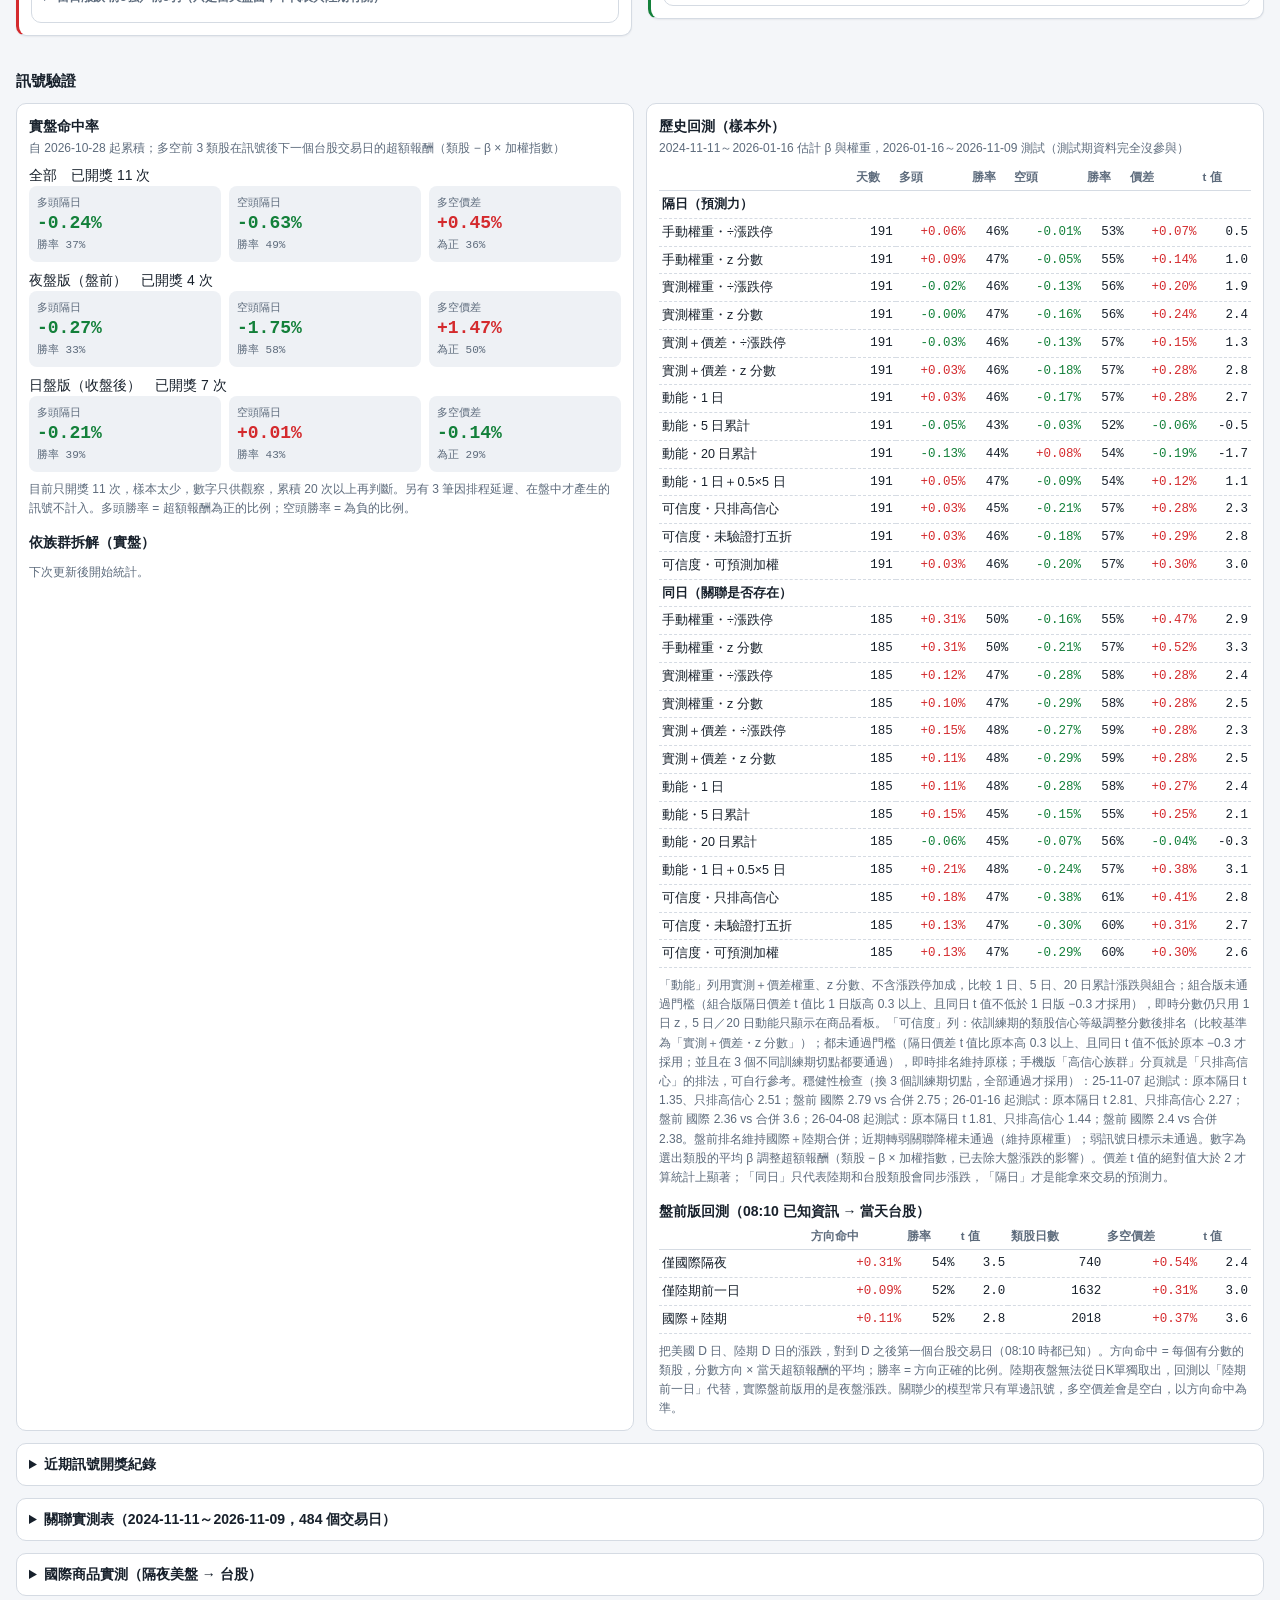
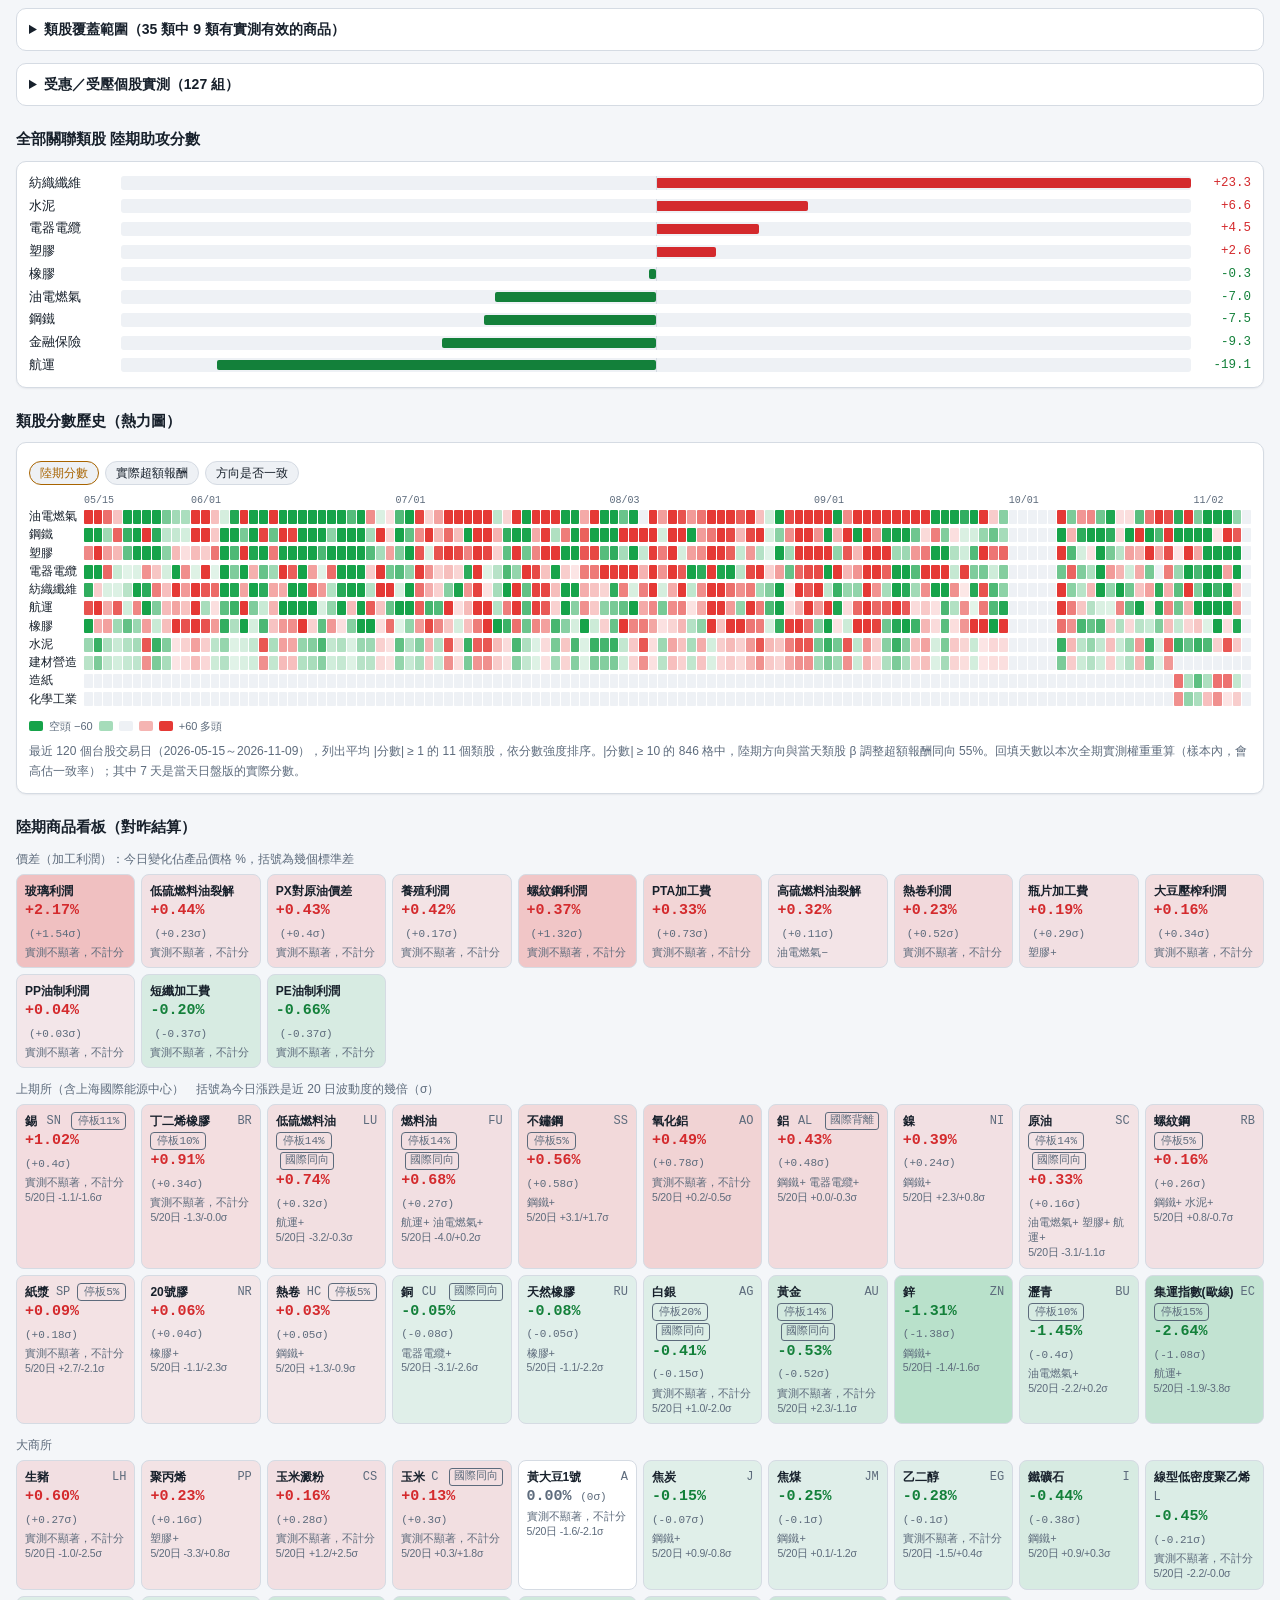
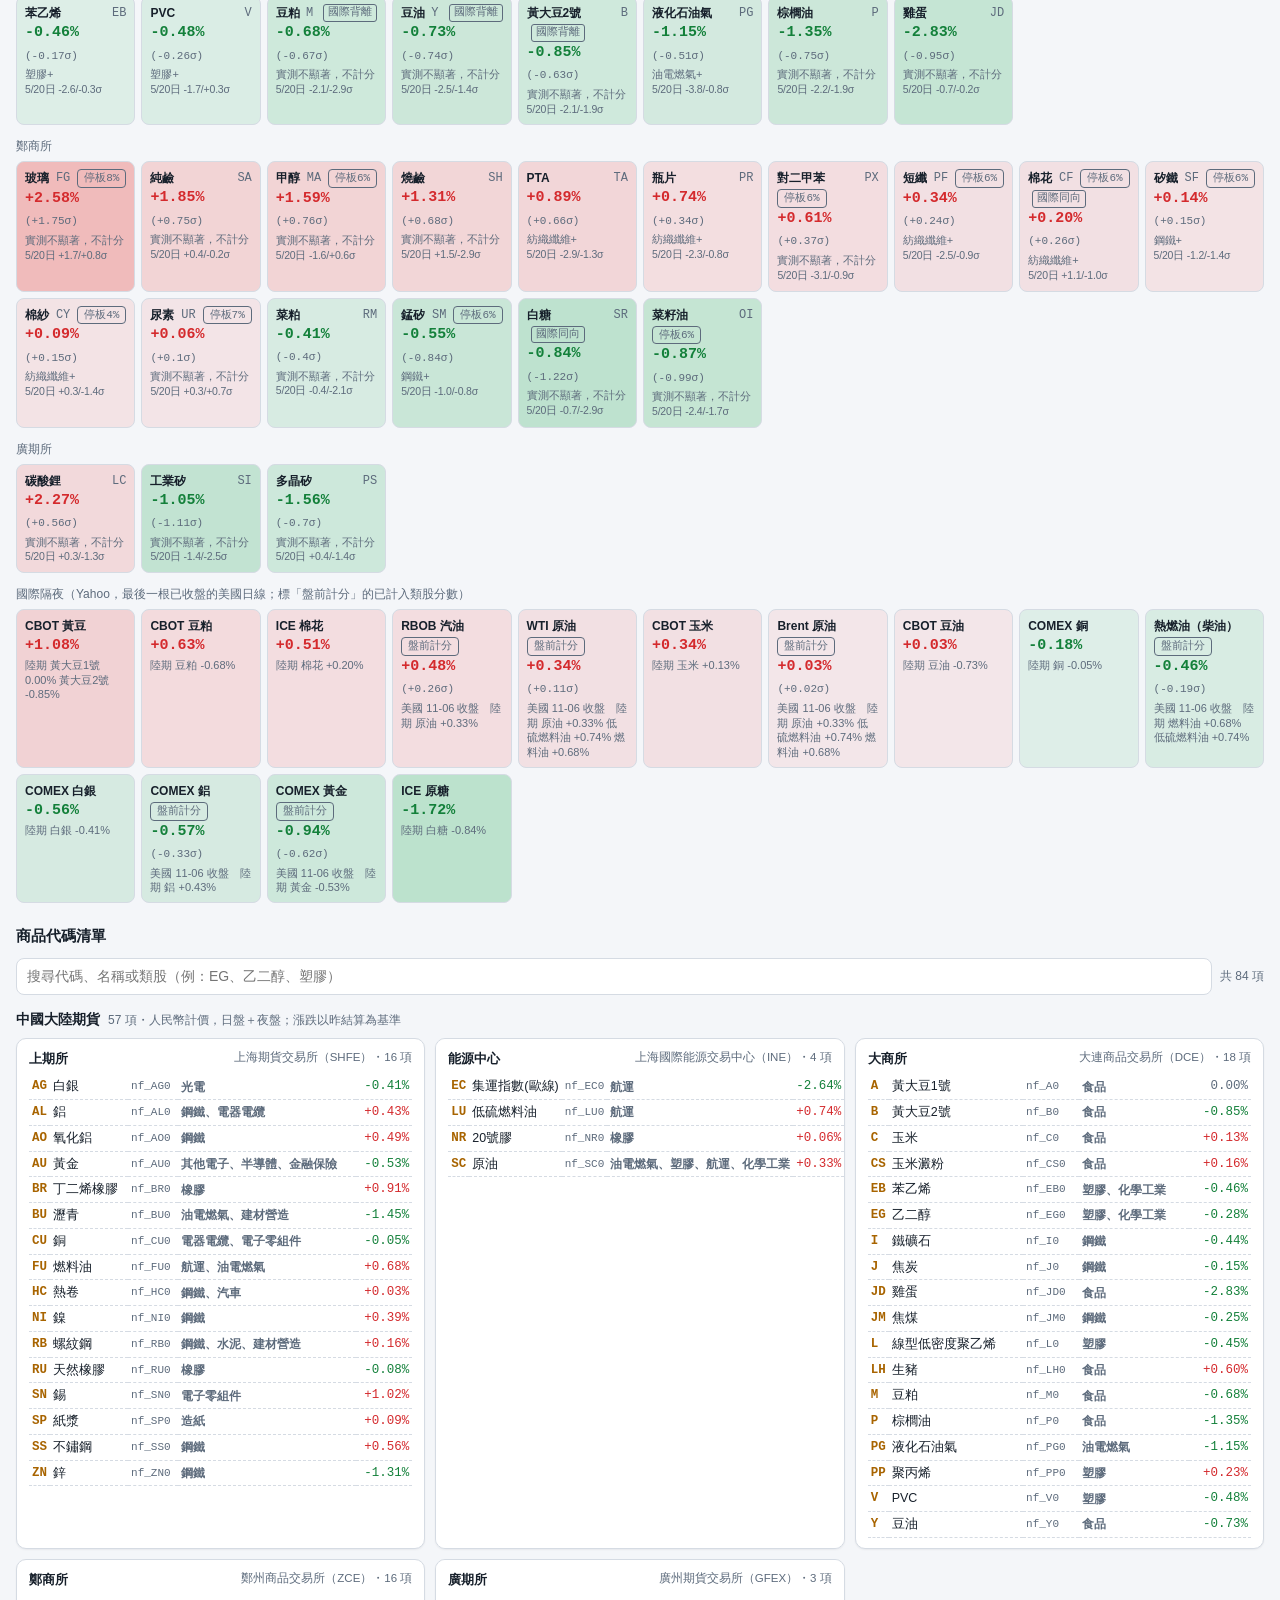
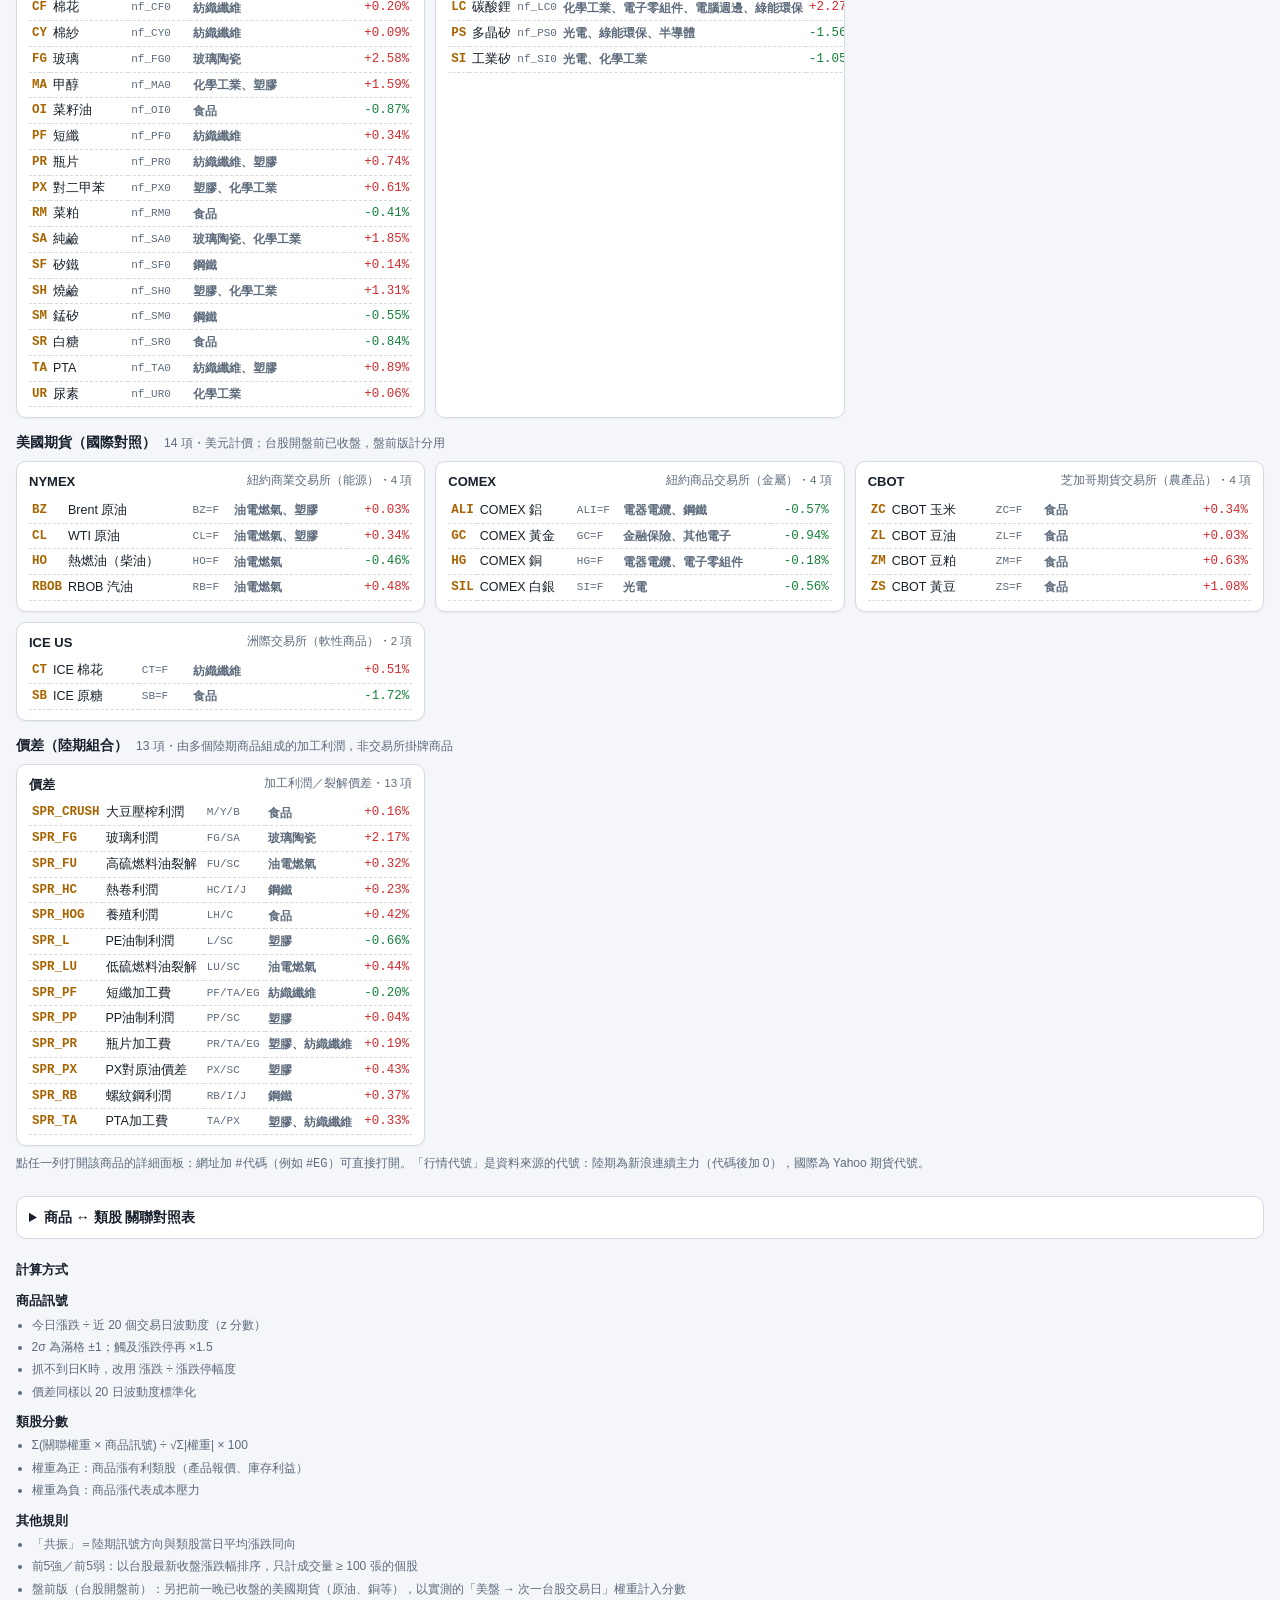
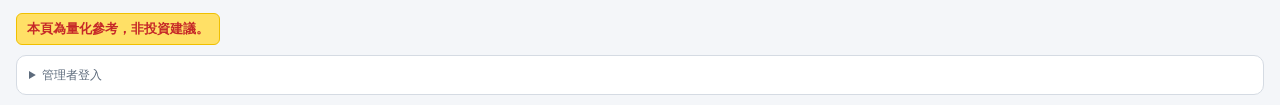
==== commit ea16ace8: "GH_TOKEN 到期提醒、近期轉弱關聯降權（穩健性過關才採用）、弱訊號日標示 Co-Authored-By: Claude Opus 5.5 <noreply@anthropic.com> Clau" ====
--- a/docs/index.html
+++ b/docs/index.html
@@ -212,6 +212,7 @@
 .disclaimer b{font-size:13px;white-space:nowrap}
 @media(max-width:480px){.disclaimer{flex-direction:column;gap:2px}}
 .disclaimer span{color:var(--fg)}
+.weak-note{background:var(--warn-bg);border:1px solid var(--warn-line);color:var(--warn);border-radius:8px;padding:8px 12px;margin:0 0 12px;font-size:12.5px;line-height:1.6}
 .disclaimer em{font-style:normal;color:var(--warn);font-weight:700}
 .hidden{display:none !important}
 .auto-note{font-size:12px;color:var(--muted);white-space:nowrap}
@@ -264,6 +265,7 @@
     </div>
   </section>
 
+  <div class="weak-note hidden" id="weak-note"></div>
   <p class="note hidden" id="pm-note" style="margin:0 0 10px;color:var(--lag)"></p>
   <div class="grid2">
     <div class="bull"><p class="col-h"><span class="dot"></span>多頭助攻 前3類股</p><div id="bull"></div></div>
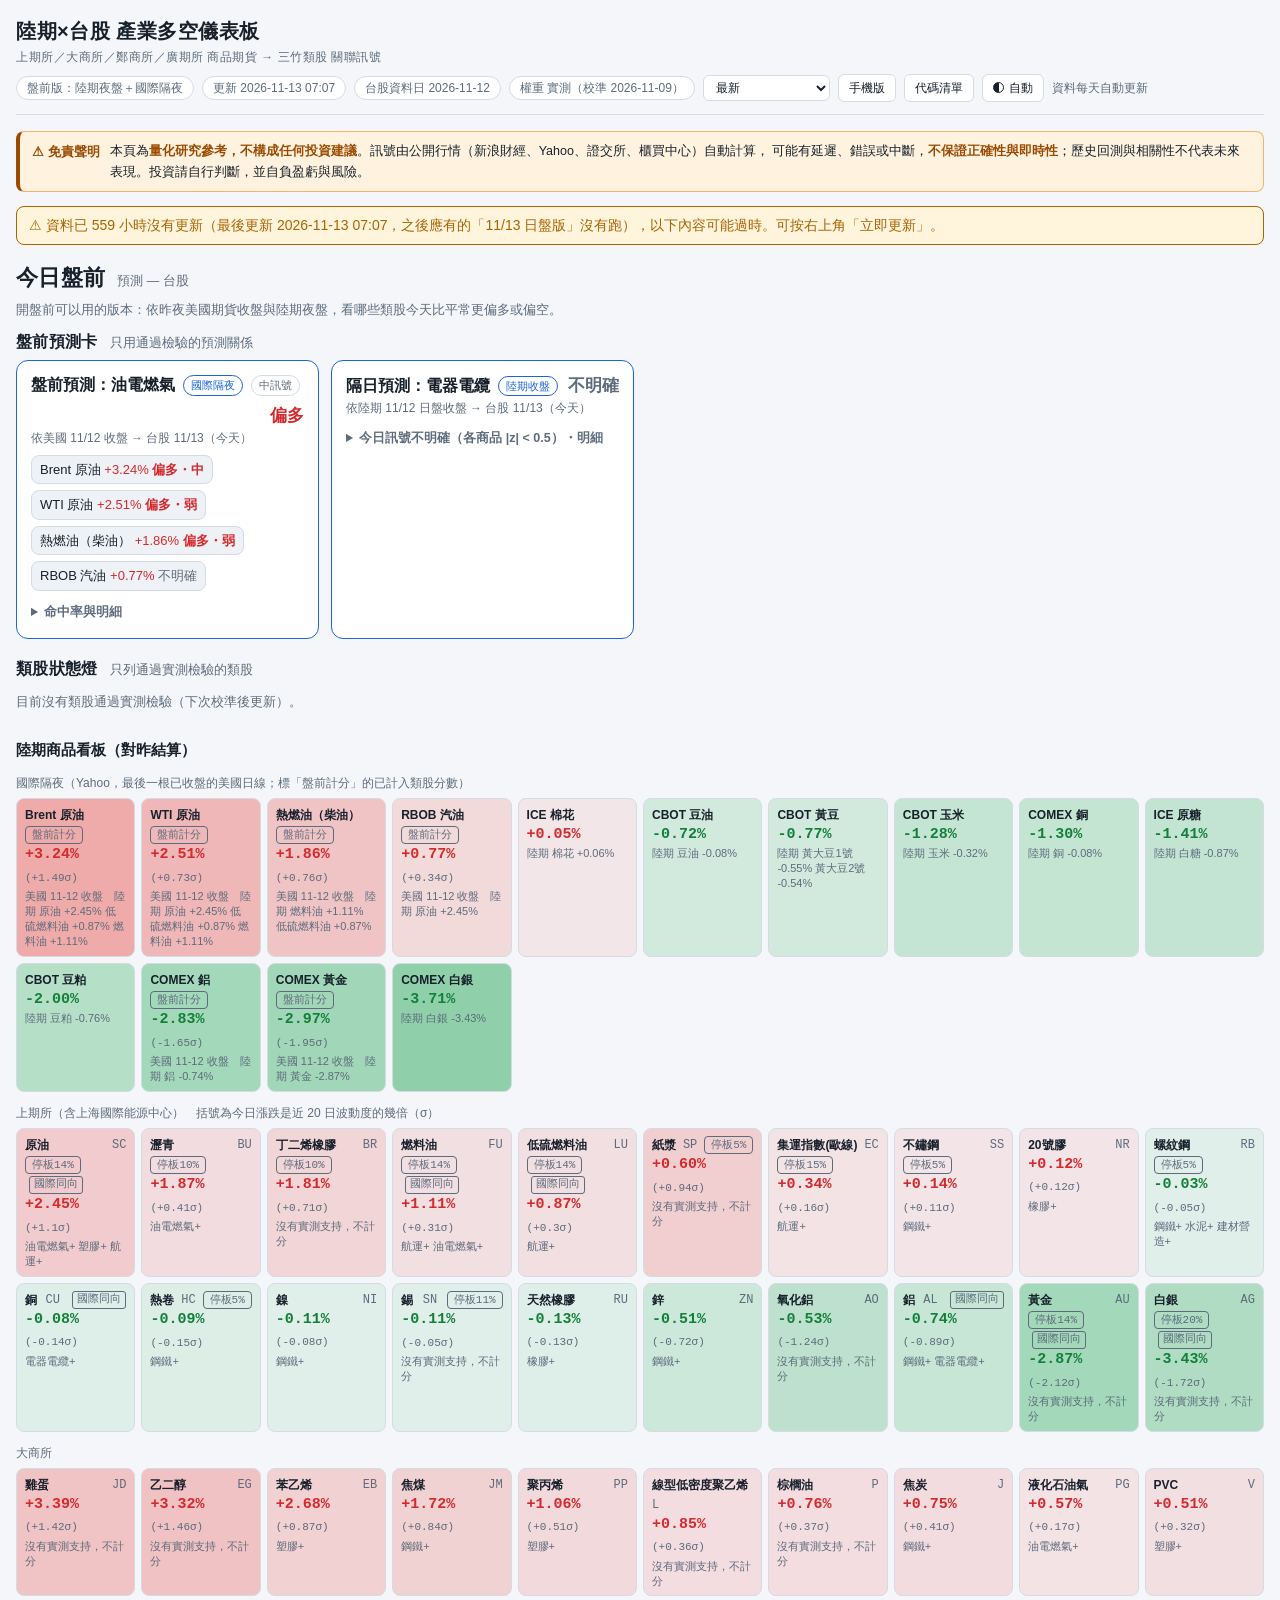
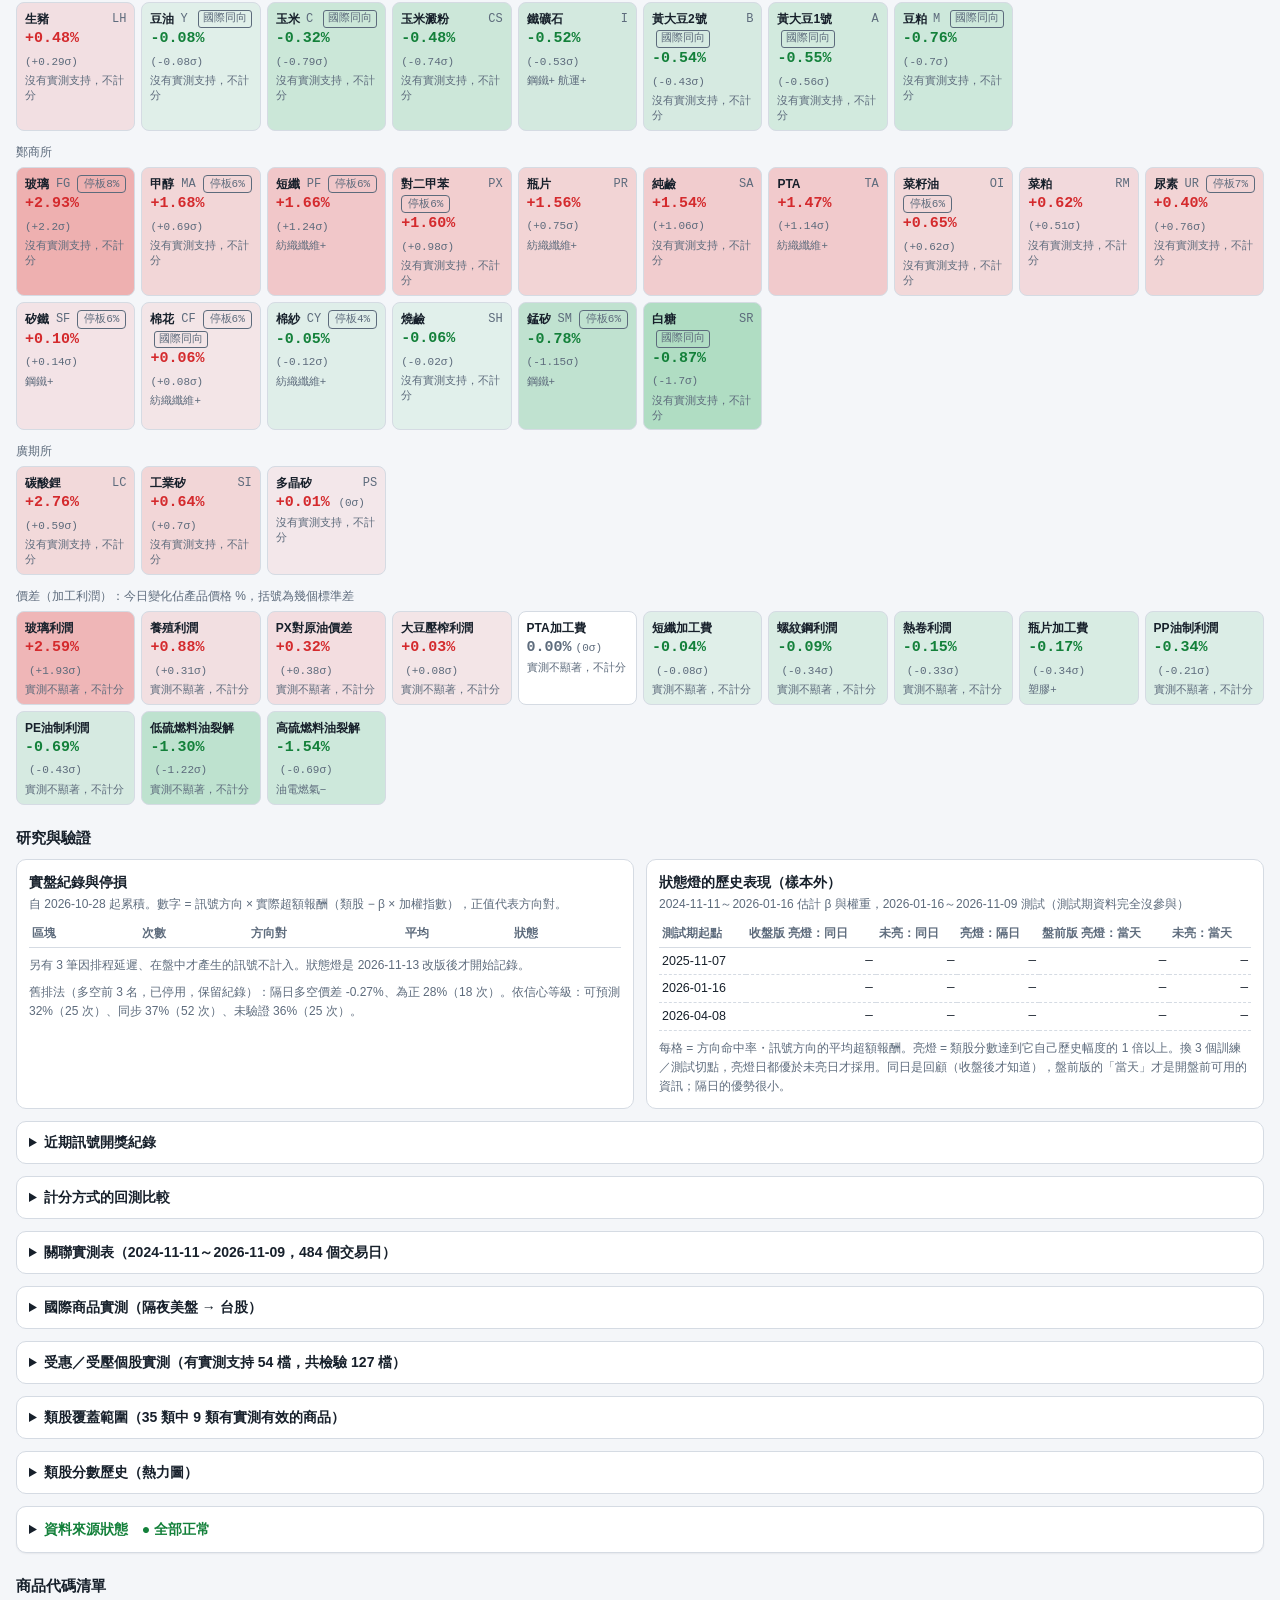
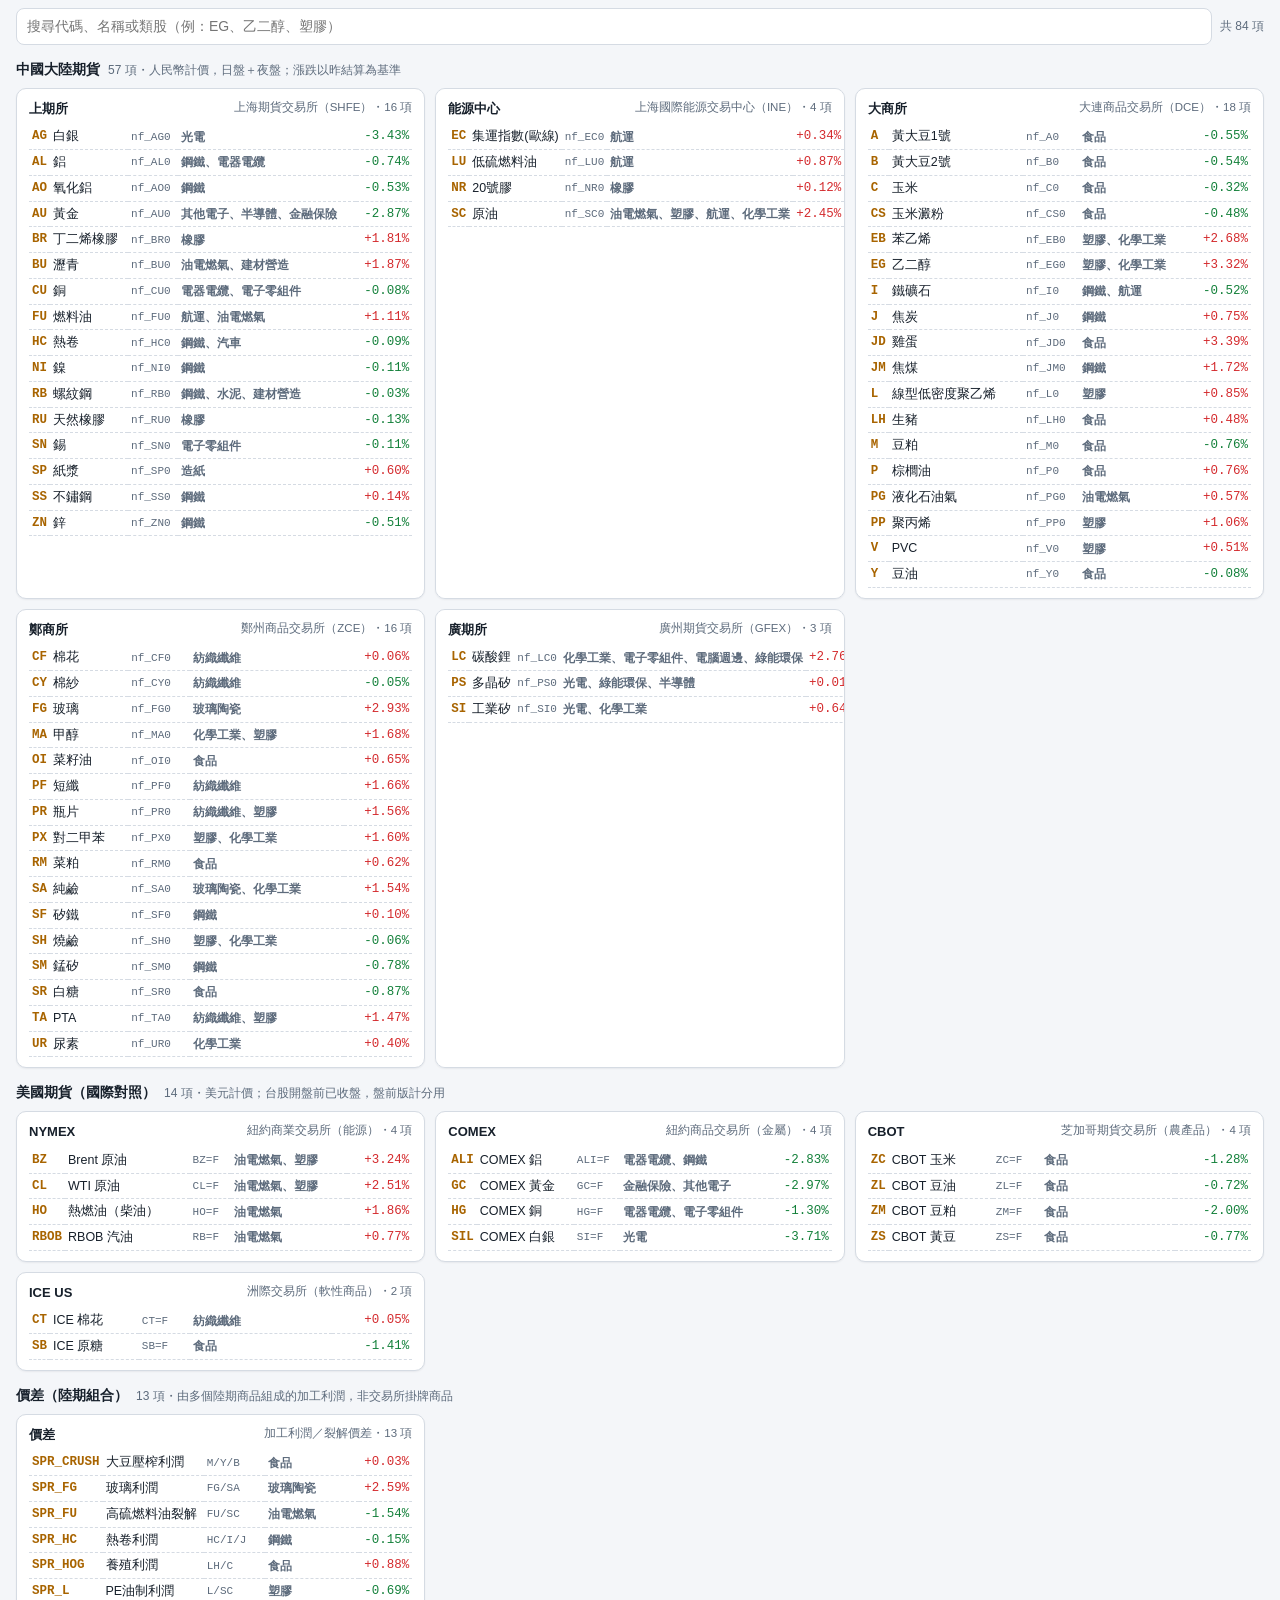
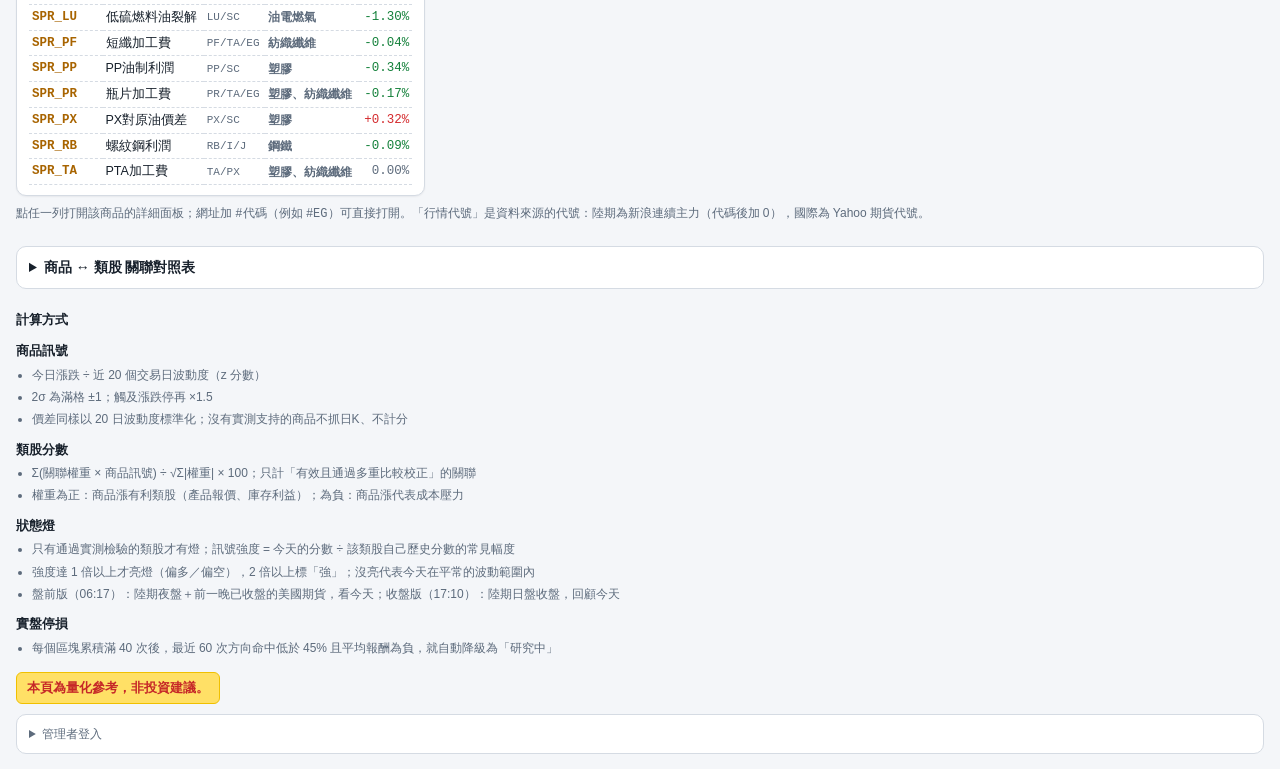
==== commit 6ed04905: "重新定位：只呈現有證據支持的資訊 減法 - 沒有實測支持的商品只留報價（不抓日K、不算價差、不抓國際行情），頁面收進「未驗證」 - 刪除 5／20 日動能、法人與量比、當日漲跌前 5 強弱、弱訊號日提" ====
--- a/docs/index.html
+++ b/docs/index.html
@@ -13,6 +13,7 @@
 <title>陸期×台股 產業多空儀表板</title>
 <script src="redirect.js"></script>
 <script src="theme.js"></script>
+<link rel="stylesheet" href="shared.css">
 <style>
 :root{
   color-scheme:dark;
@@ -221,6 +222,7 @@
 .admin-row{display:flex;flex-wrap:wrap;gap:6px;align-items:center;margin-top:8px}
 .admin-row input{background:var(--panel);color:var(--fg);border:1px solid var(--line);border-radius:6px;padding:5px 8px;font:inherit;min-width:0;flex:1 1 200px;max-width:320px}
 #tip{position:fixed;white-space:pre-line;pointer-events:none;background:var(--tip-bg);color:var(--fg);box-shadow:0 4px 14px rgba(0,0,0,.18);border:1px solid var(--line);padding:6px 9px;border-radius:6px;font-size:12px;max-width:260px;display:none;z-index:9}
+details.unver{margin-top:12px}details.unver>summary{cursor:pointer;color:var(--muted);font-size:13px;margin-bottom:8px}
 </style>
 </head>
 <body>
@@ -249,95 +251,86 @@
   <div class="demo" id="mkt-note" style="display:none"></div>
   <div class="demo" id="demo">⚠ 目前顯示的是離線示範資料，並非真實行情。GitHub Actions 首次執行後會自動換成實際數據。</div>
 
-  <section style="margin-top:0;margin-bottom:16px">
-    <details class="card" id="src-box" style="margin:0">
+  <section id="home" style="margin-top:0">
+    <div id="home-head"></div>
+    <div id="pred" class="hidden" style="margin-bottom:18px"></div>
+    <div id="lights"><div class="card empty">載入中…</div></div>
+  </section>
+
+  <section>
+    <h2>陸期商品看板（對昨結算）</h2>
+    <div id="board"></div>
+  </section>
+
+  <section id="verify">
+    <h2>研究與驗證</h2>
+    <div class="vgrid">
+      <div class="vcard">
+        <h3>實盤紀錄與停損</h3>
+        <p class="hint" id="tk-hint">—</p>
+        <div id="tk-kpis" style="overflow-x:auto"></div>
+        <p class="note" id="tk-note"></p>
+        <div id="tk-break"></div>
+      </div>
+      <div class="vcard">
+        <h3>狀態燈的歷史表現（樣本外）</h3>
+        <p class="hint" id="bt-hint">—</p>
+        <div style="overflow-x:auto"><table class="vt" id="bt-lights"></table></div>
+        <p class="note" id="bt-lights-note"></p>
+      </div>
+    </div>
+    <details style="margin-top:12px">
+      <summary>近期訊號開獎紀錄</summary>
+      <div style="overflow-x:auto;margin-top:8px"><table class="vt" id="tk-rows"></table></div>
+    </details>
+    <details style="margin-top:12px">
+      <summary>計分方式的回測比較</summary>
+      <div style="overflow-x:auto;margin-top:8px"><table class="vt" id="bt"></table></div>
+      <p class="note" id="bt-note"></p>
+      <h3 style="margin-top:14px">盤前版（開盤前已知資訊 → 當天台股）</h3>
+      <div style="overflow-x:auto"><table class="vt" id="bt-pre"></table></div>
+      <p class="note" id="bt-pre-note"></p>
+      <details style="margin-top:8px">
+        <summary>其他比較（標準化方式、是否含價差）</summary>
+        <div style="overflow-x:auto;margin-top:8px"><table class="vt" id="bt-more"></table></div>
+      </details>
+    </details>
+    <details style="margin-top:12px">
+      <summary id="cal-summary">關聯實測表</summary>
+      <p class="note" id="cal-note"></p>
+      <div class="filters" id="cal-filters"></div>
+      <div style="overflow-x:auto"><table class="vt" id="cal"></table></div>
+    </details>
+    <details style="margin-top:12px">
+      <summary id="intl-summary">國際商品實測（隔夜美盤 → 台股）</summary>
+      <p class="note" id="intl-note"></p>
+      <div style="overflow-x:auto"><table class="vt" id="intl"></table></div>
+    </details>
+    <details style="margin-top:12px">
+      <summary id="stk-summary">受惠／受壓個股實測</summary>
+      <p class="note" id="stk-note"></p>
+      <div class="filters"><button id="stk-toggle" type="button">顯示全部</button></div>
+      <div style="overflow-x:auto"><table class="vt" id="stk"></table></div>
+    </details>
+    <details style="margin-top:12px">
+      <summary id="cov-summary">類股覆蓋範圍（哪些類股有陸期／國際商品可對應）</summary>
+      <p class="note" id="cov-note"></p>
+      <div style="overflow-x:auto"><table class="vt cov" id="cov"></table></div>
+    </details>
+    <details style="margin-top:12px">
+      <summary>類股分數歷史（熱力圖）</summary>
+      <div class="card" style="margin-top:8px">
+        <div class="filters" id="heat-mode"></div>
+        <div class="heat-wrap"><div class="heat" id="heat"></div></div>
+        <div class="legend" id="heat-legend"></div>
+        <p class="note" id="heat-note"></p>
+      </div>
+    </details>
+    <details class="card" id="src-box" style="margin:12px 0 0">
       <summary><span id="src-summary">資料來源狀態</span></summary>
       <div class="src-head" id="src-head"></div>
       <ul class="src-list" id="src-list"></ul>
     </details>
-  </section>
-
-  <section id="focus" class="hidden">
-    <h2>高信心族群</h2>
-    <div class="grid2">
-      <div><p class="col-h">預測卡（只用已驗證的預測關係）</p><div id="pred"></div></div>
-      <div><p class="col-h">有實測支持的類股</p><div class="card" id="conf" style="overflow-x:auto"></div></div>
-    </div>
-  </section>
-
-  <div class="weak-note hidden" id="weak-note"></div>
-  <p class="note hidden" id="pm-note" style="margin:0 0 10px;color:var(--lag)"></p>
-  <div class="grid2">
-    <div class="bull"><p class="col-h"><span class="dot"></span>多頭助攻 前3類股</p><div id="bull"></div></div>
-    <div class="bear"><p class="col-h"><span class="dot"></span>空頭壓力 前3類股</p><div id="bear"></div></div>
-  </div>
-
-  <section id="verify">
-    <h2>訊號驗證</h2>
-    <div class="vgrid">
-      <div class="vcard">
-        <h3>實盤命中率</h3>
-        <p class="hint" id="tk-hint">多空前 3 類股在訊號後下一個台股交易日的表現（β 調整超額報酬）</p>
-        <div id="tk-kpis"></div>
-        <p class="note" id="tk-note"></p>
-        <h3 style="margin-top:14px">依族群拆解（實盤）</h3>
-        <div id="tk-break" style="overflow-x:auto"></div>
-      </div>
-      <div class="vcard">
-        <h3>歷史回測（樣本外）</h3>
-        <p class="hint" id="bt-hint">—</p>
-        <div style="overflow-x:auto"><table class="vt" id="bt"></table></div>
-        <p class="note" id="bt-note"></p>
-        <h3 style="margin-top:14px">盤前版回測（08:10 已知資訊 → 當天台股）</h3>
-        <div style="overflow-x:auto"><table class="vt" id="bt-pre"></table></div>
-        <p class="note" id="bt-pre-note"></p>
-      </div>
-    </div>
-    <details style="margin-top:12px">
-      <summary>近期訊號開獎紀錄</summary>
-      <div style="overflow-x:auto;margin-top:8px"><table class="vt" id="tk-rows"></table></div>
-    </details>
-    <details style="margin-top:12px">
-      <summary id="cal-summary">關聯實測表（手動權重 vs 歷史資料）</summary>
-      <p class="note" id="cal-note"></p>
-      <div class="filters" id="cal-filters"></div>
-      <div style="overflow-x:auto"><table class="vt" id="cal"></table></div>
-    </details>
-    <details style="margin-top:12px">
-      <summary id="intl-summary">國際商品實測（隔夜美盤 → 台股）</summary>
-      <p class="note" id="intl-note"></p>
-      <div style="overflow-x:auto"><table class="vt" id="intl"></table></div>
-    </details>
-    <details style="margin-top:12px">
-      <summary id="cov-summary">類股覆蓋範圍（哪些類股有陸期／國際商品可對應）</summary>
-      <p class="note" id="cov-note"></p>
-      <div style="overflow-x:auto"><table class="vt cov" id="cov"></table></div>
-    </details>
-    <details style="margin-top:12px">
-      <summary id="stk-summary">受惠／受壓個股實測</summary>
-      <p class="note" id="stk-note"></p>
-      <div style="overflow-x:auto"><table class="vt" id="stk"></table></div>
-    </details>
-  </section>
-
-  <section>
-    <h2>全部關聯類股 陸期助攻分數</h2>
-    <div class="card"><div class="bars" id="bars"></div></div>
-  </section>
-
-  <section>
-    <h2>類股分數歷史（熱力圖）</h2>
-    <div class="card">
-      <div class="filters" id="heat-mode"></div>
-      <div class="heat-wrap"><div class="heat" id="heat"></div></div>
-      <div class="legend" id="heat-legend"></div>
-      <p class="note" id="heat-note"></p>
-    </div>
-  </section>
-
-  <section>
-    <h2>陸期商品看板（對昨結算）</h2>
-    <div id="board"></div>
   </section>
 
   <section id="codes">
@@ -364,20 +357,22 @@
       <ul>
         <li>今日漲跌 ÷ 近 20 個交易日波動度（z 分數）</li>
         <li>2σ 為滿格 ±1；觸及漲跌停再 ×1.5</li>
-        <li>抓不到日K時，改用 漲跌 ÷ 漲跌停幅度</li>
-        <li>價差同樣以 20 日波動度標準化</li>
+        <li>價差同樣以 20 日波動度標準化；沒有實測支持的商品不抓日K、不計分</li>
       </ul>
       <h4>類股分數</h4>
       <ul>
-        <li>Σ(關聯權重 × 商品訊號) ÷ √Σ|權重| × 100</li>
-        <li>權重為正：商品漲有利類股（產品報價、庫存利益）</li>
-        <li>權重為負：商品漲代表成本壓力</li>
+        <li>Σ(關聯權重 × 商品訊號) ÷ √Σ|權重| × 100；只計「有效且通過多重比較校正」的關聯</li>
+        <li>權重為正：商品漲有利類股（產品報價、庫存利益）；為負：商品漲代表成本壓力</li>
       </ul>
-      <h4>其他規則</h4>
+      <h4>狀態燈</h4>
       <ul>
-        <li>「共振」＝陸期訊號方向與類股當日平均漲跌同向</li>
-        <li>前5強／前5弱：以台股最新收盤漲跌幅排序，只計成交量 ≥ <span id="minlots">100</span> 張的個股</li>
-        <li>盤前版（台股開盤前）：另把前一晚已收盤的美國期貨（原油、銅等），以實測的「美盤 → 次一台股交易日」權重計入分數</li>
+        <li>只有通過實測檢驗的類股才有燈；訊號強度 = 今天的分數 ÷ 該類股自己歷史分數的常見幅度</li>
+        <li>強度達 1 倍以上才亮燈（偏多／偏空），2 倍以上標「強」；沒亮代表今天在平常的波動範圍內</li>
+        <li>盤前版（06:17）：陸期夜盤＋前一晚已收盤的美國期貨，看今天；收盤版（17:10）：陸期日盤收盤，回顧今天</li>
+      </ul>
+      <h4>實盤停損</h4>
+      <ul>
+        <li>每個區塊累積滿 40 次後，最近 60 次方向命中低於 45% 且平均報酬為負，就自動降級為「研究中」</li>
       </ul>
       <p class="calc-end">本頁為量化參考，非投資建議。</p>
     </div>
@@ -400,6 +395,7 @@
 </div>
 
 <script src="config.js"></script>
+<script src="shared.js"></script>
 <script src="app.js"></script>
 </body>
 </html>
--- a/docs/shared.css
+++ b/docs/shared.css
@@ -0,0 +1,66 @@
+/* 電腦版與手機版共用的元件樣式（狀態燈、預測卡、實盤停損提示）。顏色變數由各頁面定義。 */
+.u-head{display:flex;flex-wrap:wrap;align-items:baseline;gap:6px 12px;margin:0 0 6px}
+.u-head h2{margin:0;font-size:16px;font-weight:700;letter-spacing:.3px;border:0;padding:0}
+.u-head.u-top h2{font-size:22px;font-weight:800}
+.u-head .u-when{color:var(--muted);font-size:12.5px}
+.u-lead{color:var(--muted);font-size:12.5px;line-height:1.6;margin:0 0 10px}
+.u-lead b{color:var(--fg);font-weight:600}
+
+.u-gate{font-size:12.5px;line-height:1.55;border-radius:8px;padding:7px 10px;margin:0 0 10px;border:1px solid var(--line);color:var(--muted);background:var(--panel2)}
+.u-gate.demoted{background:var(--warn-bg);border-color:var(--warn-line);color:var(--warn)}
+.u-gate b{color:var(--fg)}
+.u-gate.demoted b{color:var(--warn)}
+
+.u-grid{display:grid;grid-template-columns:repeat(auto-fill,minmax(290px,1fr));gap:12px}
+.u-light{background:var(--panel);border:1px solid var(--line);border-left:4px solid var(--line);border-radius:12px;padding:12px 14px;min-width:0}
+.u-light.s-up{border-left-color:var(--up)}
+.u-light.s-dn{border-left-color:var(--dn)}
+.u-light.dim{opacity:.72}
+.u-lh{display:flex;align-items:center;gap:6px 8px;flex-wrap:wrap}
+.u-name{font-size:16px;font-weight:700}
+.u-state{font-size:12.5px;font-weight:700;border-radius:999px;padding:2px 10px;border:1px solid var(--line);color:var(--muted);white-space:nowrap}
+.u-state.up{color:#fff;background:var(--up);border-color:var(--up)}
+.u-state.dn{color:#fff;background:var(--dn);border-color:var(--dn)}
+.u-pill{font-size:11px;border:1px solid var(--line);border-radius:999px;padding:1px 7px;color:var(--muted);white-space:nowrap}
+.u-pill.a{color:var(--lag);border-color:var(--lag)}
+.u-pill.strong{color:var(--accent);border-color:var(--accent);font-weight:700}
+.u-pill.warn{color:var(--warn);border-color:var(--warn-line)}
+.u-pill.ok{color:var(--dn);border-color:var(--dn)}
+.u-pill.no{color:var(--muted);border-style:dashed}
+.u-score{margin-left:auto;font-family:var(--mono);font-size:15px;font-weight:700}
+
+.u-meter{position:relative;height:10px;border-radius:5px;background:var(--panel2);margin:10px 0 4px;overflow:hidden}
+.u-meter i{position:absolute;top:0;bottom:0;border-radius:5px}
+.u-meter .mid{left:50%;width:1px;background:var(--muted);opacity:.6;border-radius:0}
+.u-meter .th{width:1px;background:var(--muted);opacity:.35;border-radius:0}
+.u-sub{font-size:12px;color:var(--muted);line-height:1.5}
+.u-actual{font-size:13px;margin-top:6px;line-height:1.5}
+.u-drv{display:flex;flex-wrap:wrap;gap:6px;margin-top:8px}
+.u-chip{border:1px solid var(--line);background:var(--panel2);border-radius:8px;padding:3px 8px;font-size:12.5px;cursor:pointer;color:var(--fg);font-family:inherit}
+.u-chip small{color:var(--muted);font-size:11px;margin-left:4px}
+.u-ev{font-size:12px;color:var(--muted);line-height:1.55;margin-top:8px;padding-top:8px;border-top:1px dashed var(--line)}
+.u-ev b{color:var(--fg);font-weight:600}
+.u-more{margin-top:8px;border:0;background:none;padding:0;border-radius:0}
+.u-more>summary{cursor:pointer;font-size:12.5px;color:var(--muted);padding:4px 0}
+.u-row{display:flex;gap:10px;align-items:flex-start;padding:7px 0;border-bottom:1px dashed var(--line);font-size:13px}
+.u-row:last-child{border-bottom:0}
+.u-row .l{flex:1;min-width:0}
+.u-row .t{font-weight:600;line-height:1.4;overflow-wrap:anywhere}
+.u-row .t span{color:var(--muted);font-weight:400;font-size:12px;margin-left:5px}
+.u-row .s{font-size:12px;color:var(--muted);line-height:1.5;overflow-wrap:anywhere}
+.u-row .r{text-align:right;font-family:var(--mono);font-weight:700;white-space:nowrap}
+.u-row .r small{display:block;font-family:inherit;font-weight:400;color:var(--muted);font-size:11px}
+.u-tags{display:flex;flex-wrap:wrap;gap:4px;margin-top:3px}
+.u-empty{color:var(--muted);font-size:12.5px;padding:6px 0}
+
+.u-pred{background:var(--panel);border:1px solid var(--lag);border-radius:12px;padding:12px 14px;min-width:0}
+.u-pred.dim{opacity:.72;border-color:var(--line)}
+.u-pred .u-dir{margin-left:auto;font-size:17px;font-weight:800}
+.u-items{display:flex;flex-wrap:wrap;gap:6px;margin:8px 0 2px}
+.u-item{border:1px solid var(--line);background:var(--panel2);border-radius:8px;padding:4px 8px;font-size:13px}
+.u-item.obs{opacity:.75;border-style:dashed}
+.u-note{color:var(--muted);font-size:12px;line-height:1.55;margin:6px 0 0}
+.up{color:var(--up)}.dn{color:var(--dn)}.flat{color:var(--muted)}
+.u-others{margin-top:12px;border:0;background:none;padding:0}
+.u-pred .u-gate,.u-light .u-gate{margin:8px 0 0}
+.u-others>summary{cursor:pointer;color:var(--muted);font-size:13px}
